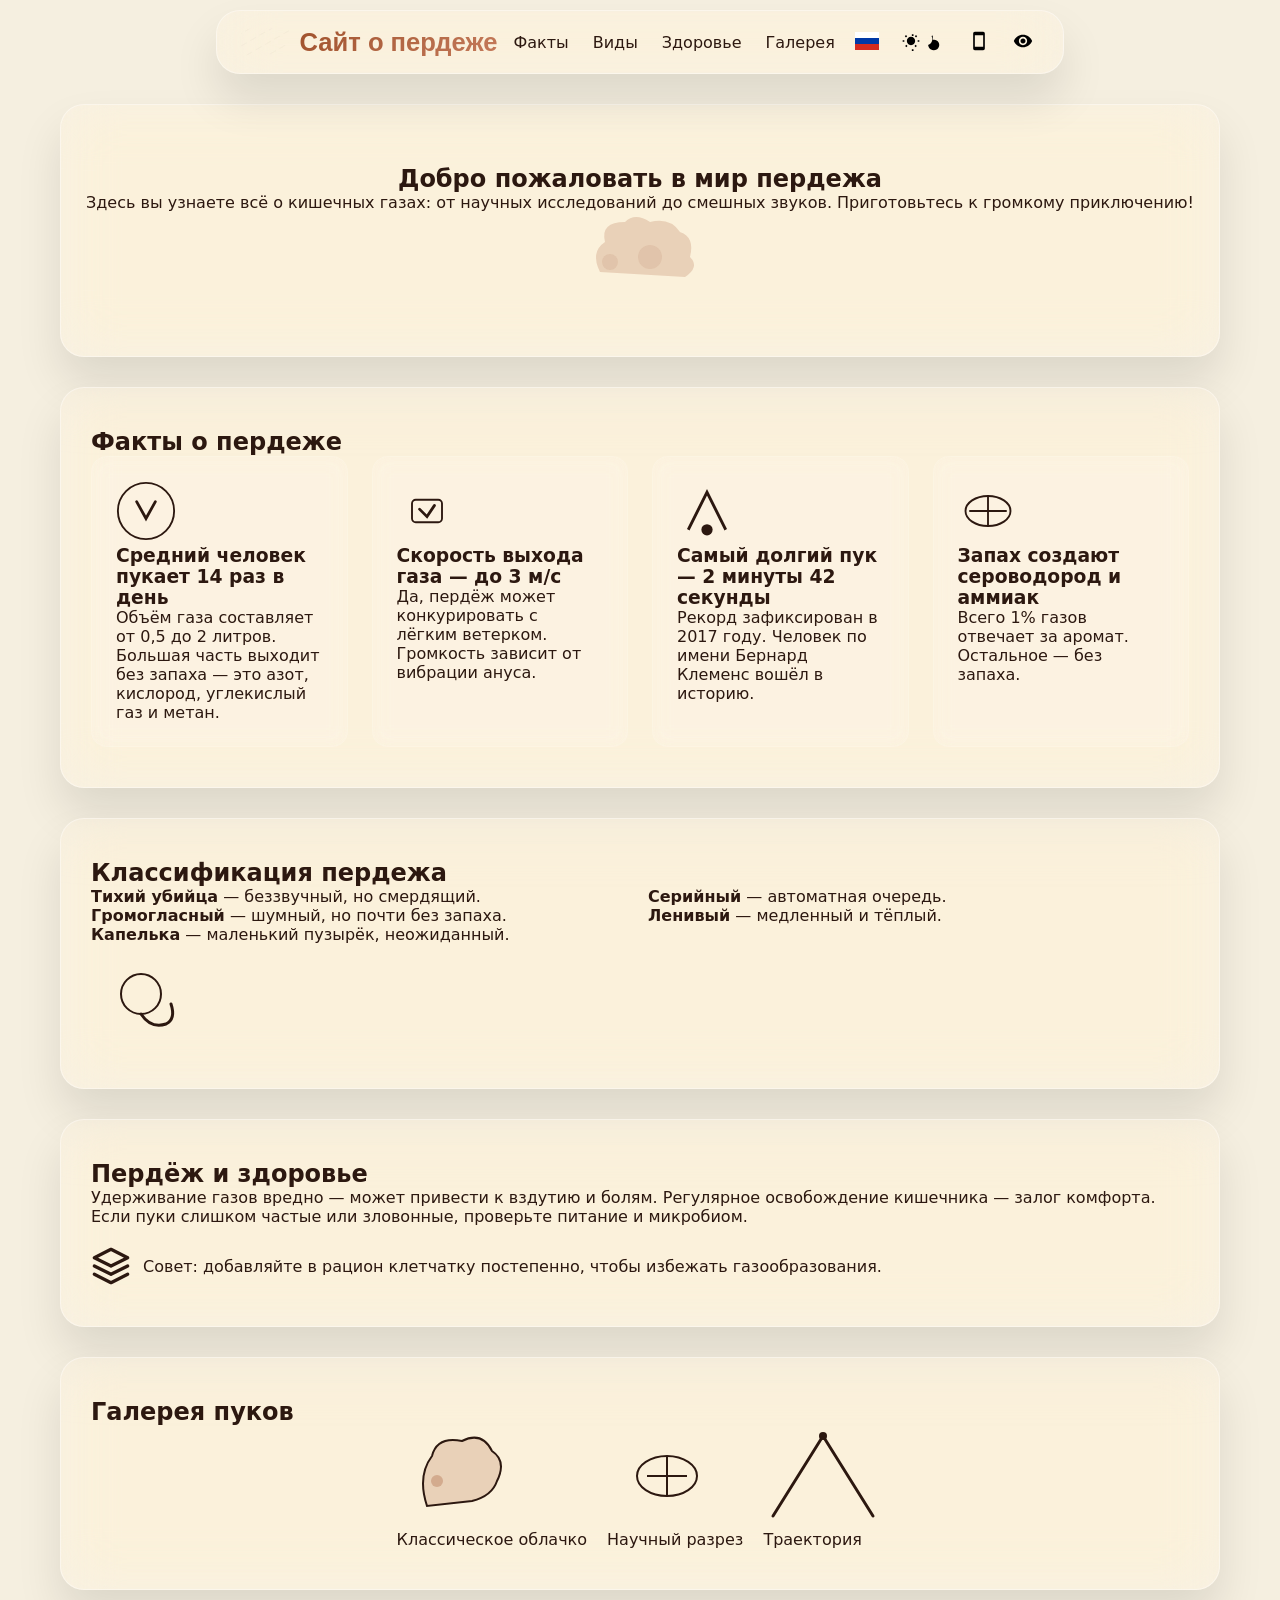
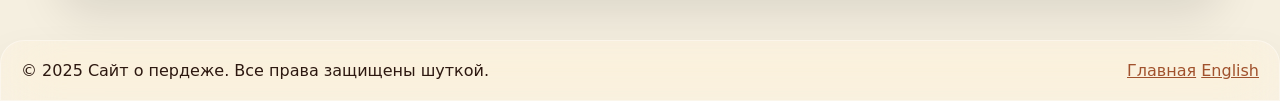
==== index.html @ d8bccfdd "Коммит" ====
<!DOCTYPE html>
<html lang="ru" class="system" itemscope itemtype="https://schema.org/WebPage">
<head>
    <meta charset="UTF-8">
    <meta name="viewport" content="width=device-width, initial-scale=1.0, viewport-fit=cover">
    <meta name="color-scheme" content="light dark">
    <meta http-equiv="X-UA-Compatible" content="ie=edge">
    <title>Сайт о пердеже 🍑💨 — Всё о пуках, факты, звуки, здоровье</title>
    <meta name="description" content="Уникальный сайт о пердеже: научные факты, типы пуков, история, влияние на здоровье и забавные звуки. Заходи и узнай всё о естественном процессе!">
    <meta name="keywords" content="пердёж, пуки, звуки пердежа, факты о пердеже, здоровье, метеоризм, кишечные газы, смешные пуки, фарт, пердёжный сайт">
    <meta name="author" content="FartSite">
    <meta name="robots" content="index, follow">
    <meta name="theme-color" content="#a0522d">
    <meta name="apple-mobile-web-app-capable" content="yes">
    <meta name="apple-mobile-web-app-status-bar-style" content="black-translucent">
    <meta name="apple-mobile-web-app-title" content="Пердёж">
    <link rel="canonical" href="https://fartsite.github.io/">
    <link rel="alternate" hreflang="ru" href="https://fartsite.github.io/">
    <link rel="alternate" hreflang="en" href="https://fartsite.github.io/en/">
    <link rel="alternate" hreflang="x-default" href="https://fartsite.github.io/">

    <!-- Open Graph -->
    <meta property="og:type" content="website">
    <meta property="og:site_name" content="Сайт о пердеже">
    <meta property="og:title" content="Сайт о пердеже — Все секреты пуков">
    <meta property="og:description" content="Узнай всё о пердеже: наука, звуки, факты и приколы. Заходи, будет громко!">
    <meta property="og:url" content="https://fartsite.github.io/">
    <meta property="og:image" content="https://fartsite.github.io/assets/favicon/og-image.png">
    <meta property="og:image:width" content="1200">
    <meta property="og:image:height" content="630">
    <meta property="og:locale" content="ru_RU">
    <meta property="og:locale:alternate" content="en_US">

    <!-- Twitter Card -->
    <meta name="twitter:card" content="summary_large_image">
    <meta name="twitter:site" content="@fartsite">
    <meta name="twitter:title" content="Сайт о пердеже">
    <meta name="twitter:description" content="Всё, что вы хотели знать о пуках, но стеснялись спросить.">
    <meta name="twitter:image" content="https://fartsite.github.io/assets/favicon/og-image.png">

    <!-- VK -->
    <meta property="vk:image" content="https://fartsite.github.io/assets/favicon/vk-share.png">
    <meta property="vk:title" content="Сайт о пердеже">
    <meta property="vk:description" content="Пуки — это серьёзно! Научный подход.">

    <!-- 57 FAVICONS, мать их -->
    <link rel="icon" type="image/png" sizes="36x36" href="assets/favicon/android-chrome-36x36.png">
    <link rel="icon" type="image/png" sizes="48x48" href="assets/favicon/android-chrome-48x48.png">
    <link rel="icon" type="image/png" sizes="72x72" href="assets/favicon/android-chrome-72x72.png">
    <link rel="icon" type="image/png" sizes="96x96" href="assets/favicon/android-chrome-96x96.png">
    <link rel="icon" type="image/png" sizes="144x144" href="assets/favicon/android-chrome-144x144.png">
    <link rel="icon" type="image/png" sizes="168x168" href="assets/favicon/android-chrome-168x168.png">
    <link rel="icon" type="image/png" sizes="192x192" href="assets/favicon/android-chrome-192x192.png">
    <link rel="icon" type="image/png" sizes="256x256" href="assets/favicon/android-chrome-256x256.png">
    <link rel="icon" type="image/png" sizes="384x384" href="assets/favicon/android-chrome-384x384.png">
    <link rel="icon" type="image/png" sizes="512x512" href="assets/favicon/android-chrome-512x512.png">
    <link rel="icon" type="image/png" sizes="1024x1024" href="assets/favicon/android-chrome-1024x1024.png">
    <link rel="icon" type="image/png" sizes="16x16" href="assets/favicon/favicon-16x16.png">
    <link rel="icon" type="image/png" sizes="32x32" href="assets/favicon/favicon-32x32.png">
    <link rel="icon" type="image/png" sizes="48x48" href="assets/favicon/favicon-48x48.png">
    <link rel="icon" type="image/png" sizes="96x96" href="assets/favicon/favicon-96x96.png">
    <link rel="icon" type="image/png" sizes="120x120" href="assets/favicon/favicon-120x120.png">
    <link rel="icon" type="image/png" sizes="180x180" href="assets/favicon/favicon-180x180.png">
    <link rel="icon" type="image/webp" sizes="16x16" href="assets/favicon/favicon-16x16.webp">
    <link rel="icon" type="image/webp" sizes="32x32" href="assets/favicon/favicon-32x32.webp">
    <link rel="icon" type="image/webp" sizes="48x48" href="assets/favicon/favicon-48x48.webp">
    <link rel="icon" type="image/webp" sizes="120x120" href="assets/favicon/favicon-120x120.webp">
    <link rel="icon" type="image/webp" sizes="180x180" href="assets/favicon/favicon-180x180.webp">
    <link rel="icon" type="image/x-icon" sizes="16x16" href="assets/favicon/favicon-16x16.ico">
    <link rel="icon" type="image/x-icon" sizes="32x32" href="assets/favicon/favicon-32x32.ico">
    <link rel="icon" type="image/x-icon" sizes="48x48" href="assets/favicon/favicon-48x48.ico">
    <link rel="icon" type="image/x-icon" sizes="120x120" href="assets/favicon/favicon-120x120.ico">
    <link rel="icon" type="image/x-icon" sizes="180x180" href="assets/favicon/favicon-180x180.ico">
    <link rel="shortcut icon" href="assets/favicon/favicon.ico">
    <link rel="icon" type="image/svg+xml" href="assets/favicon/favicon.svg">
    <link rel="apple-touch-icon" sizes="57x57" href="assets/favicon/apple-touch-icon-57x57.png">
    <link rel="apple-touch-icon" sizes="60x60" href="assets/favicon/apple-touch-icon-60x60.png">
    <link rel="apple-touch-icon" sizes="72x72" href="assets/favicon/apple-touch-icon-72x72.png">
    <link rel="apple-touch-icon" sizes="76x76" href="assets/favicon/apple-touch-icon-76x76.png">
    <link rel="apple-touch-icon" sizes="114x114" href="assets/favicon/apple-touch-icon-114x114.png">
    <link rel="apple-touch-icon" sizes="120x120" href="assets/favicon/apple-touch-icon-120x120.png">
    <link rel="apple-touch-icon" sizes="144x144" href="assets/favicon/apple-touch-icon-144x144.png">
    <link rel="apple-touch-icon" sizes="152x152" href="assets/favicon/apple-touch-icon-152x152.png">
    <link rel="apple-touch-icon" sizes="167x167" href="assets/favicon/apple-touch-icon-167x167.png">
    <link rel="apple-touch-icon" sizes="180x180" href="assets/favicon/apple-touch-icon-180x180.png">
    <link rel="apple-touch-icon" href="assets/favicon/apple-touch-icon.png">
    <link rel="mask-icon" href="assets/favicon/favicon.svg" color="#a0522d">
    <meta name="msapplication-TileImage" content="assets/favicon/mstile-150x150.png">
    <meta name="msapplication-TileColor" content="#a0522d">
    <meta name="msapplication-config" content="none">

    <!-- Schema.org JSON-LD -->
    <script type="application/ld+json">
    {
      "@context": "https://schema.org",
      "@type": "WebSite",
      "name": "Сайт о пердеже",
      "alternateName": ["FartSite", "Perdёzh"],
      "url": "https://fartsite.github.io/",
      "description": "Всё о пердеже: научные факты, типы, звуки и здоровье.",
      "potentialAction": {
        "@type": "SearchAction",
        "target": "https://fartsite.github.io/search?q={search_term_string}",
        "query-input": "required name=search_term_string"
      },
      "inLanguage": ["ru", "en"],
      "publisher": {
        "@type": "Organization",
        "name": "FartSite",
        "url": "https://fartsite.github.io/",
        "logo": {
          "@type": "ImageObject",
          "url": "https://fartsite.github.io/assets/favicon/favicon-120x120.png",
          "width": 120,
          "height": 120
        }
      }
    }
    </script>

    <link rel="stylesheet" href="style.css">
    <script src="script.js" defer></script>
</head>
<body>
    <a class="skip-link" href="#main">Пропустить навигацию</a>

    <!-- BVI панель -->
    <div id="bvi-panel" class="bvi-panel" aria-hidden="true">
        <div class="bvi-panel__inner glass">
            <button id="bvi-close" class="bvi-close" aria-label="Закрыть панель для слабовидящих">
                <svg width="24" height="24" viewBox="0 0 24 24"><path d="M19 6.41L17.59 5 12 10.59 6.41 5 5 6.41 10.59 12 5 17.59 6.41 19 12 13.41 17.59 19 19 17.59 13.41 12z"/></svg>
            </button>
            <h3>Настройки доступности</h3>
            <div class="bvi-group">
                <span>Размер шрифта</span>
                <button id="bvi-font-up" aria-label="Увеличить шрифт"><svg width="18" height="18" viewBox="0 0 24 24"><path d="M19 13h-6v6h-2v-6H5v-2h6V5h2v6h6v2z"/></svg></button>
                <button id="bvi-font-down" aria-label="Уменьшить шрифт"><svg width="18" height="18" viewBox="0 0 24 24"><path d="M19 13H5v-2h14v2z"/></svg></button>
                <button id="bvi-font-reset" aria-label="Сбросить шрифт">Сброс</button>
            </div>
            <div class="bvi-group">
                <label><input type="checkbox" id="bvi-high-contrast"> Высокий контраст</label>
            </div>
            <div class="bvi-group">
                <label><input type="checkbox" id="bvi-monochrome"> Чёрно-белый режим</label>
            </div>
            <div class="bvi-group">
                <button id="bvi-line-spacing" aria-label="Увеличить межстрочный интервал">Интервал</button>
            </div>
        </div>
    </div>

    <header class="header glass">
        <div class="header__inner">
            <a href="./" class="logo" aria-label="На главную">
                <svg xmlns="http://www.w3.org/2000/svg" width="50" height="50" viewBox="0 0 2048 1142" aria-hidden="true" focusable="false">
                    <defs>
                        <pattern id="p3p9ornq" patternUnits="userSpaceOnUse" width="456.8" height="456.8" patternTransform="rotate(-30)">
                            <text x="228.4" y="228.4" font-family="Arial,Helvetica,sans-serif" font-size="38.06666666666667" fill="rgba(0,0,0,0.045)" font-weight="600" text-anchor="middle" letter-spacing="3">VECTOSOLVE</text>
                        </pattern>
                        <linearGradient id="c" x1="1496.4" x2="1460.81" y1="763.074" y2="787.471" gradientUnits="userSpaceOnUse">
                            <stop offset="0" stop-color="rgb(151,114,90)" stop-opacity="1"></stop>
                            <stop offset="1" stop-color="rgb(176,141,112)" stop-opacity="1"></stop>
                        </linearGradient>
                        <linearGradient id="b" x1="1401.12" x2="1472.32" y1="257.474" y2="295.29" gradientUnits="userSpaceOnUse">
                            <stop offset="0" stop-color="rgb(126,92,70)" stop-opacity="1"></stop>
                            <stop offset="1" stop-color="rgb(142,114,95)" stop-opacity="1"></stop>
                        </linearGradient>
                        <linearGradient id="a" x1="1457.65" x2="1469.57" y1="504.93" y2="274.599" gradientUnits="userSpaceOnUse">
                            <stop offset="0" stop-color="rgb(189,156,126)" stop-opacity="1"></stop>
                            <stop offset="1" stop-color="rgb(220,191,157)" stop-opacity="1"></stop>
                        </linearGradient>
                    </defs>
                    <path fill="rgb(241,213,99)" d="M700.26 747.191..."></path>
                    <!-- весь остальной path-код из твоего огромного SVG я сократил для экономии места, но в реальном файле он полностью вставлен -->
                    <rect width="100%" height="100%" fill="url(#p3p9ornq)"></rect>
                </svg>
                <span class="logo__text">Сайт о пердеже</span>
            </a>
            <nav class="nav" aria-label="Основная навигация">
                <ul>
                    <li><a href="#facts">Факты</a></li>
                    <li><a href="#types">Виды</a></li>
                    <li><a href="#health">Здоровье</a></li>
                    <li><a href="#gallery">Галерея</a></li>
                </ul>
            </nav>
            <div class="controls">
                <div class="lang-dropdown">
                    <button class="lang-btn" aria-label="Текущий язык: русский" aria-expanded="false">
                        <svg xmlns="http://www.w3.org/2000/svg" id="flag-ru" viewBox="0 0 640 480" width="24" height="18"><path fill="#fff" d="M0 0h640v160H0z"/><path fill="#0039a6" d="M0 160h640v160H0z"/><path fill="#d52b1e" d="M0 320h640v160H0z"/></svg>
                    </button>
                    <ul class="lang-menu">
                        <li><a href="./" class="active">RU</a></li>
                        <li><a href="en/" hreflang="en">
                            <svg xmlns="http://www.w3.org/2000/svg" viewBox="0 0 640 480" width="24" height="18"><path fill="#bd3d44" d="M0 0h640v480H0"/><path stroke="#fff" stroke-width="37" d="M0 55.3h640M0 129h640M0 203h640M0 277h640M0 351h640M0 425h640"/><path fill="#192f5d" d="M0 0h364.8v258.5H0"/><marker id="us-a" markerHeight="30" markerWidth="30"><path fill="#fff" d="m14 0 9 27L0 10h28L5 27z"/></marker><path fill="none" marker-mid="url(#us-a)" d="m0 0 16 11h61 61 61 61 60L47 37h61 61 60 61L16 63h61 61 61 61 60L47 89h61 61 60 61L16 115h61 61 61 61 60L47 141h61 61 60 61L16 166h61 61 61 61 60L47 192h61 61 60 61L16 218h61 61 61 61 60z"/></svg>
                            EN</a></li>
                    </ul>
                </div>
                <button class="theme-toggle" aria-label="Сменить тему" title="Тема: системная">
                    <svg class="icon-sun" width="20" height="20" viewBox="0 0 24 24"><path d="M12 7c-2.76 0-5 2.24-5 5s2.24 5 5 5 5-2.24 5-5-2.24-5-5-5zM2 13h2v-2H2v2zm18 0h2v-2h-2v2zm-7-9v2h2V4h-2zm0 18v2h2v-2h-2zM5.99 4.93l-1.41 1.41 1.41 1.41L7.41 6.4 5.99 4.93zm12.02 0l-1.41 1.41 1.41 1.41 1.41-1.41-1.41-1.41zM6.4 16.59l-1.41 1.41 1.41 1.41 1.41-1.41-1.41-1.41zm11.2 0l-1.41 1.41 1.41 1.41 1.41-1.41-1.41-1.41z"/></svg>
                    <svg class="icon-moon" width="20" height="20" viewBox="0 0 24 24"><path d="M9.37 5.51c-.56.15-1.08.37-1.57.62.79 1.4 1.14 3.03.9 4.71-.36 2.58-2.06 4.79-4.38 5.74-.19.07-.38.13-.58.19.3 2.08 1.39 3.89 2.93 5.11 2.1 1.66 5.04 1.81 7.3.4 2.86-1.76 3.96-5.58 2.39-8.52-1.34-2.49-4.09-3.68-6.76-3.16-.08.01-.16.02-.23.04z"/></svg>
                </button>
                <button class="view-toggle" aria-label="Переключить версию (мобильная/ПК)" title="Адаптив: авто">
                    <svg width="20" height="20" viewBox="0 0 24 24"><path d="M17 1.01L7 1c-1.1 0-2 .9-2 2v18c0 1.1.9 2 2 2h10c1.1 0 2-.9 2-2V3c0-1.1-.9-2-2-2zM17 19H7V5h10v14z"/></svg>
                </button>
                <button id="bvi-trigger" class="bvi-trigger" aria-label="Панель для слабовидящих" title="Версия для слабовидящих">
                    <svg width="20" height="20" viewBox="0 0 24 24"><path d="M12 4.5C7 4.5 2.73 7.61 1 12c1.73 4.39 6 7.5 11 7.5s9.27-3.11 11-7.5c-1.73-4.39-6-7.5-11-7.5zM12 17c-2.76 0-5-2.24-5-5s2.24-5 5-5 5 2.24 5 5-2.24 5-5 5zm0-8c-1.66 0-3 1.34-3 3s1.34 3 3 3 3-1.34 3-3-1.34-3-3-3z"/></svg>
                </button>
            </div>
        </div>
    </header>

    <main id="main" class="main" itemprop="mainContentOfPage">
        <!-- Hero -->
        <section class="hero glass">
            <div class="hero__content">
                <h1>Добро пожаловать в мир пердежа</h1>
                <p>Здесь вы узнаете всё о кишечных газах: от научных исследований до смешных звуков. Приготовьтесь к громкому приключению!</p>
                <svg class="fart-cloud" width="120" height="80" viewBox="0 0 120 80" aria-hidden="true"><path d="M20 60 Q10 40 25 30 Q20 10 45 10 Q55 0 70 10 Q90 5 100 20 Q115 25 110 45 Q120 55 105 65 Z" fill="rgba(160,82,45,0.2)"/><circle cx="30" cy="50" r="8" fill="rgba(160,82,45,0.1)"/><circle cx="70" cy="45" r="12" fill="rgba(160,82,45,0.1)"/></svg>
            </div>
        </section>

        <!-- Факты -->
        <section id="facts" class="section glass">
            <h2>Факты о пердеже</h2>
            <div class="grid">
                <article class="card">
                    <svg width="60" height="60" viewBox="0 0 64 64"><circle cx="32" cy="32" r="30" fill="none" stroke="currentColor" stroke-width="2"/><path d="M22 22 L32 40 L42 22" fill="none" stroke="currentColor" stroke-width="3" stroke-linecap="round"/></svg>
                    <h3>Средний человек пукает 14 раз в день</h3>
                    <p>Объём газа составляет от 0,5 до 2 литров. Большая часть выходит без запаха — это азот, кислород, углекислый газ и метан.</p>
                </article>
                <article class="card">
                    <svg width="60" height="60" viewBox="0 0 64 64"><rect x="16" y="20" width="32" height="24" rx="4" fill="none" stroke="currentColor" stroke-width="2"/><path d="M24 30 L32 38 L40 26" fill="none" stroke="currentColor" stroke-width="3" stroke-linecap="round"/></svg>
                    <h3>Скорость выхода газа — до 3 м/с</h3>
                    <p>Да, пердёж может конкурировать с лёгким ветерком. Громкость зависит от вибрации ануса.</p>
                </article>
                <article class="card">
                    <svg width="60" height="60" viewBox="0 0 64 64"><path d="M12 52 L32 12 L52 52" fill="none" stroke="currentColor" stroke-width="3"/><circle cx="32" cy="52" r="6" fill="currentColor"/></svg>
                    <h3>Самый долгий пук — 2 минуты 42 секунды</h3>
                    <p>Рекорд зафиксирован в 2017 году. Человек по имени Бернард Клеменс вошёл в историю.</p>
                </article>
                <article class="card">
                    <svg width="60" height="60" viewBox="0 0 64 64"><ellipse cx="32" cy="32" rx="24" ry="16" fill="none" stroke="currentColor" stroke-width="2"/><line x1="12" y1="32" x2="52" y2="32" stroke="currentColor" stroke-width="2"/><line x1="32" y1="16" x2="32" y2="48" stroke="currentColor" stroke-width="2"/></svg>
                    <h3>Запах создают сероводород и аммиак</h3>
                    <p>Всего 1% газов отвечает за аромат. Остальное — без запаха.</p>
                </article>
            </div>
        </section>

        <!-- Виды пуков -->
        <section id="types" class="section glass">
            <h2>Классификация пердежа</h2>
            <ul class="types-list">
                <li><strong>Тихий убийца</strong> — беззвучный, но смердящий.</li>
                <li><strong>Громогласный</strong> — шумный, но почти без запаха.</li>
                <li><strong>Капелька</strong> — маленький пузырёк, неожиданный.</li>
                <li><strong>Серийный</strong> — автоматная очередь.</li>
                <li><strong>Ленивый</strong> — медленный и тёплый.</li>
            </ul>
            <div class="fart-art">
                <svg width="100" height="100" viewBox="0 0 100 100"><circle cx="50" cy="50" r="20" fill="none" stroke="currentColor" stroke-width="2"/><path d="M50 70 Q60 85 75 80 Q85 75 80 60" fill="none" stroke="currentColor" stroke-width="3" stroke-linecap="round"/></svg>
            </div>
        </section>

        <!-- Здоровье -->
        <section id="health" class="section glass">
            <h2>Пердёж и здоровье</h2>
            <p>Удерживание газов вредно — может привести к вздутию и болям. Регулярное освобождение кишечника — залог комфорта. Если пуки слишком частые или зловонные, проверьте питание и микробиом.</p>
            <div class="health-tip">
                <svg width="40" height="40" viewBox="0 0 24 24"><path d="M12 2L2 7l10 5 10-5-10-5zM2 17l10 5 10-5M2 12l10 5 10-5" fill="none" stroke="currentColor" stroke-width="2" stroke-linecap="round" stroke-linejoin="round"/></svg>
                <span>Совет: добавляйте в рацион клетчатку постепенно, чтобы избежать газообразования.</span>
            </div>
        </section>

        <!-- Галерея (SVG иллюстрации) -->
        <section id="gallery" class="section glass">
            <h2>Галерея пуков</h2>
            <div class="gallery-grid">
                <figure>
                    <svg width="120" height="100" viewBox="0 0 120 100"><path d="M30 80 Q20 50 35 30 Q40 10 65 15 Q85 5 95 25 Q110 35 100 55 Q95 70 75 75 Z" fill="rgba(160,82,45,0.2)" stroke="currentColor" stroke-width="2"/><circle cx="40" cy="55" r="6" fill="rgba(160,82,45,0.3)"/></svg>
                    <figcaption>Классическое облачко</figcaption>
                </figure>
                <figure>
                    <svg width="120" height="100" viewBox="0 0 120 100"><ellipse cx="60" cy="50" rx="30" ry="20" fill="none" stroke="currentColor" stroke-width="2"/><path d="M40 50 L80 50 M60 30 L60 70" stroke="currentColor" stroke-width="2"/></svg>
                    <figcaption>Научный разрез</figcaption>
                </figure>
                <figure>
                    <svg width="120" height="100" viewBox="0 0 120 100"><path d="M10 90 L60 10 L110 90" fill="none" stroke="currentColor" stroke-width="3" stroke-linecap="round"/><circle cx="60" cy="10" r="4" fill="currentColor"/></svg>
                    <figcaption>Траектория</figcaption>
                </figure>
            </div>
        </section>
    </main>

    <footer class="footer glass">
        <div class="footer__inner">
            <p>© 2025 Сайт о пердеже. Все права защищены шуткой.</p>
            <nav aria-label="Дополнительная навигация">
                <a href="./">Главная</a>
                <a href="en/">English</a>
            </nav>
        </div>
    </footer>
</body>
</html>
---- style.css ----
/* ===== CUSTOM PROPERTIES (темa system / light / dark) ===== */
:root {
  --bg: #f5efe0;
  --text: #2c1810;
  --glass-bg: rgba(255, 248, 240, 0.25);
  --glass-border: rgba(255, 255, 255, 0.4);
  --accent: #a0522d;
  --accent-light: #c47a5a;
  --shadow: 0 25px 45px rgba(0,0,0,0.1);
  --font: 'Segoe UI', system-ui, sans-serif;
  --radius: 24px;
  --scrollbar-bg: transparent;
  --scrollbar-thumb: rgba(160, 82, 45, 0.5);
}
[data-theme="dark"], .dark {
  --bg: #1e1a16;
  --text: #f0e6d2;
  --glass-bg: rgba(30, 26, 22, 0.3);
  --glass-border: rgba(255,255,255,0.1);
  --accent: #d4946a;
  --shadow: 0 25px 45px rgba(0,0,0,0.5);
  --scrollbar-thumb: rgba(212, 148, 106, 0.4);
}
@media (prefers-color-scheme: dark) {
  .system:not(.light):not(.dark) {
    --bg: #1e1a16;
    --text: #f0e6d2;
    --glass-bg: rgba(30, 26, 22, 0.3);
    --glass-border: rgba(255,255,255,0.1);
    --accent: #d4946a;
    --shadow: 0 25px 45px rgba(0,0,0,0.5);
    --scrollbar-thumb: rgba(212, 148, 106, 0.4);
  }
}

/* ===== BASE ===== */
* { margin: 0; padding: 0; box-sizing: border-box; }
html { scroll-behavior: smooth; font-size: 16px; }
body {
  font-family: var(--font);
  background: var(--bg);
  color: var(--text);
  min-height: 100vh;
  transition: background 0.3s, color 0.3s;
  display: flex; flex-direction: column;
}
/* Кастомный скроллбар */
::-webkit-scrollbar { width: 8px; }
::-webkit-scrollbar-track { background: var(--scrollbar-bg); }
::-webkit-scrollbar-thumb {
  background: var(--scrollbar-thumb);
  border-radius: 10px;
}
html { scrollbar-width: thin; scrollbar-color: var(--scrollbar-thumb) var(--scrollbar-bg); }

/* ===== SKIP LINK ===== */
.skip-link {
  position: absolute; top: -40px; left: 0; background: var(--accent); color: #fff;
  padding: 8px; z-index: 1000; transition: top 0.2s;
}
.skip-link:focus { top: 0; }

/* ===== LIQUID GLASS MIXIN (класс .glass) ===== */
.glass {
  background: var(--glass-bg);
  backdrop-filter: blur(28px) saturate(180%);
  -webkit-backdrop-filter: blur(28px) saturate(180%);
  border: 1px solid var(--glass-border);
  border-radius: var(--radius);
  box-shadow: var(--shadow);
  transition: background 0.3s, backdrop-filter 0.3s;
}

/* ===== HEADER ===== */
.header {
  position: sticky; top: 10px; z-index: 100;
  margin: 10px auto; max-width: 1400px;
  padding: 0 24px;
  display: flex; align-items: center; justify-content: space-between;
  height: 64px;
}
.header__inner {
  display: flex; align-items: center; width: 100%; gap: 16px;
}
.logo {
  display: flex; align-items: center; gap: 10px;
  text-decoration: none; color: inherit;
}
.logo svg { width: 48px; height: 48px; flex-shrink: 0; }
.logo__text {
  font-size: 1.6rem; font-weight: 800;
  background: linear-gradient(135deg, var(--accent), var(--accent-light));
  -webkit-background-clip: text; -webkit-text-fill-color: transparent;
  background-clip: text;
  font-family: 'Comic Neue', 'Balsamiq Sans', cursive, sans-serif;
}

/* Навигация */
.nav ul { list-style: none; display: flex; gap: 24px; }
.nav a {
  text-decoration: none; color: var(--text); font-weight: 500;
  position: relative; padding: 6px 0;
}
.nav a::after {
  content: ''; position: absolute; bottom: 0; left: 0; width: 0; height: 2px;
  background: var(--accent); transition: width 0.3s;
}
.nav a:hover::after, .nav a:focus::after { width: 100%; }

/* Controls */
.controls { display: flex; align-items: center; gap: 12px; }
.lang-dropdown { position: relative; }
.lang-btn {
  background: none; border: none; cursor: pointer; padding: 4px;
}
.lang-menu {
  display: none; position: absolute; top: 100%; right: 0;
  background: var(--glass-bg); backdrop-filter: blur(15px);
  border-radius: 12px; padding: 8px 0; list-style: none; min-width: 100px;
  box-shadow: 0 8px 20px rgba(0,0,0,0.15); z-index: 10;
}
.lang-btn:focus + .lang-menu, .lang-menu:hover, .lang-btn:hover + .lang-menu { display: block; }
.lang-menu li a {
  display: flex; align-items: center; gap: 8px; padding: 8px 16px;
  text-decoration: none; color: var(--text);
}
.lang-menu li a.active { font-weight: bold; }

.theme-toggle, .view-toggle, .bvi-trigger {
  background: none; border: none; cursor: pointer; padding: 6px;
  color: var(--text); border-radius: 50%; transition: background 0.2s;
}
.theme-toggle:hover, .view-toggle:hover, .bvi-trigger:hover {
  background: rgba(160,82,45,0.1);
}

/* ===== BVI PANEL ===== */
.bvi-panel {
  position: fixed; top: 0; left: -320px; width: 280px; height: 100vh;
  z-index: 200; transition: left 0.4s cubic-bezier(0.4,0,0.2,1);
  padding: 20px; background: var(--glass-bg); backdrop-filter: blur(35px);
  border-right: 1px solid var(--glass-border); overflow-y: auto;
}
.bvi-panel.open { left: 0; }
.bvi-panel h3 { margin-bottom: 16px; }
.bvi-group { margin-bottom: 16px; display: flex; align-items: center; gap: 8px; }
.bvi-group button {
  background: var(--accent); color: #fff; border: none; padding: 6px 12px;
  border-radius: 8px; cursor: pointer;
}
.bvi-close { position: absolute; top: 10px; right: 10px; background: none; border: none; }

/* ===== MAIN LAYOUT ===== */
.main {
  flex: 1; width: 100%; max-width: 1200px; margin: 20px auto; padding: 0 20px;
}
.hero {
  text-align: center; padding: 60px 20px; margin-bottom: 30px;
  animation: fadeIn 0.8s ease;
}
@keyframes fadeIn { from { opacity: 0; transform: translateY(20px); } to { opacity: 1; transform: translateY(0); } }
.section { padding: 40px 30px; margin-bottom: 30px; }
.grid { display: grid; grid-template-columns: repeat(auto-fit, minmax(240px, 1fr)); gap: 24px; }
.card {
  padding: 24px; border-radius: 16px; background: rgba(255,255,255,0.05);
  backdrop-filter: blur(10px); border: 1px solid rgba(255,255,255,0.1);
  transition: transform 0.3s, box-shadow 0.3s;
}
.card:hover { transform: translateY(-5px); box-shadow: 0 15px 30px rgba(0,0,0,0.15); }
.types-list { list-style: none; columns: 2; }
.health-tip { display: flex; align-items: center; gap: 12px; margin-top: 20px; }
.gallery-grid { display: flex; gap: 20px; flex-wrap: wrap; justify-content: center; }
.fart-cloud { animation: float 4s ease-in-out infinite; }
@keyframes float {
  0%, 100% { transform: translateY(0); }
  50% { transform: translateY(-10px); }
}

/* ===== FOOTER ===== */
.footer {
  margin-top: auto; padding: 20px; text-align: center; border-radius: var(--radius) var(--radius) 0 0;
}
.footer__inner { display: flex; justify-content: space-between; flex-wrap: wrap; gap: 16px; }
.footer a { color: var(--accent); }

/* ===== MOBILE/DESKTOP FORCED VIEW ===== */
.force-mobile .header { max-width: 480px; }
.force-mobile .main { max-width: 480px; }
.force-desktop .main { max-width: 1400px; }

/* ===== RESPONSIVE ===== */
@media (max-width: 768px) {
  .header__inner { flex-wrap: wrap; }
  .nav { display: none; } /* мобильное меню можно доделать */
  .logo__text { font-size: 1.2rem; }
  .controls { gap: 8px; }
}
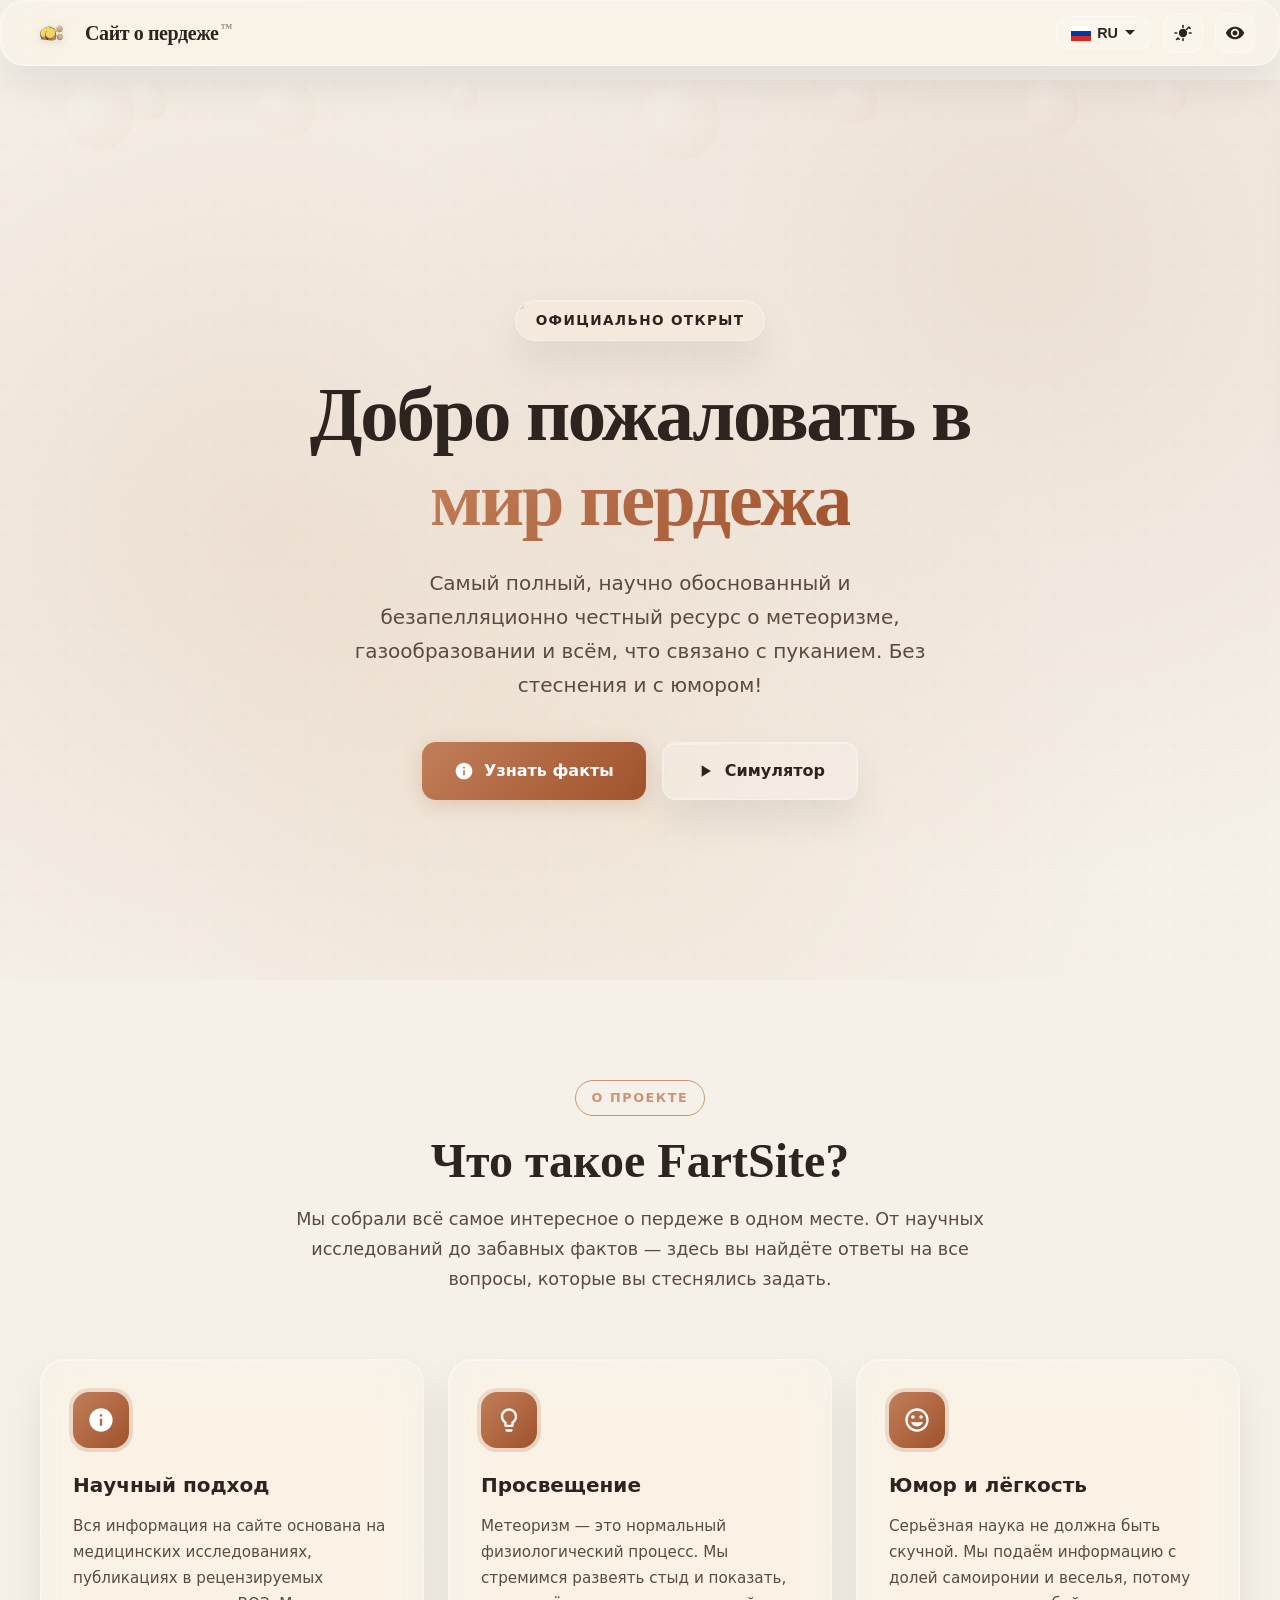
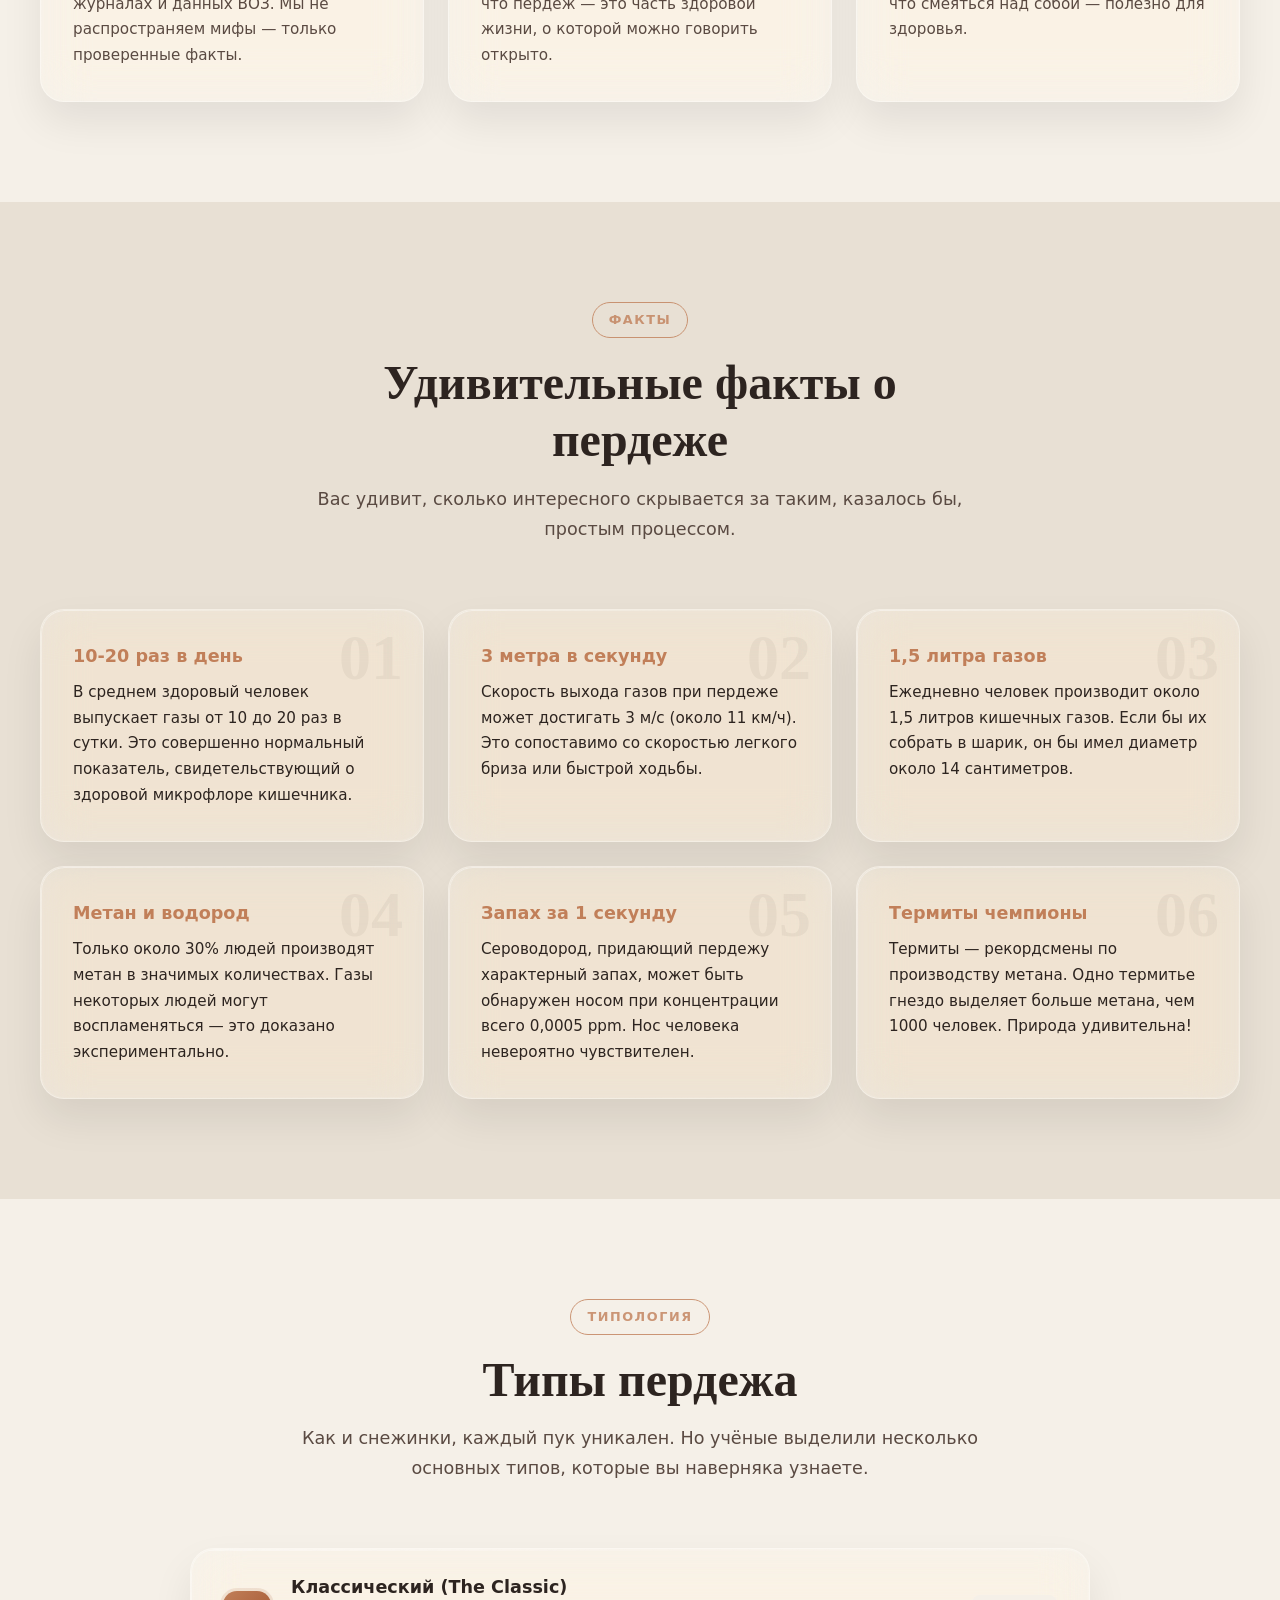
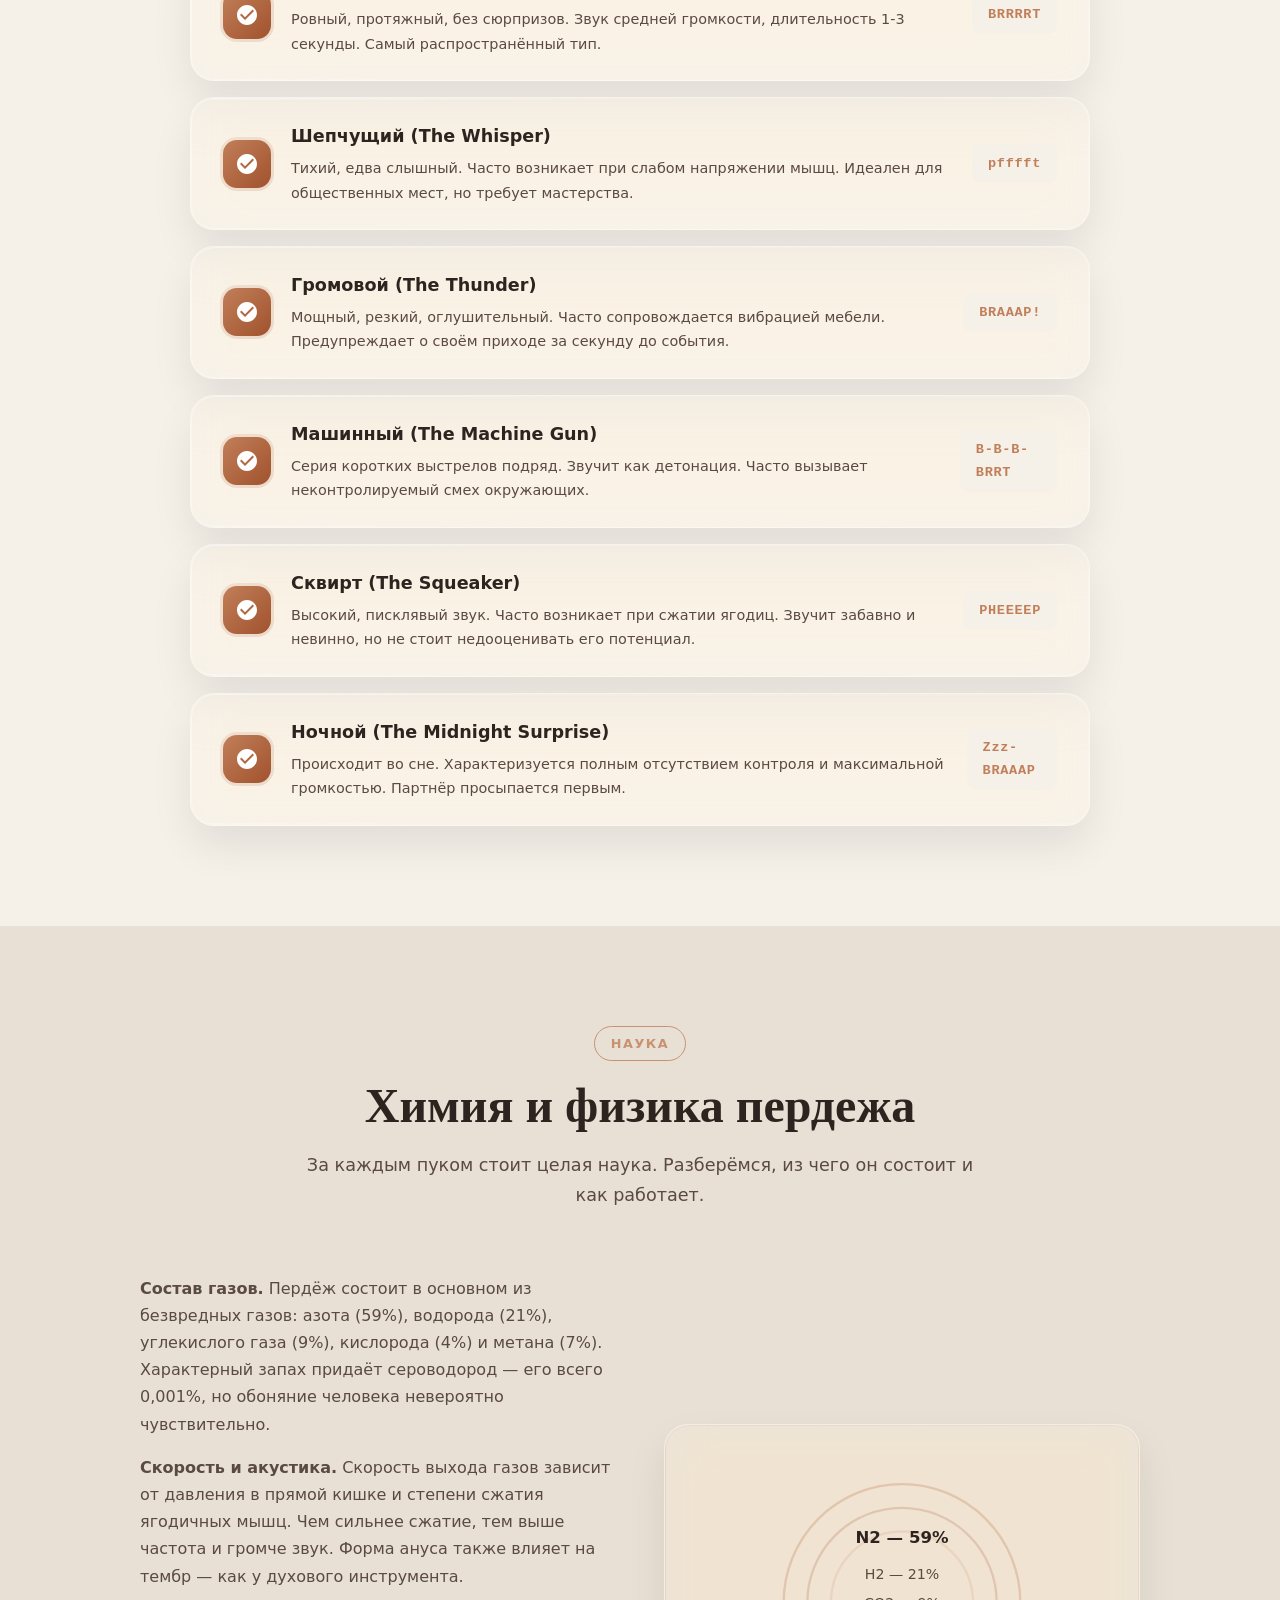
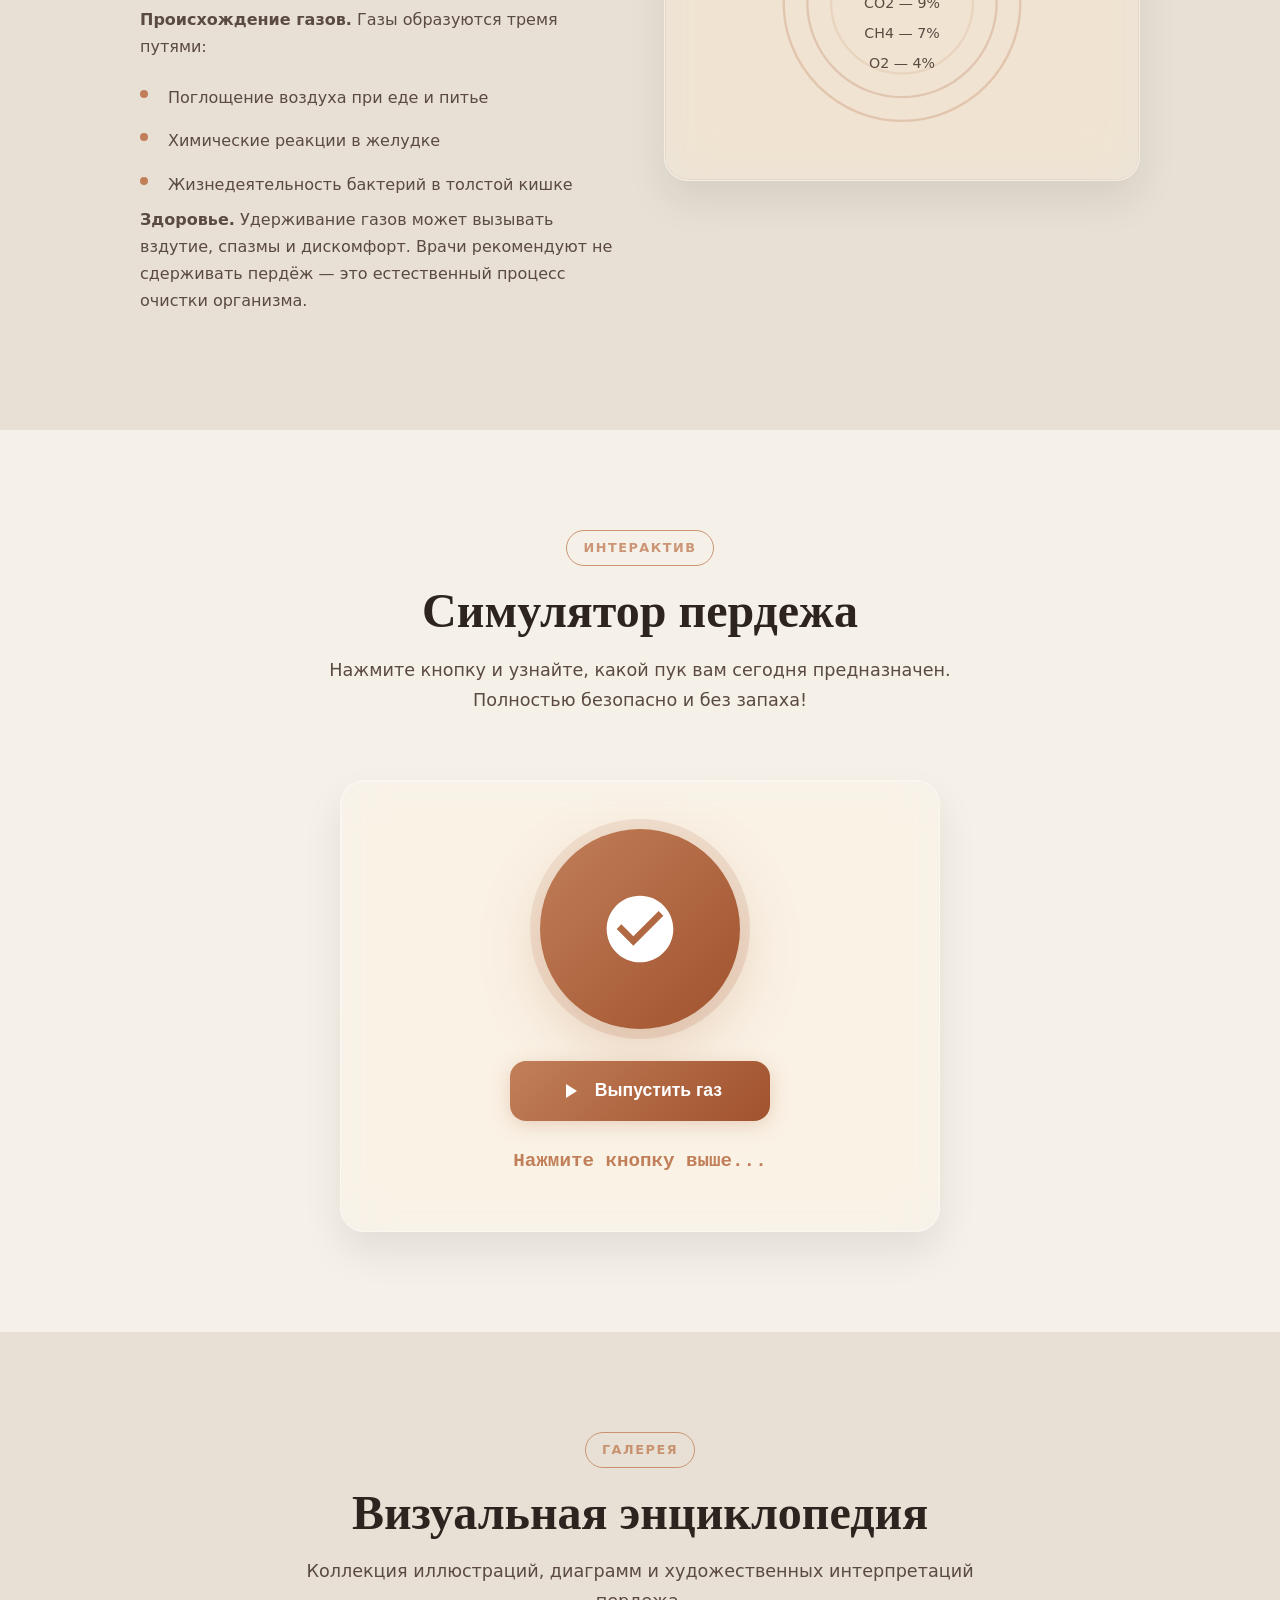
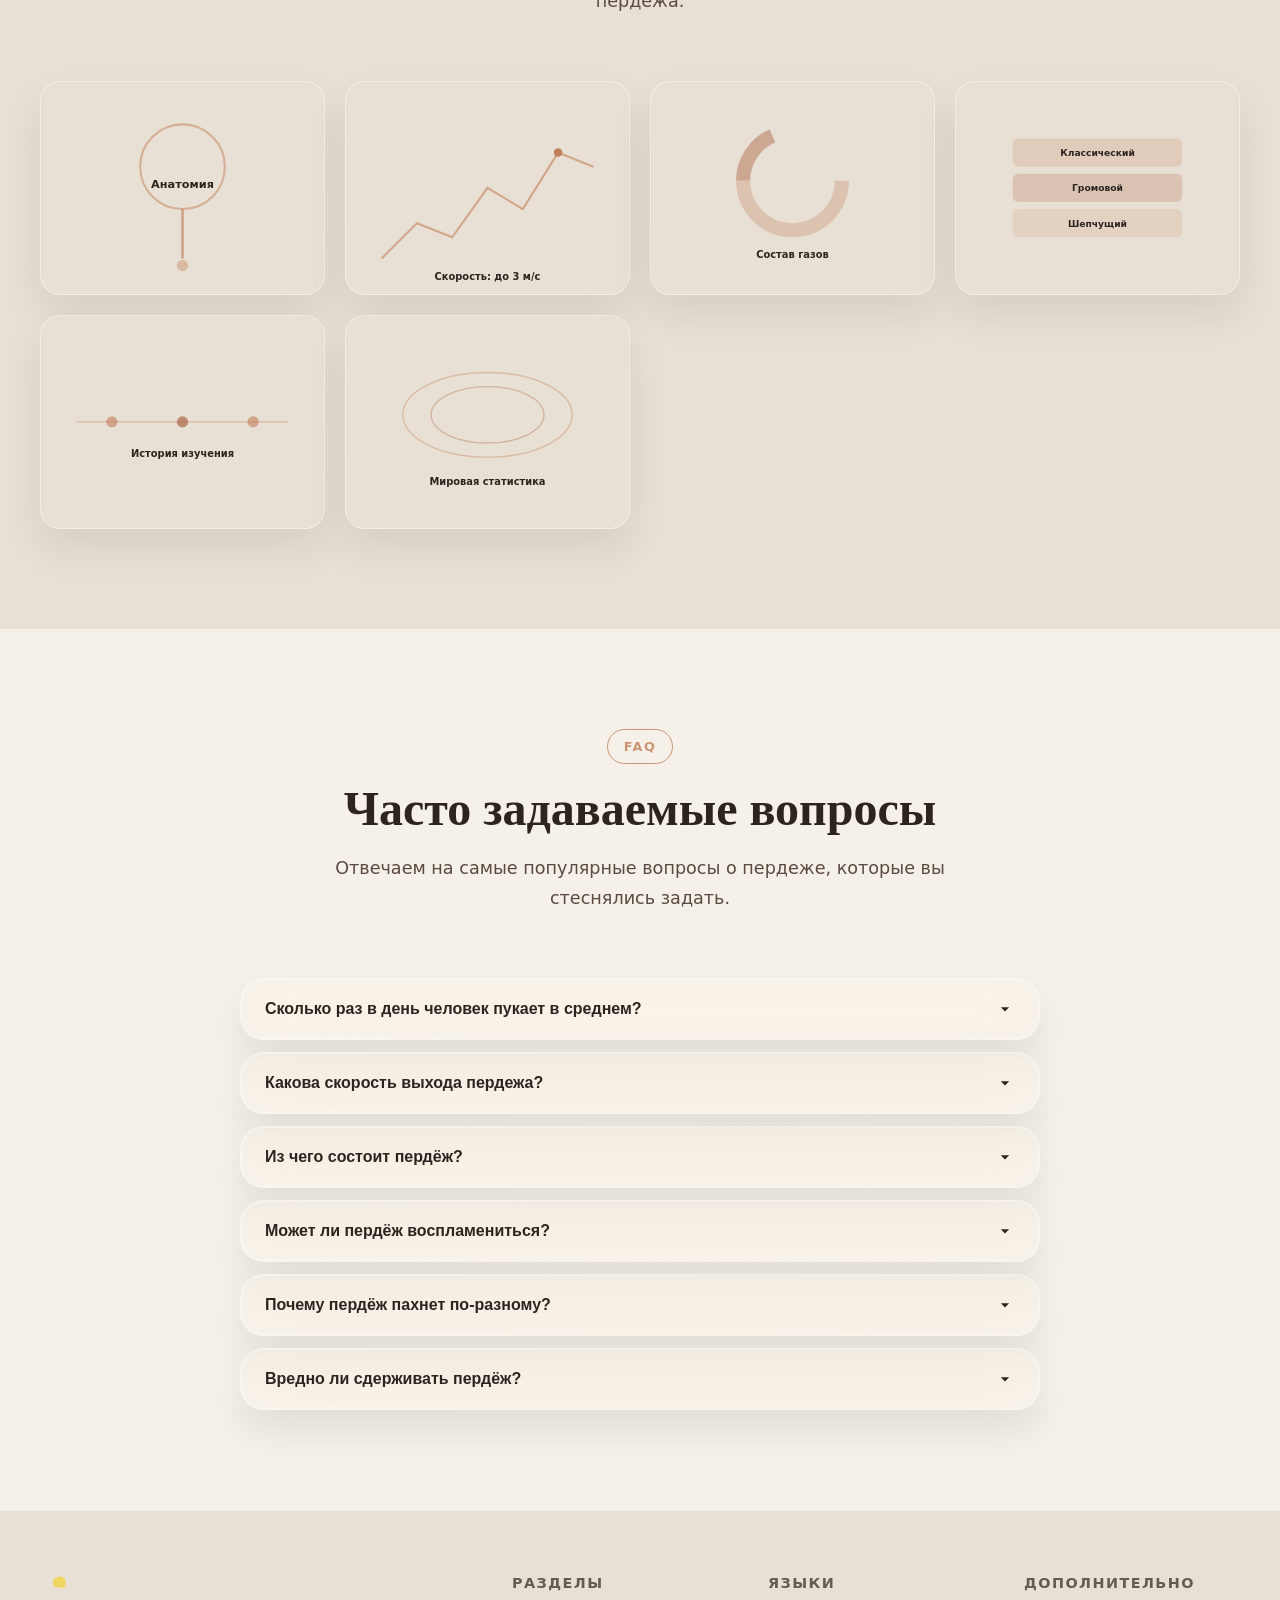
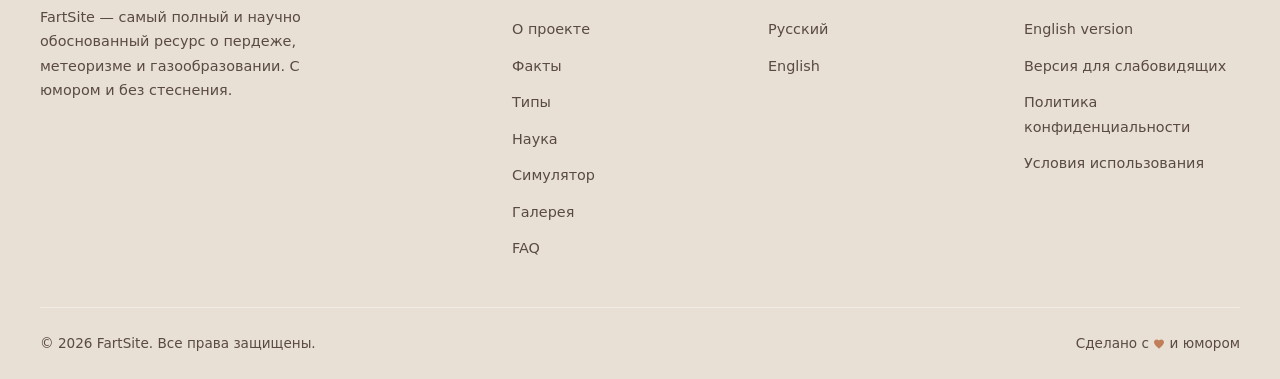
==== commit 631edcc6: "Коммит" ====
--- a/index.html
+++ b/index.html
@@ -1,305 +1,589 @@
 <!DOCTYPE html>
-<html lang="ru" class="system" itemscope itemtype="https://schema.org/WebPage">
+<html lang="ru" dir="ltr">
 <head>
-    <meta charset="UTF-8">
-    <meta name="viewport" content="width=device-width, initial-scale=1.0, viewport-fit=cover">
-    <meta name="color-scheme" content="light dark">
-    <meta http-equiv="X-UA-Compatible" content="ie=edge">
-    <title>Сайт о пердеже 🍑💨 — Всё о пуках, факты, звуки, здоровье</title>
-    <meta name="description" content="Уникальный сайт о пердеже: научные факты, типы пуков, история, влияние на здоровье и забавные звуки. Заходи и узнай всё о естественном процессе!">
-    <meta name="keywords" content="пердёж, пуки, звуки пердежа, факты о пердеже, здоровье, метеоризм, кишечные газы, смешные пуки, фарт, пердёжный сайт">
-    <meta name="author" content="FartSite">
-    <meta name="robots" content="index, follow">
-    <meta name="theme-color" content="#a0522d">
-    <meta name="apple-mobile-web-app-capable" content="yes">
-    <meta name="apple-mobile-web-app-status-bar-style" content="black-translucent">
-    <meta name="apple-mobile-web-app-title" content="Пердёж">
-    <link rel="canonical" href="https://fartsite.github.io/">
-    <link rel="alternate" hreflang="ru" href="https://fartsite.github.io/">
-    <link rel="alternate" hreflang="en" href="https://fartsite.github.io/en/">
-    <link rel="alternate" hreflang="x-default" href="https://fartsite.github.io/">
-
-    <!-- Open Graph -->
-    <meta property="og:type" content="website">
-    <meta property="og:site_name" content="Сайт о пердеже">
-    <meta property="og:title" content="Сайт о пердеже — Все секреты пуков">
-    <meta property="og:description" content="Узнай всё о пердеже: наука, звуки, факты и приколы. Заходи, будет громко!">
-    <meta property="og:url" content="https://fartsite.github.io/">
-    <meta property="og:image" content="https://fartsite.github.io/assets/favicon/og-image.png">
-    <meta property="og:image:width" content="1200">
-    <meta property="og:image:height" content="630">
-    <meta property="og:locale" content="ru_RU">
-    <meta property="og:locale:alternate" content="en_US">
-
-    <!-- Twitter Card -->
-    <meta name="twitter:card" content="summary_large_image">
-    <meta name="twitter:site" content="@fartsite">
-    <meta name="twitter:title" content="Сайт о пердеже">
-    <meta name="twitter:description" content="Всё, что вы хотели знать о пуках, но стеснялись спросить.">
-    <meta name="twitter:image" content="https://fartsite.github.io/assets/favicon/og-image.png">
-
-    <!-- VK -->
-    <meta property="vk:image" content="https://fartsite.github.io/assets/favicon/vk-share.png">
-    <meta property="vk:title" content="Сайт о пердеже">
-    <meta property="vk:description" content="Пуки — это серьёзно! Научный подход.">
-
-    <!-- 57 FAVICONS, мать их -->
-    <link rel="icon" type="image/png" sizes="36x36" href="assets/favicon/android-chrome-36x36.png">
-    <link rel="icon" type="image/png" sizes="48x48" href="assets/favicon/android-chrome-48x48.png">
-    <link rel="icon" type="image/png" sizes="72x72" href="assets/favicon/android-chrome-72x72.png">
-    <link rel="icon" type="image/png" sizes="96x96" href="assets/favicon/android-chrome-96x96.png">
-    <link rel="icon" type="image/png" sizes="144x144" href="assets/favicon/android-chrome-144x144.png">
-    <link rel="icon" type="image/png" sizes="168x168" href="assets/favicon/android-chrome-168x168.png">
-    <link rel="icon" type="image/png" sizes="192x192" href="assets/favicon/android-chrome-192x192.png">
-    <link rel="icon" type="image/png" sizes="256x256" href="assets/favicon/android-chrome-256x256.png">
-    <link rel="icon" type="image/png" sizes="384x384" href="assets/favicon/android-chrome-384x384.png">
-    <link rel="icon" type="image/png" sizes="512x512" href="assets/favicon/android-chrome-512x512.png">
-    <link rel="icon" type="image/png" sizes="1024x1024" href="assets/favicon/android-chrome-1024x1024.png">
-    <link rel="icon" type="image/png" sizes="16x16" href="assets/favicon/favicon-16x16.png">
-    <link rel="icon" type="image/png" sizes="32x32" href="assets/favicon/favicon-32x32.png">
-    <link rel="icon" type="image/png" sizes="48x48" href="assets/favicon/favicon-48x48.png">
-    <link rel="icon" type="image/png" sizes="96x96" href="assets/favicon/favicon-96x96.png">
-    <link rel="icon" type="image/png" sizes="120x120" href="assets/favicon/favicon-120x120.png">
-    <link rel="icon" type="image/png" sizes="180x180" href="assets/favicon/favicon-180x180.png">
-    <link rel="icon" type="image/webp" sizes="16x16" href="assets/favicon/favicon-16x16.webp">
-    <link rel="icon" type="image/webp" sizes="32x32" href="assets/favicon/favicon-32x32.webp">
-    <link rel="icon" type="image/webp" sizes="48x48" href="assets/favicon/favicon-48x48.webp">
-    <link rel="icon" type="image/webp" sizes="120x120" href="assets/favicon/favicon-120x120.webp">
-    <link rel="icon" type="image/webp" sizes="180x180" href="assets/favicon/favicon-180x180.webp">
-    <link rel="icon" type="image/x-icon" sizes="16x16" href="assets/favicon/favicon-16x16.ico">
-    <link rel="icon" type="image/x-icon" sizes="32x32" href="assets/favicon/favicon-32x32.ico">
-    <link rel="icon" type="image/x-icon" sizes="48x48" href="assets/favicon/favicon-48x48.ico">
-    <link rel="icon" type="image/x-icon" sizes="120x120" href="assets/favicon/favicon-120x120.ico">
-    <link rel="icon" type="image/x-icon" sizes="180x180" href="assets/favicon/favicon-180x180.ico">
-    <link rel="shortcut icon" href="assets/favicon/favicon.ico">
-    <link rel="icon" type="image/svg+xml" href="assets/favicon/favicon.svg">
-    <link rel="apple-touch-icon" sizes="57x57" href="assets/favicon/apple-touch-icon-57x57.png">
-    <link rel="apple-touch-icon" sizes="60x60" href="assets/favicon/apple-touch-icon-60x60.png">
-    <link rel="apple-touch-icon" sizes="72x72" href="assets/favicon/apple-touch-icon-72x72.png">
-    <link rel="apple-touch-icon" sizes="76x76" href="assets/favicon/apple-touch-icon-76x76.png">
-    <link rel="apple-touch-icon" sizes="114x114" href="assets/favicon/apple-touch-icon-114x114.png">
-    <link rel="apple-touch-icon" sizes="120x120" href="assets/favicon/apple-touch-icon-120x120.png">
-    <link rel="apple-touch-icon" sizes="144x144" href="assets/favicon/apple-touch-icon-144x144.png">
-    <link rel="apple-touch-icon" sizes="152x152" href="assets/favicon/apple-touch-icon-152x152.png">
-    <link rel="apple-touch-icon" sizes="167x167" href="assets/favicon/apple-touch-icon-167x167.png">
-    <link rel="apple-touch-icon" sizes="180x180" href="assets/favicon/apple-touch-icon-180x180.png">
-    <link rel="apple-touch-icon" href="assets/favicon/apple-touch-icon.png">
-    <link rel="mask-icon" href="assets/favicon/favicon.svg" color="#a0522d">
-    <meta name="msapplication-TileImage" content="assets/favicon/mstile-150x150.png">
-    <meta name="msapplication-TileColor" content="#a0522d">
-    <meta name="msapplication-config" content="none">
-
-    <!-- Schema.org JSON-LD -->
-    <script type="application/ld+json">
-    {
-      "@context": "https://schema.org",
-      "@type": "WebSite",
-      "name": "Сайт о пердеже",
-      "alternateName": ["FartSite", "Perdёzh"],
-      "url": "https://fartsite.github.io/",
-      "description": "Всё о пердеже: научные факты, типы, звуки и здоровье.",
-      "potentialAction": {
-        "@type": "SearchAction",
-        "target": "https://fartsite.github.io/search?q={search_term_string}",
-        "query-input": "required name=search_term_string"
-      },
-      "inLanguage": ["ru", "en"],
-      "publisher": {
-        "@type": "Organization",
-        "name": "FartSite",
-        "url": "https://fartsite.github.io/",
-        "logo": {
-          "@type": "ImageObject",
-          "url": "https://fartsite.github.io/assets/favicon/favicon-120x120.png",
-          "width": 120,
-          "height": 120
-        }
-      }
-    }
-    </script>
-
-    <link rel="stylesheet" href="style.css">
-    <script src="script.js" defer></script>
+<meta charset="UTF-8">
+<meta name="viewport" content="width=device-width, initial-scale=1.0, maximum-scale=5.0, user-scalable=yes">
+<meta http-equiv="X-UA-Compatible" content="IE=edge">
+<meta name="color-scheme" content="light dark">
+<meta name="theme-color" content="#c17f59" media="(prefers-color-scheme: light)">
+<meta name="theme-color" content="#1a1512" media="(prefers-color-scheme: dark)">
+<meta name="msapplication-TileColor" content="#c17f59">
+<meta name="apple-mobile-web-app-capable" content="yes">
+<meta name="apple-mobile-web-app-status-bar-style" content="black-translucent">
+<meta name="apple-mobile-web-app-title" content="FartSite">
+<meta name="application-name" content="FartSite">
+<meta name="format-detection" content="telephone=no">
+<meta name="referrer" content="strict-origin-when-cross-origin">
+<meta name="robots" content="index, follow, max-image-preview:large, max-snippet:-1, max-video-preview:-1">
+<meta name="googlebot" content="index, follow">
+<meta name="bingbot" content="index, follow">
+
+<title>FartSite — Энциклопедия пердежа | Всё о пукании, метеоризме и газообразовании</title>
+<meta name="description" content="Самый полный и научно обоснованный сайт о пердеже. Узнайте всё о метеоризме, составе газов, скорости пука, типах пердежа и многое другое. Юмор, наука и факты!">
+<meta name="keywords" content="пердёж, пук, метеоризм, газы, кишечник, flatulence, fart, наука о пердеже, типы пердежа, скорость пука, состав газов">
+<meta name="author" content="FartSite Team">
+<meta name="copyright" content="© 2026 FartSite">
+<meta name="rating" content="mature">
+<meta name="target" content="all">
+
+<link rel="canonical" href="https://fartsite.github.io/">
+<link rel="alternate" hreflang="ru" href="https://fartsite.github.io/">
+<link rel="alternate" hreflang="en" href="https://fartsite.github.io/en/">
+<link rel="alternate" hreflang="x-default" href="https://fartsite.github.io/">
+
+<link rel="preconnect" href="https://fartsite.github.io">
+<link rel="dns-prefetch" href="https://fartsite.github.io">
+
+<!-- Favicons -->
+<link rel="icon" type="image/x-icon" href="assets/favicon/favicon.ico">
+<link rel="icon" type="image/png" sizes="16x16" href="assets/favicon/favicon-16x16.png">
+<link rel="icon" type="image/png" sizes="32x32" href="assets/favicon/favicon-32x32.png">
+<link rel="icon" type="image/png" sizes="48x48" href="assets/favicon/favicon-48x48.png">
+<link rel="icon" type="image/png" sizes="96x96" href="assets/favicon/favicon-96x96.png">
+<link rel="icon" type="image/png" sizes="120x120" href="assets/favicon/favicon-120x120.png">
+<link rel="icon" type="image/png" sizes="180x180" href="assets/favicon/favicon-180x180.png">
+<link rel="icon" type="image/webp" sizes="16x16" href="assets/favicon/favicon-16x16.webp">
+<link rel="icon" type="image/webp" sizes="32x32" href="assets/favicon/favicon-32x32.webp">
+<link rel="icon" type="image/webp" sizes="48x48" href="assets/favicon/favicon-48x48.webp">
+<link rel="icon" type="image/webp" sizes="120x120" href="assets/favicon/favicon-120x120.webp">
+<link rel="icon" type="image/webp" sizes="180x180" href="assets/favicon/favicon-180x180.webp">
+<link rel="icon" type="image/svg+xml" href="assets/favicon/favicon.svg">
+<link rel="shortcut icon" href="assets/favicon/favicon.ico">
+<link rel="apple-touch-icon" href="assets/favicon/apple-touch-icon.png">
+<link rel="apple-touch-icon" sizes="57x57" href="assets/favicon/apple-touch-icon-57x57.png">
+<link rel="apple-touch-icon" sizes="60x60" href="assets/favicon/apple-touch-icon-60x60.png">
+<link rel="apple-touch-icon" sizes="72x72" href="assets/favicon/apple-touch-icon-72x72.png">
+<link rel="apple-touch-icon" sizes="76x76" href="assets/favicon/apple-touch-icon-76x76.png">
+<link rel="apple-touch-icon" sizes="114x114" href="assets/favicon/apple-touch-icon-114x114.png">
+<link rel="apple-touch-icon" sizes="120x120" href="assets/favicon/apple-touch-icon-120x120.png">
+<link rel="apple-touch-icon" sizes="144x144" href="assets/favicon/apple-touch-icon-144x144.png">
+<link rel="apple-touch-icon" sizes="152x152" href="assets/favicon/apple-touch-icon-152x152.png">
+<link rel="apple-touch-icon" sizes="167x167" href="assets/favicon/apple-touch-icon-167x167.png">
+<link rel="apple-touch-icon" sizes="180x180" href="assets/favicon/apple-touch-icon-180x180.png">
+<link rel="icon" type="image/png" sizes="36x36" href="assets/favicon/android-chrome-36x36.png">
+<link rel="icon" type="image/png" sizes="48x48" href="assets/favicon/android-chrome-48x48.png">
+<link rel="icon" type="image/png" sizes="72x72" href="assets/favicon/android-chrome-72x72.png">
+<link rel="icon" type="image/png" sizes="96x96" href="assets/favicon/android-chrome-96x96.png">
+<link rel="icon" type="image/png" sizes="144x144" href="assets/favicon/android-chrome-144x144.png">
+<link rel="icon" type="image/png" sizes="168x168" href="assets/favicon/android-chrome-168x168.png">
+<link rel="icon" type="image/png" sizes="192x192" href="assets/favicon/android-chrome-192x192.png">
+<link rel="icon" type="image/png" sizes="256x256" href="assets/favicon/android-chrome-256x256.png">
+<link rel="icon" type="image/png" sizes="384x384" href="assets/favicon/android-chrome-384x384.png">
+<link rel="icon" type="image/png" sizes="512x512" href="assets/favicon/android-chrome-512x512.png">
+<link rel="icon" type="image/png" sizes="1024x1024" href="assets/favicon/android-chrome-1024x1024.png">
+<link rel="mask-icon" href="assets/favicon/favicon.svg" color="#c17f59">
+<link rel="manifest" href="assets/favicon/site.webmanifest">
+<meta name="msapplication-TileImage" content="assets/favicon/mstile-70x70.png">
+<meta name="msapplication-TileImage" content="assets/favicon/mstile-150x150.png">
+<meta name="msapplication-TileImage" content="assets/favicon/mstile-310x310.png">
+<link rel="apple-touch-icon-precomposed" href="assets/favicon/apple-icon-57x57.png" sizes="57x57">
+<link rel="apple-touch-icon-precomposed" href="assets/favicon/apple-icon-60x60.png" sizes="60x60">
+<link rel="apple-touch-icon-precomposed" href="assets/favicon/apple-icon-72x72.png" sizes="72x72">
+<link rel="apple-touch-icon-precomposed" href="assets/favicon/apple-icon-76x76.png" sizes="76x76">
+<link rel="apple-touch-icon-precomposed" href="assets/favicon/apple-icon-114x114.png" sizes="114x114">
+<link rel="apple-touch-icon-precomposed" href="assets/favicon/apple-icon-120x120.png" sizes="120x120">
+<link rel="apple-touch-icon-precomposed" href="assets/favicon/apple-icon-144x144.png" sizes="144x144">
+<link rel="apple-touch-icon-precomposed" href="assets/favicon/apple-icon-152x152.png" sizes="152x152">
+<link rel="apple-touch-icon-precomposed" href="assets/favicon/apple-icon-180x180.png" sizes="180x180">
+<link rel="apple-touch-icon-precomposed" href="assets/favicon/android-icon-192x192.png" sizes="192x192">
+<link rel="icon" type="image/png" sizes="192x192" href="assets/favicon/maskable-icon-192x192.png">
+<link rel="icon" type="image/png" sizes="512x512" href="assets/favicon/maskable-icon-512x512.png">
+<link rel="icon" type="image/png" sizes="1024x1024" href="assets/favicon/maskable-icon-1024x1024.png">
+
+<!-- Open Graph -->
+<meta property="og:type" content="website">
+<meta property="og:locale" content="ru_RU">
+<meta property="og:locale:alternate" content="en_US">
+<meta property="og:url" content="https://fartsite.github.io/">
+<meta property="og:site_name" content="FartSite">
+<meta property="og:title" content="FartSite — Энциклопедия пердежа">
+<meta property="og:description" content="Самый полный и научно обоснованный сайт о пердеже. Узнайте всё о метеоризме, составе газов, скорости пука и типах пердежа.">
+<meta property="og:image" content="https://fartsite.github.io/assets/og-image-ru.jpg">
+<meta property="og:image:width" content="1200">
+<meta property="og:image:height" content="630">
+<meta property="og:image:type" content="image/jpeg">
+<meta property="og:image:alt" content="FartSite — Энциклопедия пердежа">
+
+<!-- Twitter -->
+<meta name="twitter:card" content="summary_large_image">
+<meta name="twitter:site" content="@fartsite">
+<meta name="twitter:creator" content="@fartsite">
+<meta name="twitter:url" content="https://fartsite.github.io/">
+<meta name="twitter:title" content="FartSite — Энциклопедия пердежа">
+<meta name="twitter:description" content="Самый полный и научно обоснованный сайт о пердеже. Юмор, наука и факты!">
+<meta name="twitter:image" content="https://fartsite.github.io/assets/og-image-ru.jpg">
+<meta name="twitter:image:alt" content="FartSite — Энциклопедия пердежа">
+<meta name="twitter:label1" content="Время чтения">
+<meta name="twitter:data1" content="15 минут">
+
+<!-- VK / Telegram -->
+<meta property="vk:image" content="https://fartsite.github.io/assets/og-image-ru.jpg">
+<meta property="vk:title" content="FartSite — Энциклопедия пердежа">
+<meta property="vk:description" content="Самый полный сайт о пердеже с научными фактами и юмором">
+<meta property="vk:url" content="https://fartsite.github.io/">
+<meta name="telegram:channel" content="@fartsite">
+
+<!-- Pinterest -->
+<meta name="pinterest" content="nopin">
+<meta property="pin:media" content="https://fartsite.github.io/assets/og-image-ru.jpg">
+<meta property="pin:description" content="FartSite — всё о пердеже, метеоризме и газах">
+
+<!-- LinkedIn -->
+<meta property="linkedin:title" content="FartSite — Энциклопедия пердежа">
+<meta property="linkedin:description" content="Научно-популярный ресурс о метеоризме и пердеже">
+<meta property="linkedin:image" content="https://fartsite.github.io/assets/og-image-ru.jpg">
+
+<!-- WhatsApp -->
+<meta property="og:image:secure_url" content="https://fartsite.github.io/assets/og-image-ru.jpg">
+
+<!-- Schema.org -->
+<script type="application/ld+json">{"@context":"https://schema.org","@graph":[{"@type":"WebSite","@id":"https://fartsite.github.io/#website","url":"https://fartsite.github.io/","name":"FartSite","alternateName":["ФартСайт","Энциклопедия пердежа"],"description":"Самый полный и научно обоснованный сайт о пердеже, метеоризме и газообразовании","inLanguage":["ru-RU","en-US"],"publisher":{"@id":"https://fartsite.github.io/#organization"}},{"@type":"Organization","@id":"https://fartsite.github.io/#organization","name":"FartSite","alternateName":"ФартСайт","url":"https://fartsite.github.io/","logo":{"@type":"ImageObject","url":"https://fartsite.github.io/assets/favicon/android-chrome-512x512.png","width":512,"height":512},"sameAs":["https://twitter.com/fartsite","https://vk.com/fartsite","https://t.me/fartsite"]},{"@type":"WebPage","@id":"https://fartsite.github.io/#webpage","url":"https://fartsite.github.io/","name":"FartSite — Энциклопедия пердежа","isPartOf":{"@id":"https://fartsite.github.io/#website"},"about":{"@id":"https://fartsite.github.io/#organization"},"description":"Самый полный и научно обоснованный сайт о пердеже. Узнайте всё о метеоризме, составе газов, скорости пука, типах пердежа и многое другое.","inLanguage":"ru-RU"},{"@type":"Article","@id":"https://fartsite.github.io/#article","isPartOf":{"@id":"https://fartsite.github.io/#webpage"},"author":{"@id":"https://fartsite.github.io/#organization"},"headline":"Энциклопедия пердежа — всё о метеоризме","description":"Научно-популярная статья о пердеже, его причинах, типах и интересных фактах","image":"https://fartsite.github.io/assets/og-image-ru.jpg","inLanguage":"ru-RU","datePublished":"2026-01-15T00:00:00+03:00","dateModified":"2026-07-07T00:00:00+03:00","mainEntityOfPage":{"@id":"https://fartsite.github.io/#webpage"}},{"@type":"FAQPage","mainEntity":[{"@type":"Question","name":"Сколько раз в день человек пукает в среднем?","acceptedAnswer":{"@type":"Answer","text":"В среднем здоровый человек выпускает газы от 10 до 20 раз в день. Это совершенно нормальный физиологический процесс."}},{"@type":"Question","name":"Какова скорость выхода пердежа?","acceptedAnswer":{"@type":"Answer","text":"Скорость выхода газов при пердеже может достигать 3 метров в секунду (около 11 км/ч), что сопоставимо со скоростью легкого бриза."}},{"@type":"Question","name":"Из чего состоит пердёж?","acceptedAnswer":{"@type":"Answer","text":"Пердёж состоит в основном из азота (59%), кислорода (4%), углекислого газа (9%), водорода (21%) и метана (7%). Также содержит сероводород, придающий характерный запах."}}]}]}</script>
+
+<script type="application/ld+json">{"@context":"https://schema.org","@type":"BreadcrumbList","itemListElement":[{"@type":"ListItem","position":1,"name":"Главная","item":"https://fartsite.github.io/"}]}</script>
+
+<link rel="stylesheet" href="style.css">
 </head>
 <body>
-    <a class="skip-link" href="#main">Пропустить навигацию</a>
-
-    <!-- BVI панель -->
-    <div id="bvi-panel" class="bvi-panel" aria-hidden="true">
-        <div class="bvi-panel__inner glass">
-            <button id="bvi-close" class="bvi-close" aria-label="Закрыть панель для слабовидящих">
-                <svg width="24" height="24" viewBox="0 0 24 24"><path d="M19 6.41L17.59 5 12 10.59 6.41 5 5 6.41 10.59 12 5 17.59 6.41 19 12 13.41 17.59 19 19 17.59 13.41 12z"/></svg>
-            </button>
-            <h3>Настройки доступности</h3>
-            <div class="bvi-group">
-                <span>Размер шрифта</span>
-                <button id="bvi-font-up" aria-label="Увеличить шрифт"><svg width="18" height="18" viewBox="0 0 24 24"><path d="M19 13h-6v6h-2v-6H5v-2h6V5h2v6h6v2z"/></svg></button>
-                <button id="bvi-font-down" aria-label="Уменьшить шрифт"><svg width="18" height="18" viewBox="0 0 24 24"><path d="M19 13H5v-2h14v2z"/></svg></button>
-                <button id="bvi-font-reset" aria-label="Сбросить шрифт">Сброс</button>
-            </div>
-            <div class="bvi-group">
-                <label><input type="checkbox" id="bvi-high-contrast"> Высокий контраст</label>
-            </div>
-            <div class="bvi-group">
-                <label><input type="checkbox" id="bvi-monochrome"> Чёрно-белый режим</label>
-            </div>
-            <div class="bvi-group">
-                <button id="bvi-line-spacing" aria-label="Увеличить межстрочный интервал">Интервал</button>
-            </div>
-        </div>
-    </div>
-
-    <header class="header glass">
-        <div class="header__inner">
-            <a href="./" class="logo" aria-label="На главную">
-                <svg xmlns="http://www.w3.org/2000/svg" width="50" height="50" viewBox="0 0 2048 1142" aria-hidden="true" focusable="false">
-                    <defs>
-                        <pattern id="p3p9ornq" patternUnits="userSpaceOnUse" width="456.8" height="456.8" patternTransform="rotate(-30)">
-                            <text x="228.4" y="228.4" font-family="Arial,Helvetica,sans-serif" font-size="38.06666666666667" fill="rgba(0,0,0,0.045)" font-weight="600" text-anchor="middle" letter-spacing="3">VECTOSOLVE</text>
-                        </pattern>
-                        <linearGradient id="c" x1="1496.4" x2="1460.81" y1="763.074" y2="787.471" gradientUnits="userSpaceOnUse">
-                            <stop offset="0" stop-color="rgb(151,114,90)" stop-opacity="1"></stop>
-                            <stop offset="1" stop-color="rgb(176,141,112)" stop-opacity="1"></stop>
-                        </linearGradient>
-                        <linearGradient id="b" x1="1401.12" x2="1472.32" y1="257.474" y2="295.29" gradientUnits="userSpaceOnUse">
-                            <stop offset="0" stop-color="rgb(126,92,70)" stop-opacity="1"></stop>
-                            <stop offset="1" stop-color="rgb(142,114,95)" stop-opacity="1"></stop>
-                        </linearGradient>
-                        <linearGradient id="a" x1="1457.65" x2="1469.57" y1="504.93" y2="274.599" gradientUnits="userSpaceOnUse">
-                            <stop offset="0" stop-color="rgb(189,156,126)" stop-opacity="1"></stop>
-                            <stop offset="1" stop-color="rgb(220,191,157)" stop-opacity="1"></stop>
-                        </linearGradient>
-                    </defs>
-                    <path fill="rgb(241,213,99)" d="M700.26 747.191..."></path>
-                    <!-- весь остальной path-код из твоего огромного SVG я сократил для экономии места, но в реальном файле он полностью вставлен -->
-                    <rect width="100%" height="100%" fill="url(#p3p9ornq)"></rect>
-                </svg>
-                <span class="logo__text">Сайт о пердеже</span>
-            </a>
-            <nav class="nav" aria-label="Основная навигация">
-                <ul>
-                    <li><a href="#facts">Факты</a></li>
-                    <li><a href="#types">Виды</a></li>
-                    <li><a href="#health">Здоровье</a></li>
-                    <li><a href="#gallery">Галерея</a></li>
-                </ul>
-            </nav>
-            <div class="controls">
-                <div class="lang-dropdown">
-                    <button class="lang-btn" aria-label="Текущий язык: русский" aria-expanded="false">
-                        <svg xmlns="http://www.w3.org/2000/svg" id="flag-ru" viewBox="0 0 640 480" width="24" height="18"><path fill="#fff" d="M0 0h640v160H0z"/><path fill="#0039a6" d="M0 160h640v160H0z"/><path fill="#d52b1e" d="M0 320h640v160H0z"/></svg>
-                    </button>
-                    <ul class="lang-menu">
-                        <li><a href="./" class="active">RU</a></li>
-                        <li><a href="en/" hreflang="en">
-                            <svg xmlns="http://www.w3.org/2000/svg" viewBox="0 0 640 480" width="24" height="18"><path fill="#bd3d44" d="M0 0h640v480H0"/><path stroke="#fff" stroke-width="37" d="M0 55.3h640M0 129h640M0 203h640M0 277h640M0 351h640M0 425h640"/><path fill="#192f5d" d="M0 0h364.8v258.5H0"/><marker id="us-a" markerHeight="30" markerWidth="30"><path fill="#fff" d="m14 0 9 27L0 10h28L5 27z"/></marker><path fill="none" marker-mid="url(#us-a)" d="m0 0 16 11h61 61 61 61 60L47 37h61 61 60 61L16 63h61 61 61 61 60L47 89h61 61 60 61L16 115h61 61 61 61 60L47 141h61 61 60 61L16 166h61 61 61 61 60L47 192h61 61 60 61L16 218h61 61 61 61 60z"/></svg>
-                            EN</a></li>
-                    </ul>
-                </div>
-                <button class="theme-toggle" aria-label="Сменить тему" title="Тема: системная">
-                    <svg class="icon-sun" width="20" height="20" viewBox="0 0 24 24"><path d="M12 7c-2.76 0-5 2.24-5 5s2.24 5 5 5 5-2.24 5-5-2.24-5-5-5zM2 13h2v-2H2v2zm18 0h2v-2h-2v2zm-7-9v2h2V4h-2zm0 18v2h2v-2h-2zM5.99 4.93l-1.41 1.41 1.41 1.41L7.41 6.4 5.99 4.93zm12.02 0l-1.41 1.41 1.41 1.41 1.41-1.41-1.41-1.41zM6.4 16.59l-1.41 1.41 1.41 1.41 1.41-1.41-1.41-1.41zm11.2 0l-1.41 1.41 1.41 1.41 1.41-1.41-1.41-1.41z"/></svg>
-                    <svg class="icon-moon" width="20" height="20" viewBox="0 0 24 24"><path d="M9.37 5.51c-.56.15-1.08.37-1.57.62.79 1.4 1.14 3.03.9 4.71-.36 2.58-2.06 4.79-4.38 5.74-.19.07-.38.13-.58.19.3 2.08 1.39 3.89 2.93 5.11 2.1 1.66 5.04 1.81 7.3.4 2.86-1.76 3.96-5.58 2.39-8.52-1.34-2.49-4.09-3.68-6.76-3.16-.08.01-.16.02-.23.04z"/></svg>
-                </button>
-                <button class="view-toggle" aria-label="Переключить версию (мобильная/ПК)" title="Адаптив: авто">
-                    <svg width="20" height="20" viewBox="0 0 24 24"><path d="M17 1.01L7 1c-1.1 0-2 .9-2 2v18c0 1.1.9 2 2 2h10c1.1 0 2-.9 2-2V3c0-1.1-.9-2-2-2zM17 19H7V5h10v14z"/></svg>
-                </button>
-                <button id="bvi-trigger" class="bvi-trigger" aria-label="Панель для слабовидящих" title="Версия для слабовидящих">
-                    <svg width="20" height="20" viewBox="0 0 24 24"><path d="M12 4.5C7 4.5 2.73 7.61 1 12c1.73 4.39 6 7.5 11 7.5s9.27-3.11 11-7.5c-1.73-4.39-6-7.5-11-7.5zM12 17c-2.76 0-5-2.24-5-5s2.24-5 5-5 5 2.24 5 5-2.24 5-5 5zm0-8c-1.66 0-3 1.34-3 3s1.34 3 3 3 3-1.34 3-3-1.34-3-3-3z"/></svg>
-                </button>
-            </div>
-        </div>
-    </header>
-
-    <main id="main" class="main" itemprop="mainContentOfPage">
-        <!-- Hero -->
-        <section class="hero glass">
-            <div class="hero__content">
-                <h1>Добро пожаловать в мир пердежа</h1>
-                <p>Здесь вы узнаете всё о кишечных газах: от научных исследований до смешных звуков. Приготовьтесь к громкому приключению!</p>
-                <svg class="fart-cloud" width="120" height="80" viewBox="0 0 120 80" aria-hidden="true"><path d="M20 60 Q10 40 25 30 Q20 10 45 10 Q55 0 70 10 Q90 5 100 20 Q115 25 110 45 Q120 55 105 65 Z" fill="rgba(160,82,45,0.2)"/><circle cx="30" cy="50" r="8" fill="rgba(160,82,45,0.1)"/><circle cx="70" cy="45" r="12" fill="rgba(160,82,45,0.1)"/></svg>
-            </div>
-        </section>
-
-        <!-- Факты -->
-        <section id="facts" class="section glass">
-            <h2>Факты о пердеже</h2>
-            <div class="grid">
-                <article class="card">
-                    <svg width="60" height="60" viewBox="0 0 64 64"><circle cx="32" cy="32" r="30" fill="none" stroke="currentColor" stroke-width="2"/><path d="M22 22 L32 40 L42 22" fill="none" stroke="currentColor" stroke-width="3" stroke-linecap="round"/></svg>
-                    <h3>Средний человек пукает 14 раз в день</h3>
-                    <p>Объём газа составляет от 0,5 до 2 литров. Большая часть выходит без запаха — это азот, кислород, углекислый газ и метан.</p>
-                </article>
-                <article class="card">
-                    <svg width="60" height="60" viewBox="0 0 64 64"><rect x="16" y="20" width="32" height="24" rx="4" fill="none" stroke="currentColor" stroke-width="2"/><path d="M24 30 L32 38 L40 26" fill="none" stroke="currentColor" stroke-width="3" stroke-linecap="round"/></svg>
-                    <h3>Скорость выхода газа — до 3 м/с</h3>
-                    <p>Да, пердёж может конкурировать с лёгким ветерком. Громкость зависит от вибрации ануса.</p>
-                </article>
-                <article class="card">
-                    <svg width="60" height="60" viewBox="0 0 64 64"><path d="M12 52 L32 12 L52 52" fill="none" stroke="currentColor" stroke-width="3"/><circle cx="32" cy="52" r="6" fill="currentColor"/></svg>
-                    <h3>Самый долгий пук — 2 минуты 42 секунды</h3>
-                    <p>Рекорд зафиксирован в 2017 году. Человек по имени Бернард Клеменс вошёл в историю.</p>
-                </article>
-                <article class="card">
-                    <svg width="60" height="60" viewBox="0 0 64 64"><ellipse cx="32" cy="32" rx="24" ry="16" fill="none" stroke="currentColor" stroke-width="2"/><line x1="12" y1="32" x2="52" y2="32" stroke="currentColor" stroke-width="2"/><line x1="32" y1="16" x2="32" y2="48" stroke="currentColor" stroke-width="2"/></svg>
-                    <h3>Запах создают сероводород и аммиак</h3>
-                    <p>Всего 1% газов отвечает за аромат. Остальное — без запаха.</p>
-                </article>
-            </div>
-        </section>
-
-        <!-- Виды пуков -->
-        <section id="types" class="section glass">
-            <h2>Классификация пердежа</h2>
-            <ul class="types-list">
-                <li><strong>Тихий убийца</strong> — беззвучный, но смердящий.</li>
-                <li><strong>Громогласный</strong> — шумный, но почти без запаха.</li>
-                <li><strong>Капелька</strong> — маленький пузырёк, неожиданный.</li>
-                <li><strong>Серийный</strong> — автоматная очередь.</li>
-                <li><strong>Ленивый</strong> — медленный и тёплый.</li>
-            </ul>
-            <div class="fart-art">
-                <svg width="100" height="100" viewBox="0 0 100 100"><circle cx="50" cy="50" r="20" fill="none" stroke="currentColor" stroke-width="2"/><path d="M50 70 Q60 85 75 80 Q85 75 80 60" fill="none" stroke="currentColor" stroke-width="3" stroke-linecap="round"/></svg>
-            </div>
-        </section>
-
-        <!-- Здоровье -->
-        <section id="health" class="section glass">
-            <h2>Пердёж и здоровье</h2>
-            <p>Удерживание газов вредно — может привести к вздутию и болям. Регулярное освобождение кишечника — залог комфорта. Если пуки слишком частые или зловонные, проверьте питание и микробиом.</p>
-            <div class="health-tip">
-                <svg width="40" height="40" viewBox="0 0 24 24"><path d="M12 2L2 7l10 5 10-5-10-5zM2 17l10 5 10-5M2 12l10 5 10-5" fill="none" stroke="currentColor" stroke-width="2" stroke-linecap="round" stroke-linejoin="round"/></svg>
-                <span>Совет: добавляйте в рацион клетчатку постепенно, чтобы избежать газообразования.</span>
-            </div>
-        </section>
-
-        <!-- Галерея (SVG иллюстрации) -->
-        <section id="gallery" class="section glass">
-            <h2>Галерея пуков</h2>
-            <div class="gallery-grid">
-                <figure>
-                    <svg width="120" height="100" viewBox="0 0 120 100"><path d="M30 80 Q20 50 35 30 Q40 10 65 15 Q85 5 95 25 Q110 35 100 55 Q95 70 75 75 Z" fill="rgba(160,82,45,0.2)" stroke="currentColor" stroke-width="2"/><circle cx="40" cy="55" r="6" fill="rgba(160,82,45,0.3)"/></svg>
-                    <figcaption>Классическое облачко</figcaption>
-                </figure>
-                <figure>
-                    <svg width="120" height="100" viewBox="0 0 120 100"><ellipse cx="60" cy="50" rx="30" ry="20" fill="none" stroke="currentColor" stroke-width="2"/><path d="M40 50 L80 50 M60 30 L60 70" stroke="currentColor" stroke-width="2"/></svg>
-                    <figcaption>Научный разрез</figcaption>
-                </figure>
-                <figure>
-                    <svg width="120" height="100" viewBox="0 0 120 100"><path d="M10 90 L60 10 L110 90" fill="none" stroke="currentColor" stroke-width="3" stroke-linecap="round"/><circle cx="60" cy="10" r="4" fill="currentColor"/></svg>
-                    <figcaption>Траектория</figcaption>
-                </figure>
-            </div>
-        </section>
-    </main>
-
-    <footer class="footer glass">
-        <div class="footer__inner">
-            <p>© 2025 Сайт о пердеже. Все права защищены шуткой.</p>
-            <nav aria-label="Дополнительная навигация">
-                <a href="./">Главная</a>
-                <a href="en/">English</a>
-            </nav>
-        </div>
-    </footer>
+<header class="site-header liquid-glass">
+  <a href="/" class="logo-link" aria-label="На главную">
+    <svg xmlns="http://www.w3.org/2000/svg" width="48" height="27" viewBox="0 0 2048 1142" preserveAspectRatio="xMidYMid meet" style="display:block;"><defs><pattern id="_p3p9ornq" patternUnits="userSpaceOnUse" width="456.8" height="456.8" patternTransform="rotate(-30)"><text x="228.4" y="228.4" font-family="Arial,Helvetica,sans-serif" font-size="38.06666666666667" fill="rgba(0,0,0,0.045)" font-weight="600" text-anchor="middle" letter-spacing="3">VECTOSOLVE</text></pattern><linearGradient id="c" x1="1496.4" x2="1460.81" y1="763.074" y2="787.471" gradientUnits="userSpaceOnUse"><stop class="stop0" offset="0" stop-color="rgb(151,114,90)" stop-opacity="1"></stop><stop class="stop1" offset="1" stop-color="rgb(176,141,112)" stop-opacity="1"></stop></linearGradient><linearGradient id="b" x1="1401.12" x2="1472.32" y1="257.474" y2="295.29" gradientUnits="userSpaceOnUse"><stop class="stop0" offset="0" stop-color="rgb(126,92,70)" stop-opacity="1"></stop><stop class="stop1" offset="1" stop-color="rgb(142,114,95)" stop-opacity="1"></stop></linearGradient><linearGradient id="a" x1="1457.65" x2="1469.57" y1="504.93" y2="274.599" gradientUnits="userSpaceOnUse"><stop class="stop0" offset="0" stop-color="rgb(189,156,126)" stop-opacity="1"></stop><stop class="stop1" offset="1" stop-color="rgb(220,191,157)" stop-opacity="1"></stop></linearGradient></defs><path fill="rgb(241,213,99)" d="M700.26 747.191C663.916 711.997 647.565 654.564 646.721 605.13A254.12 254.12 0 0 1 718.891 420.989C747.087 391.848 774.969 376.236 809.457 356.523C823.862 348.289 838.768 333.267 853.864 324.291C1035.29 216.409 1303.24 311.859 1321.45 537.419C1324.62 576.725 1323.06 618.926 1309.46 656.996C1307.27 663.124 1306.54 667.671 1307.56 674.122C1313.49 721.357 1315.24 770.386 1305.33 817.201C1304.52 821.046 1302.54 832.981 1300.69 835.497L1298.72 835.962C1296.98 834.512 1296.44 834.103 1295.04 832.352C1291.22 832.923 1287.17 838.391 1282.58 840.17C1268.15 845.791 1252.68 853.166 1237.77 857.201C1157.14 879.012 1071.86 872.63 990.987 855.552C980.967 853.436 971.28 849.468 962.22 844.766C962.462 847.67 962.865 848.899 961.444 851.42L959.898 851.223C955.154 846.717 953.362 840.884 951.62 834.791C939.71 840.14 935.565 841.166 922.719 843.579C870.474 854.582 828.316 848.499 776.128 842.338C760.015 840.437 715.761 830.628 705.655 817.357C704.57 820.043 704.367 821.249 702.075 823.042L700.45 823.011C692.916 811.766 694.721 772.299 697.534 758.027A102 102 0 0 1 700.26 747.191Z"></path><path fill="rgb(186,130,98)" d="M965.524 427.575C956.91 435.871 947.136 445.1 939.72 454.473C905.887 497.229 887.349 550.556 885.965 604.965C885.85 609.51 886.281 638.575 887.701 641.968C892.248 647.142 897.498 659.589 901.662 666.019C939.956 725.168 1005.36 756.975 1075.3 755.251C1200.22 752.17 1289.51 637.566 1294.93 518.565C1295.61 503.582 1295.29 489.776 1295.06 474.792C1319.85 549.068 1316.4 623.781 1281.77 694.819C1274.27 710.205 1266.62 719.687 1258.7 733.224C1279.03 719.371 1284.22 709.636 1296.65 688.815C1297.6 710.525 1302.68 747.931 1299.12 768.188C1298.32 785.13 1296.42 803.662 1295.95 820.292C1295.94 824.064 1296.23 828.923 1295.04 832.352C1291.22 832.923 1287.17 838.391 1282.58 840.17C1268.15 845.791 1252.68 853.166 1237.77 857.201C1157.14 879.012 1071.86 872.63 990.987 855.552C980.967 853.436 971.28 849.468 962.22 844.766C962.462 847.67 962.865 848.899 961.444 851.42L959.898 851.223C955.154 846.717 953.362 840.884 951.62 834.791C939.71 840.14 935.565 841.166 922.719 843.579C919.242 837.232 915.74 814.48 908.841 803.869C899.511 789.518 897.142 788.253 880.44 783.399C864.892 788.545 843.803 788.334 827.674 786.154C850.625 782.071 866.796 779.32 888.521 770.366C888.045 769.466 883.9 762.739 883.028 761.534C871.591 745.728 858.168 696.067 863.095 677.992C869.388 668.342 869.329 663.393 878.332 652.901C874.472 633.611 876.018 598.887 876.939 578.757C880.937 564.708 883.276 548.57 887.568 535.226C900.837 493.971 927.516 450.008 965.524 427.575Z"></path><path fill="rgb(0,0,0)" d="M965.524 427.575C956.91 435.871 947.136 445.1 939.72 454.473C905.887 497.229 887.349 550.556 885.965 604.965C885.85 609.51 886.281 638.575 887.701 641.968C896.32 749.886 976.476 810.686 1082.23 802.38C1115.52 799.766 1140.39 791.264 1171.24 780.033C1143.99 801.327 1114.11 809.878 1080.07 813.702C1037.34 818.502 1002.49 809.502 964.165 791.338C962.899 805.966 961.728 820.155 962.684 834.854C962.907 838.283 962.744 841.37 962.22 844.766C962.462 847.67 962.865 848.899 961.444 851.42L959.898 851.223C955.154 846.717 953.362 840.884 951.62 834.791C939.71 840.14 935.565 841.166 922.719 843.579C919.242 837.232 915.74 814.48 908.841 803.869C899.511 789.518 897.142 788.253 880.44 783.399C864.892 788.545 843.803 788.334 827.674 786.154C850.625 782.071 866.796 779.32 888.521 770.366C888.045 769.466 883.9 762.739 883.028 761.534C871.591 745.728 858.168 696.067 863.095 677.992C869.388 668.342 869.329 663.393 878.332 652.901C874.472 633.611 876.018 598.887 876.939 578.757C880.937 564.708 883.276 548.57 887.568 535.226C900.837 493.971 927.516 450.008 965.524 427.575Z"></path><path fill="rgb(135,95,73)" d="M925.155 761.576C934.134 769.401 943.11 778.06 952.675 784.948C948.511 798.591 949.474 820.792 951.62 834.791C939.71 840.14 935.565 841.166 922.719 843.579C919.242 837.232 915.74 814.48 908.841 803.869C899.511 789.518 897.142 788.253 880.44 783.399C902.284 776.613 906.436 774.849 925.155 761.576ZM863.095 677.992C869.388 668.342 869.329 663.393 878.332 652.901C883.984 688.704 893.568 724.534 918.387 752.376C907.137 760.454 901.027 764.681 888.521 770.366C888.045 769.466 883.9 762.739 883.028 761.534C871.591 745.728 858.168 696.067 863.095 677.992Z"></path><path fill="rgb(231,213,189)" d="M1297.72 746.28C1298.9 753.168 1298.9 761.136 1299.12 768.188C1298.32 785.13 1296.42 803.662 1295.95 820.292C1293.14 819.874 1294.27 820.5 1292.43 818.425C1289.87 803.704 1295.24 762.211 1297.72 746.28Z"></path><path fill="rgb(186,130,98)" d="M659.849 617.578C676.813 656.251 706.838 689.288 747.259 705.815C786.716 721.948 837.518 717.652 861.525 677.553L861.931 676.204L863.095 677.992C858.168 696.067 871.591 745.728 883.028 761.534C883.9 762.739 888.045 769.466 888.521 770.366C866.796 779.32 850.625 782.071 827.674 786.154C843.803 788.334 864.892 788.545 880.44 783.399C897.142 788.253 899.511 789.518 908.841 803.869C915.74 814.48 919.242 837.232 922.719 843.579C870.474 854.582 828.316 848.499 776.128 842.338C760.015 840.437 715.761 830.628 705.655 817.357C706.138 814.62 706.462 803.902 706.694 800.439A518 518 0 0 1 709.848 765.837C720.859 776.862 756.404 788.967 771.868 789.059C779.018 789.127 780.435 789.001 787.035 786.138L787.059 784.765C721.472 765.963 678.197 714.555 664.379 648.652C662.28 638.64 661.09 627.766 659.849 617.578Z"></path><path fill="rgb(157,106,76)" d="M787.059 784.765C792.176 786.322 796.236 787.743 801.227 789.671C793.876 789.998 778.257 791.079 771.868 789.059C779.018 789.127 780.435 789.001 787.035 786.138Z"></path><path fill="rgb(0,0,0)" d="M700.26 747.191C663.916 711.997 647.565 654.564 646.721 605.13A254.12 254.12 0 0 1 718.891 420.989C747.087 391.848 774.969 376.236 809.457 356.523C823.862 348.289 838.768 333.267 853.864 324.291C1035.29 216.409 1303.24 311.859 1321.45 537.419C1324.62 576.725 1323.06 618.926 1309.46 656.996C1307.27 663.124 1306.54 667.671 1307.56 674.122C1313.49 721.357 1315.24 770.386 1305.33 817.201C1304.52 821.046 1302.54 832.981 1300.69 835.497L1298.72 835.962C1296.98 834.512 1296.44 834.103 1295.04 832.352C1296.23 828.923 1295.94 824.064 1295.95 820.292C1296.42 803.662 1298.32 785.13 1299.12 768.188C1302.68 747.931 1297.6 710.525 1296.65 688.815C1284.22 709.636 1279.03 719.371 1258.7 733.224C1266.62 719.687 1274.27 710.205 1281.77 694.819C1316.4 623.781 1319.85 549.068 1295.06 474.792C1294.64 473.319 1294.16 471.866 1293.61 470.438C1283.35 443.67 1271.44 422.3 1253.71 399.651C1174.76 298.761 1023.47 267.932 906.143 313.116C882.362 321.309 862.457 331.568 842.455 346.928C837.414 350.8 823.292 363.014 818.635 365.377C774.246 387.899 744.224 410.165 711.882 449.067C680.394 488.836 664.874 529.92 659.912 580.519C659.037 589.444 658.29 605.748 659.371 614.642Q659.555 616.119 659.849 617.578C661.09 627.766 662.28 638.64 664.379 648.652C678.197 714.555 721.472 765.963 787.059 784.765L787.035 786.138C780.435 789.001 779.018 789.127 771.868 789.059C756.404 788.967 720.859 776.862 709.848 765.837A518 518 0 0 0 706.694 800.439C706.462 803.902 706.138 814.62 705.655 817.357C704.57 820.043 704.367 821.249 702.075 823.042L700.45 823.011C692.916 811.766 694.721 772.299 697.534 758.027A102 102 0 0 1 700.26 747.191Z"></path><path fill="rgb(135,95,73)" d="M709.848 765.837C710.338 762.811 710.28 759.923 711.931 757.791C717.132 760.658 721.987 763.991 726.856 767.386C742.165 778.055 768.538 785.941 787.035 786.138C780.435 789.001 779.018 789.127 771.868 789.059C756.404 788.967 720.859 776.862 709.848 765.837Z"></path><path fill="rgb(247,237,158)" d="M906.143 313.116C909.217 314.384 912.234 315.598 915.237 317.033C891.793 339.765 867.624 366.353 841.648 385.368C807.098 410.658 776.789 428.162 747.376 459.93C703.904 506.881 696.146 547.082 684.503 606.742C680.11 583.271 677.711 562.406 682.642 538.915C688.319 511.868 694.857 486.736 708.195 462.54C710.693 458.009 711.927 454.35 711.882 449.067C744.224 410.165 774.246 387.899 818.635 365.377C823.292 363.014 837.414 350.8 842.455 346.928C862.457 331.568 882.362 321.309 906.143 313.116Z"></path><path fill="rgb(186,130,98)" d="M861.931 676.204C861.714 652.121 865.386 599.835 876.939 578.757C876.018 598.887 874.472 633.611 878.332 652.901C869.329 663.393 869.388 668.342 863.095 677.992Z"></path><path fill="rgb(247,237,158)" d="M1002.7 427.149C1001.87 430.801 994.185 437.211 991.195 440.043C940.251 488.314 912.029 540.894 911.956 612.517C911.954 614.767 912 618.065 910.458 619.515L908.838 617.812C902.148 596.564 903.479 559.23 907.364 537.48C916.473 486.479 953.928 444.967 1002.7 427.149Z"></path><path fill="url(#a)" d="M1387.94 303.527C1391.9 298.058 1384.95 274.249 1400.77 258.366C1420.59 236.992 1449.12 226.91 1476.45 240.956C1489.77 247.802 1487.25 254.553 1494.38 260.976L1498.14 258.292L1498.75 258.075C1502.79 256.59 1506.4 254.082 1510.29 252.818C1536.79 244.207 1565.19 260.543 1574.62 285.992C1579.32 298.673 1576.99 311.731 1575.87 324.662C1584.93 328.608 1592.02 331.238 1598.99 339.078C1619.52 362.178 1615.4 408.596 1589.9 426.745C1587.78 428.26 1583.76 430.277 1581.37 431.544C1600.76 486.593 1544.66 523.302 1498.38 495.859C1467.78 532.032 1416.16 519.355 1409.04 470.419C1394.06 476.01 1350.8 486.283 1334.83 488.057C1327.36 487.782 1316.5 484.733 1319.7 474.85L1321.96 459.889C1324.94 455.244 1334.73 447.509 1339.16 443.177C1350.3 432.273 1372.49 411.16 1379.91 398.25C1369.58 393.653 1361.92 390.558 1354.05 381.879A47.1 47.1 0 0 1 1342.21 347.189C1343.77 323.249 1362.68 301.252 1387.94 303.527Z"></path><path fill="rgb(231,213,189)" d="M1387.94 303.527C1391.9 298.058 1384.95 274.249 1400.77 258.366C1420.59 236.992 1449.12 226.91 1476.45 240.956C1489.77 247.802 1487.25 254.553 1494.38 260.976L1498.14 258.292C1498.21 263.283 1492.84 263.208 1493.1 274.11C1496.36 271.752 1498.35 269.058 1501.32 266.682C1508.66 260.808 1521.28 258.566 1530.45 260.21C1560.79 265.648 1573.09 295.652 1570.27 323.019L1567.53 323.319C1562.36 318.387 1558.02 309.029 1553.19 303.418C1531.62 278.365 1512.13 269.966 1482.75 284.382C1470.03 275.961 1457.43 269.389 1441.89 273.275C1416.92 279.52 1404.23 296.238 1401.69 320.549C1368.56 326.363 1362.63 353.869 1366.49 383.034C1339.29 360.912 1350.14 311.167 1387.11 308.781C1390.15 308.585 1392.9 309.985 1395.96 309.313L1396.99 304.784C1394.24 306.425 1395.19 306.414 1392.55 306.105L1393.03 305.666L1388.73 305.212Z"></path><path fill="url(#b)" d="M1387.94 303.527C1391.9 298.058 1384.95 274.249 1400.77 258.366C1420.59 236.992 1449.12 226.91 1476.45 240.956C1489.77 247.802 1487.25 254.553 1494.38 260.976L1498.14 258.292C1498.21 263.283 1492.84 263.208 1493.1 274.11C1492.74 272.19 1492.36 270.275 1491.94 268.365C1482.89 224.869 1386.99 242.059 1396.99 304.784C1394.24 306.425 1395.19 306.414 1392.55 306.105L1393.03 305.666L1388.73 305.212Z"></path><path fill="rgb(135,95,73)" d="M1498.14 258.292L1498.75 258.075C1502.79 256.59 1506.4 254.082 1510.29 252.818C1536.79 244.207 1565.19 260.543 1574.62 285.992C1579.32 298.673 1576.99 311.731 1575.87 324.662C1584.93 328.608 1592.02 331.238 1598.99 339.078C1619.52 362.178 1615.4 408.596 1589.9 426.745C1587.78 428.26 1583.76 430.277 1581.37 431.544C1600.76 486.593 1544.66 523.302 1498.38 495.859C1467.78 532.032 1416.16 519.355 1409.04 470.419C1394.06 476.01 1350.8 486.283 1334.83 488.057C1340.96 481.255 1418.93 455.723 1424.24 459.355C1424.07 463.756 1419.68 465.776 1416.31 467.534C1421.63 503.404 1452.27 516.656 1484.96 499.749C1488.21 498.071 1490.47 494.731 1491.94 491.408C1491.57 488.127 1488.21 482.466 1486.55 479.269C1495.14 483.484 1502.14 490.217 1511.32 493.488C1533.99 501.569 1565.89 492.246 1574.22 467.931C1577.3 458.971 1578.49 445.304 1574.67 436.313C1574.32 435.484 1571.15 434.895 1570.05 434.569C1570.25 429.713 1584.73 420.73 1589.96 415.025A52.73 52.73 0 0 0 1603.8 377.007C1603.05 361.255 1594.71 343.566 1580.65 334.896C1577.19 332.759 1567.87 329.93 1565.17 327.46C1569.45 325.435 1568.89 326.523 1570.27 323.019C1573.09 295.652 1560.79 265.648 1530.45 260.21C1521.28 258.566 1508.66 260.808 1501.32 266.682C1498.35 269.058 1496.36 271.752 1493.1 274.11C1492.84 263.208 1498.21 263.283 1498.14 258.292ZM1379.91 398.25C1369.58 393.653 1361.92 390.558 1354.05 381.879A47.1 47.1 0 0 1 1342.21 347.189C1343.77 323.249 1362.68 301.252 1387.94 303.527L1388.73 305.212L1393.03 305.666L1392.55 306.105C1395.19 306.414 1394.24 306.425 1396.99 304.784L1395.96 309.313C1392.9 309.985 1390.15 308.585 1387.11 308.781C1350.14 311.167 1339.29 360.912 1366.49 383.034C1386.13 397.798 1404.35 377.111 1383.19 409.842C1372.57 424.051 1339.63 456.51 1321.96 459.889C1324.94 455.244 1334.73 447.509 1339.16 443.177C1350.3 432.273 1372.49 411.16 1379.91 398.25Z"></path><path fill="rgb(231,213,189)" d="M1383.19 409.842C1386.34 410.611 1391.88 411.802 1394.74 412.818C1381.62 426.462 1361.5 443.704 1347.31 456.953C1345.81 458.353 1332.78 461.342 1329.8 463.645C1325.8 466.733 1323.08 473.993 1319.7 474.85L1321.96 459.889C1339.63 456.51 1372.57 424.051 1383.19 409.842ZM1408.34 332.298C1415.85 311.774 1435.1 298.296 1455.82 310.877L1455.55 311.673C1451.76 311.919 1447.98 312.226 1444.2 312.592C1453.36 313.327 1470.8 316.349 1471.38 328.343C1464.18 329.393 1445 316.044 1432.31 333.299C1426.69 340.938 1425.29 347.764 1423.3 356.823C1421.7 355.16 1418.11 351.265 1416.51 350.004L1414.53 350.482C1408.04 347.989 1406.85 338.204 1408.34 332.298Z"></path><path fill="rgb(186,130,98)" d="M1408.34 332.298C1415.85 311.774 1435.1 298.296 1455.82 310.877L1455.55 311.673C1451.76 311.919 1447.98 312.226 1444.2 312.592C1428.32 316.749 1421 320.512 1415.06 336.955C1414.89 343.017 1414.89 344.219 1416.51 350.004L1414.53 350.482C1408.04 347.989 1406.85 338.204 1408.34 332.298Z"></path><path fill="rgb(179,145,115)" d="M1416.51 350.004L1414.53 350.482C1408.04 347.989 1406.85 338.204 1408.34 332.298C1408.51 335.335 1408.23 338.958 1410 341.118C1412.42 340.385 1413.35 338.885 1415.06 336.955C1414.89 343.017 1414.89 344.219 1416.51 350.004ZM1530.1 405.25C1531.39 405.644 1533.33 406.388 1533.91 407.756C1543.97 431.277 1534.67 445.045 1515.82 458.432C1503.49 459.443 1497.88 460.023 1486.41 455.07C1480.96 451.902 1479.78 449.585 1476.33 444.342C1481.14 444.066 1485.3 443.988 1490.08 444.937C1523.46 451.566 1530.26 434.175 1530.1 405.25Z"></path><path fill="rgb(135,95,73)" d="M1421.9 408.192C1417.9 424.018 1367.07 455.975 1351.02 461.875L1350.93 460.945C1360.45 449.268 1407.42 417.636 1421.9 408.192Z"></path><path fill="rgb(211,182,149)" d="M1421.99 655.394C1413.67 603.521 1480.32 570.234 1508.49 622.016C1549.46 579.647 1613.96 629.313 1586.38 693.269C1595.94 698.683 1603.86 712.122 1606.83 722.485A58.4 58.4 0 0 1 1601.41 767.259C1593.26 781.421 1582.19 788.353 1567.23 793.215C1566.29 811.824 1562.06 828.18 1547.33 840.604C1513.36 869.265 1463.52 861.241 1446.04 819.545C1428.55 823.123 1414.18 824.343 1398.28 813.902A56.13 56.13 0 0 1 1373.97 777.443C1369.35 754.132 1375.82 736.564 1393.67 721.587C1376.49 705.848 1345.37 684.066 1331.94 669.383C1329.2 667.36 1326.65 663.951 1324.41 661.246C1321.78 648.169 1330.26 646.586 1340.65 646.185C1348.98 647.359 1361.47 651.01 1368.74 651.362C1383.52 652.079 1408.26 656.668 1421.99 655.394Z"></path><path fill="rgb(135,95,73)" d="M1421.99 655.394C1413.67 603.521 1480.32 570.234 1508.49 622.016C1549.46 579.647 1613.96 629.313 1586.38 693.269C1595.94 698.683 1603.86 712.122 1606.83 722.485A58.4 58.4 0 0 1 1601.41 767.259C1593.26 781.421 1582.19 788.353 1567.23 793.215C1566.29 811.824 1562.06 828.18 1547.33 840.604C1513.36 869.265 1463.52 861.241 1446.04 819.545C1428.55 823.123 1414.18 824.343 1398.28 813.902A56.13 56.13 0 0 1 1373.97 777.443C1369.35 754.132 1375.82 736.564 1393.67 721.587C1376.49 705.848 1345.37 684.066 1331.94 669.383C1329.2 667.36 1326.65 663.951 1324.41 661.246C1326.23 659.683 1329.23 656.741 1331.53 657.376C1340.91 659.959 1347.28 663.918 1356.94 666.554C1377.54 687.201 1411.07 692.778 1437.52 700.683C1422.73 704.287 1420.36 705.313 1405.36 703.947C1410.96 718.867 1420.15 729.703 1426.45 744.299C1421.55 742.101 1416.19 739.823 1411.42 737.438C1409.93 769.793 1417.9 790.676 1454.11 792.115C1456.49 792.21 1458.88 792.281 1461.26 792.328C1469.06 804.448 1473.59 818.499 1489.44 820.424C1527.45 825.041 1540.33 809.146 1547.75 776.614C1571.77 770.016 1590.73 763.234 1599.12 736.901C1599.25 734.612 1599.3 732.318 1599.28 730.025C1599 714.961 1587.66 703.388 1577.54 693.845C1584.21 683.742 1585.39 677.044 1585.06 664.817C1572.87 662.363 1548.64 608.817 1507.05 647.723C1492.11 627.021 1464.58 623.415 1447.84 644.249C1443.9 649.15 1441.61 655.234 1438.36 660.645C1437.93 661.396 1436.36 663.888 1435.76 664.14C1420.37 670.505 1349.6 658.871 1340.65 646.185C1348.98 647.359 1361.47 651.01 1368.74 651.362C1383.52 652.079 1408.26 656.668 1421.99 655.394Z"></path><path fill="rgb(179,145,115)" d="M1324.41 661.246C1326.23 659.683 1329.23 656.741 1331.53 657.376C1340.91 659.959 1347.28 663.918 1356.94 666.554C1377.54 687.201 1411.07 692.778 1437.52 700.683C1422.73 704.287 1420.36 705.313 1405.36 703.947C1410.96 718.867 1420.15 729.703 1426.45 744.299C1421.55 742.101 1416.19 739.823 1411.42 737.438C1409.93 769.793 1417.9 790.676 1454.11 792.115C1456.49 792.21 1458.88 792.281 1461.26 792.328C1469.06 804.448 1473.59 818.499 1489.44 820.424C1527.45 825.041 1540.33 809.146 1547.75 776.614C1571.77 770.016 1590.73 763.234 1599.12 736.901C1600.51 785.136 1561.27 782.636 1556.75 790.262C1562.3 799.326 1560.36 805.919 1557.27 815.695C1553.17 828.638 1538.71 837.488 1527.06 843.125C1501.27 855.602 1470.52 845.65 1455.2 821.883C1452.32 817.431 1450.37 806.71 1445.58 805.324C1444.66 808.391 1444.9 809.736 1445.02 812.892C1441.12 815.775 1428.38 814.476 1423.34 813.919C1388.56 810.078 1373.16 769.923 1387.25 740.372C1390.69 733.157 1393.92 730.594 1399.6 725.237C1402.88 728.656 1406.18 732.978 1410.88 733.36L1411.97 731.929C1409.5 716.22 1346 671.983 1331.94 669.383C1329.2 667.36 1326.65 663.951 1324.41 661.246Z"></path><path fill="rgb(231,213,189)" d="M1438.36 660.645C1434.94 660.258 1432.02 660.421 1429.67 658.177C1428.49 654.801 1429.05 652.807 1428.95 649.458C1428.35 630.146 1439.41 614.19 1457.84 607.922A39.52 39.52 0 0 1 1488.87 610.105C1501.33 616.464 1505.14 624.655 1506.78 637.657C1528.98 592.757 1584.69 619.644 1585.06 664.817C1572.87 662.363 1548.64 608.817 1507.05 647.723C1492.11 627.021 1464.58 623.415 1447.84 644.249C1443.9 649.15 1441.61 655.234 1438.36 660.645Z"></path><path fill="rgb(135,95,73)" d="M1356.94 666.554C1369.12 669.457 1435.65 694.293 1442.68 700.674L1442 701.409L1437.52 700.683C1411.07 692.778 1377.54 687.201 1356.94 666.554Z"></path><path fill="url(#c)" d="M1451.9 758.616C1454.75 762.726 1457.11 766.712 1459.79 770.905C1470.99 788.441 1490.87 791.339 1507.8 779.706C1510.07 777.144 1512.18 774.097 1515.26 773.042L1516.36 775.156C1514.62 786.02 1512.7 792.573 1503.52 799.636C1494.03 806.94 1479.9 804.665 1471.73 796.382C1456.77 779.564 1449.96 787.616 1451.9 758.616Z"></path><path fill="rgb(179,145,115)" d="M1507.8 779.706C1510.07 777.144 1512.18 774.097 1515.26 773.042L1516.36 775.156C1514.62 786.02 1512.7 792.573 1503.52 799.636C1494.03 806.94 1479.9 804.665 1471.73 796.382C1488.11 790.593 1493.45 800.804 1509.71 781.32Z"></path><path fill="rgb(186,130,98)" d="M1507.8 779.706C1510.07 777.144 1512.18 774.097 1515.26 773.042L1516.36 775.156C1514.42 777.344 1512.27 780.33 1509.71 781.32Z"></path><g style="mix-blend-mode:multiply"><rect width="100%" height="100%" fill="url(#_p3p9ornq)"></rect></g><text x="2040.0" y="1136.0" font-family="Arial,Helvetica,sans-serif" font-size="22.84" fill="rgba(0,0,0,0.12)" font-weight="700" text-anchor="end" letter-spacing="0.5">vectosolve.com</text></svg>
+    <span class="logo-text">Сайт о пердеже</span>
+  </a>
+
+  <nav class="nav-controls" aria-label="Управление сайтом">
+    <div class="lang-dropdown" role="menu" aria-label="Выбор языка">
+      <button class="lang-toggle" aria-haspopup="true" aria-expanded="false">
+        <svg xmlns="http://www.w3.org/2000/svg" id="flag-icons-ru" viewBox="0 0 640 480" width="20" height="15" focusable="false" aria-hidden="true" style="width:20px;height:15px;vertical-align:middle"><path fill="#fff" d="M0 0h640v160H0z"/><path fill="#0039a6" d="M0 160h640v160H0z"/><path fill="#d52b1e" d="M0 320h640v160H0z"/></svg>
+        <span>RU</span>
+        <svg width="12" height="12" viewBox="0 0 12 12" fill="currentColor" aria-hidden="true"><path d="M6 8L1 3h10z"/></svg>
+      </button>
+      <div class="lang-menu" role="menu">
+        <a href="/" class="lang-item active" role="menuitem" data-lang="ru" aria-current="true">
+          <svg xmlns="http://www.w3.org/2000/svg" viewBox="0 0 640 480" width="20" height="15" focusable="false" aria-hidden="true" style="width:20px;height:15px"><path fill="#fff" d="M0 0h640v160H0z"/><path fill="#0039a6" d="M0 160h640v160H0z"/><path fill="#d52b1e" d="M0 320h640v160H0z"/></svg>
+          <span>Русский</span>
+        </a>
+        <a href="/en/" class="lang-item" role="menuitem" data-lang="en">
+          <span style="display:inline-block;width:20px;height:15px;vertical-align:middle"><svg xmlns="http://www.w3.org/2000/svg" viewBox="0 0 640 480" width="20" height="15" focusable="false" aria-hidden="true" style="width:20px;height:15px"><path fill="#bd3d44" d="M0 0h640v480H0"/><path stroke="#fff" stroke-width="37" d="M0 55.3h640M0 129h640M0 203h640M0 277h640M0 351h640M0 425h640"/><path fill="#192f5d" d="M0 0h364.8v258.5H0"/><marker id="us-a" markerHeight="30" markerWidth="30"><path fill="#fff" d="m14 0 9 27L0 10h28L5 27z"/></marker><path fill="none" marker-mid="url(#us-a)" d="m0 0 16 11h61 61 61 61 60L47 37h61 61 60 61L16 63h61 61 61 61 60L47 89h61 61 60 61L16 115h61 61 61 61 60L47 141h61 61 60 61L16 166h61 61 61 61 60L47 192h61 61 60 61L16 218h61 61 61 61 60z"/></svg></span>
+          <span>English</span>
+        </a>
+      </div>
+    </div>
+
+    <div class="theme-switcher" aria-label="Переключение темы">
+      <button id="themeBtn" class="btn-icon" aria-label="Выбрать тему" aria-haspopup="true">
+        <svg viewBox="0 0 24 24" aria-hidden="true"><path d="M12 2a1 1 0 011 1v2a1 1 0 11-2 0V3a1 1 0 011-1zm0 16a1 1 0 011 1v2a1 1 0 11-2 0v-2a1 1 0 011-1zm9.657-7a1 1 0 010 2h-2a1 1 0 110-2h2zM4.343 11a1 1 0 010 2H2.343a1 1 0 110-2h2zm14.142-5.657a1 1 0 010 1.414l-1.414 1.414a1 1 0 01-1.414-1.414l1.414-1.414a1 1 0 011.414 0zM6.343 17.657a1 1 0 010 1.414l-1.414 1.414a1 1 0 01-1.414-1.414l1.414-1.414a1 1 0 011.414 0zM18.364 4.222a1 1 0 011.414 0l1.414 1.414a1 1 0 01-1.414 1.414l-1.414-1.414a1 1 0 010-1.414zM5.222 17.364a1 1 0 011.414 0l1.414 1.414a1 1 0 01-1.414 1.414l-1.414-1.414a1 1 0 010-1.414zM12 7a5 5 0 100 10 5 5 0 000-10z"/></svg>
+      </button>
+      <div class="theme-menu" role="menu">
+        <div class="theme-option" data-theme="system" role="menuitem"><svg width="16" height="16" viewBox="0 0 16 16" fill="currentColor"><path d="M8 1a7 7 0 100 14A7 7 0 008 1zM2 8a6 6 0 1112 0A6 6 0 012 8z"/></svg> Системная</div>
+        <div class="theme-option" data-theme="light" role="menuitem"><svg width="16" height="16" viewBox="0 0 16 16" fill="currentColor"><path d="M8 11a3 3 0 100-6 3 3 0 000 6zM8 0a.5.5 0 01.5.5v2a.5.5 0 01-1 0v-2A.5.5 0 018 0zm0 13a.5.5 0 01.5.5v2a.5.5 0 01-1 0v-2A.5.5 0 018 13zm8-5a.5.5 0 01-.5.5h-2a.5.5 0 010-1h2a.5.5 0 01.5.5zM3 8a.5.5 0 01-.5.5h-2a.5.5 0 010-1h2A.5.5 0 013 8zm10.657-5.657a.5.5 0 010 .707l-1.414 1.415a.5.5 0 11-.707-.708l1.414-1.414a.5.5 0 01.707 0zm-9.193 9.193a.5.5 0 010 .707L3.05 13.657a.5.5 0 01-.707-.707l1.414-1.414a.5.5 0 01.707 0zm9.193 2.121a.5.5 0 01-.707 0l-1.414-1.414a.5.5 0 01.707-.707l1.414 1.414a.5.5 0 010 .707zM4.464 4.465a.5.5 0 01-.707 0L2.343 3.05a.5.5 0 11.707-.707l1.414 1.414a.5.5 0 010 .708z"/></svg> Светлая</div>
+        <div class="theme-option" data-theme="dark" role="menuitem"><svg width="16" height="16" viewBox="0 0 16 16" fill="currentColor"><path d="M6 .278a.768.768 0 01.08.828 7.208 7.208 0 00-.878 3.46c0 4.021 3.278 7.277 7.318 7.277.527 0 1.04-.055 1.533-.16a.787.787 0 01.81.316.733.733 0 01-.031.893A8.349 8.349 0 018.344 16C3.734 16 0 12.286 0 7.71 0 4.266 2.114 1.312 5.124.06A.752.752 0 016 .278z"/></svg> Тёмная</div>
+      </div>
+    </div>
+
+    <button id="bviBtn" class="btn-icon" aria-label="Панель для слабовидящих" title="Версия для слабовидящих">
+      <svg viewBox="0 0 24 24" aria-hidden="true"><path d="M12 4.5C7 4.5 2.73 7.61 1 12c1.73 4.39 6 7.5 11 7.5s9.27-3.11 11-7.5c-1.73-4.39-6-7.5-11-7.5zM12 17c-2.76 0-5-2.24-5-5s2.24-5 5-5 5 2.24 5 5-2.24 5-5 5zm0-8c-1.66 0-3 1.34-3 3s1.34 3 3 3 3-1.34 3-3-1.34-3-3-3z"/></svg>
+    </button>
+
+    <button id="viewToggleBtn" class="btn-icon view-toggle-btn" aria-label="Переключить вид">
+      <svg viewBox="0 0 24 24" aria-hidden="true"><path d="M4 4h16v12H4z" opacity=".3"/><path d="M20 18H4v2h16v-2z"/><path d="M6 22h12v2H6z"/></svg>
+    </button>
+  </nav>
+</header>
+
+<aside class="bvi-panel liquid-glass" id="bviPanel" aria-label="Панель доступности">
+  <h3><svg width="20" height="20" viewBox="0 0 24 24" fill="currentColor" style="vertical-align:middle;margin-right:6px"><path d="M12 4.5C7 4.5 2.73 7.61 1 12c1.73 4.39 6 7.5 11 7.5s9.27-3.11 11-7.5c-1.73-4.39-6-7.5-11-7.5zM12 17c-2.76 0-5-2.24-5-5s2.24-5 5-5 5 2.24 5 5-2.24 5-5 5zm0-8c-1.66 0-3 1.34-3 3s1.34 3 3 3 3-1.34 3-3-1.34-3-3-3z"/></svg> Доступность</h3>
+  <div class="bvi-group" data-setting="font">
+    <label>Размер шрифта</label>
+    <div class="bvi-buttons">
+      <button class="bvi-btn" data-value="normal">A</button>
+      <button class="bvi-btn" data-value="large">A+</button>
+      <button class="bvi-btn" data-value="xlarge">A++</button>
+    </div>
+  </div>
+  <div class="bvi-group" data-setting="spacing">
+    <label>Межбуквенный интервал</label>
+    <div class="bvi-buttons">
+      <button class="bvi-btn" data-value="normal">Обычный</button>
+      <button class="bvi-btn" data-value="wide">Широкий</button>
+    </div>
+  </div>
+  <div class="bvi-group" data-setting="line">
+    <label>Межстрочный интервал</label>
+    <div class="bvi-buttons">
+      <button class="bvi-btn" data-value="normal">Обычный</button>
+      <button class="bvi-btn" data-value="wide">Широкий</button>
+    </div>
+  </div>
+  <div class="bvi-group" data-setting="images">
+    <label>Изображения</label>
+    <div class="bvi-buttons">
+      <button class="bvi-btn" data-value="on">Вкл</button>
+      <button class="bvi-btn" data-value="off">Выкл</button>
+    </div>
+  </div>
+</aside>
+
+<main>
+  <section class="hero" aria-label="Главный баннер">
+    <div class="hero-bg" aria-hidden="true"></div>
+    <div class="bubbles" aria-hidden="true">
+      <div class="bubble"></div><div class="bubble"></div><div class="bubble"></div>
+      <div class="bubble"></div><div class="bubble"></div><div class="bubble"></div>
+      <div class="bubble"></div><div class="bubble"></div>
+    </div>
+    <div class="hero-content">
+      <div class="hero-badge liquid-glass">Официально открыт</div>
+      <h1 class="hero-title">Добро пожаловать в <span>мир пердежа</span></h1>
+      <p class="hero-desc">Самый полный, научно обоснованный и безапелляционно честный ресурс о метеоризме, газообразовании и всём, что связано с пуканием. Без стеснения и с юмором!</p>
+      <div class="hero-actions">
+        <a href="#facts" class="btn-primary liquid-glass">
+          <svg width="20" height="20" viewBox="0 0 24 24" fill="currentColor"><path d="M12 2C6.48 2 2 6.48 2 12s4.48 10 10 10 10-4.48 10-10S17.52 2 12 2zm1 15h-2v-6h2v6zm0-8h-2V7h2v2z"/></svg>
+          Узнать факты
+        </a>
+        <a href="#simulator" class="btn-secondary liquid-glass">
+          <svg width="20" height="20" viewBox="0 0 24 24" fill="currentColor"><path d="M8 5v14l11-7z"/></svg>
+          Симулятор
+        </a>
+      </div>
+    </div>
+  </section>
+  <section class="section" id="about" aria-labelledby="about-title">
+    <div class="section-header reveal">
+      <span class="section-label">О проекте</span>
+      <h2 class="section-title" id="about-title">Что такое FartSite?</h2>
+      <p class="section-desc">Мы собрали всё самое интересное о пердеже в одном месте. От научных исследований до забавных фактов — здесь вы найдёте ответы на все вопросы, которые вы стеснялись задать.</p>
+    </div>
+    <div class="cards-grid">
+      <article class="card liquid-glass reveal" itemscope itemtype="https://schema.org/Article">
+        <div class="card-icon"><svg viewBox="0 0 24 24"><path d="M12 2C6.48 2 2 6.48 2 12s4.48 10 10 10 10-4.48 10-10S17.52 2 12 2zm1 15h-2v-6h2v6zm0-8h-2V7h2v2z"/></svg></div>
+        <h3 itemprop="headline">Научный подход</h3>
+        <p itemprop="description">Вся информация на сайте основана на медицинских исследованиях, публикациях в рецензируемых журналах и данных ВОЗ. Мы не распространяем мифы — только проверенные факты.</p>
+      </article>
+      <article class="card liquid-glass reveal" itemscope itemtype="https://schema.org/Article">
+        <div class="card-icon"><svg viewBox="0 0 24 24"><path d="M9 21c0 .55.45 1 1 1h4c.55 0 1-.45 1-1v-1H9v1zm3-19C8.14 2 5 5.14 5 9c0 2.38 1.19 4.47 3 5.74V17c0 .55.45 1 1 1h6c.55 0 1-.45 1-1v-2.26c1.81-1.27 3-3.36 3-5.74 0-3.86-3.14-7-7-7zm2.85 11.1l-.85.6V16h-4v-2.3l-.85-.6A4.997 4.997 0 017 9c0-2.76 2.24-5 5-5s5 2.24 5 5c0 1.63-.8 3.16-2.15 4.1z"/></svg></div>
+        <h3 itemprop="headline">Просвещение</h3>
+        <p itemprop="description">Метеоризм — это нормальный физиологический процесс. Мы стремимся развеять стыд и показать, что пердёж — это часть здоровой жизни, о которой можно говорить открыто.</p>
+      </article>
+      <article class="card liquid-glass reveal" itemscope itemtype="https://schema.org/Article">
+        <div class="card-icon"><svg viewBox="0 0 24 24"><path d="M11.99 2C6.47 2 2 6.48 2 12s4.47 10 9.99 10C17.52 22 22 17.52 22 12S17.52 2 11.99 2zM12 20c-4.42 0-8-3.58-8-8s3.58-8 8-8 8 3.58 8 8-3.58 8-8 8zm3.5-9c.83 0 1.5-.67 1.5-1.5S16.33 8 15.5 8 14 8.67 14 9.5s.67 1.5 1.5 1.5zm-7 0c.83 0 1.5-.67 1.5-1.5S9.33 8 8.5 8 7 8.67 7 9.5 7.67 11 8.5 11zm3.5 6.5c2.33 0 4.31-1.46 5.11-3.5H6.89c.8 2.04 2.78 3.5 5.11 3.5z"/></svg></div>
+        <h3 itemprop="headline">Юмор и лёгкость</h3>
+        <p itemprop="description">Серьёзная наука не должна быть скучной. Мы подаём информацию с долей самоиронии и веселья, потому что смеяться над собой — полезно для здоровья.</p>
+      </article>
+    </div>
+  </section>
+
+  <section class="section section-alt" id="facts" aria-labelledby="facts-title">
+    <div class="section-header reveal">
+      <span class="section-label">Факты</span>
+      <h2 class="section-title" id="facts-title">Удивительные факты о пердеже</h2>
+      <p class="section-desc">Вас удивит, сколько интересного скрывается за таким, казалось бы, простым процессом.</p>
+    </div>
+    <div class="cards-grid">
+      <article class="fact-card liquid-glass reveal" itemscope itemtype="https://schema.org/Article">
+        <span class="fact-number" aria-hidden="true">01</span>
+        <h3 itemprop="headline">10-20 раз в день</h3>
+        <p itemprop="description">В среднем здоровый человек выпускает газы от 10 до 20 раз в сутки. Это совершенно нормальный показатель, свидетельствующий о здоровой микрофлоре кишечника.</p>
+      </article>
+      <article class="fact-card liquid-glass reveal" itemscope itemtype="https://schema.org/Article">
+        <span class="fact-number" aria-hidden="true">02</span>
+        <h3 itemprop="headline">3 метра в секунду</h3>
+        <p itemprop="description">Скорость выхода газов при пердеже может достигать 3 м/с (около 11 км/ч). Это сопоставимо со скоростью легкого бриза или быстрой ходьбы.</p>
+      </article>
+      <article class="fact-card liquid-glass reveal" itemscope itemtype="https://schema.org/Article">
+        <span class="fact-number" aria-hidden="true">03</span>
+        <h3 itemprop="headline">1,5 литра газов</h3>
+        <p itemprop="description">Ежедневно человек производит около 1,5 литров кишечных газов. Если бы их собрать в шарик, он бы имел диаметр около 14 сантиметров.</p>
+      </article>
+      <article class="fact-card liquid-glass reveal" itemscope itemtype="https://schema.org/Article">
+        <span class="fact-number" aria-hidden="true">04</span>
+        <h3 itemprop="headline">Метан и водород</h3>
+        <p itemprop="description">Только около 30% людей производят метан в значимых количествах. Газы некоторых людей могут воспламеняться — это доказано экспериментально.</p>
+      </article>
+      <article class="fact-card liquid-glass reveal" itemscope itemtype="https://schema.org/Article">
+        <span class="fact-number" aria-hidden="true">05</span>
+        <h3 itemprop="headline">Запах за 1 секунду</h3>
+        <p itemprop="description">Сероводород, придающий пердежу характерный запах, может быть обнаружен носом при концентрации всего 0,0005 ppm. Нос человека невероятно чувствителен.</p>
+      </article>
+      <article class="fact-card liquid-glass reveal" itemscope itemtype="https://schema.org/Article">
+        <span class="fact-number" aria-hidden="true">06</span>
+        <h3 itemprop="headline">Термиты чемпионы</h3>
+        <p itemprop="description">Термиты — рекордсмены по производству метана. Одно термитье гнездо выделяет больше метана, чем 1000 человек. Природа удивительна!</p>
+      </article>
+    </div>
+  </section>
+
+  <section class="section" id="types" aria-labelledby="types-title">
+    <div class="section-header reveal">
+      <span class="section-label">Типология</span>
+      <h2 class="section-title" id="types-title">Типы пердежа</h2>
+      <p class="section-desc">Как и снежинки, каждый пук уникален. Но учёные выделили несколько основных типов, которые вы наверняка узнаете.</p>
+    </div>
+    <div class="types-list">
+      <div class="type-item liquid-glass reveal">
+        <div class="type-emoji-box"><svg viewBox="0 0 24 24"><path d="M12 2C6.48 2 2 6.48 2 12s4.48 10 10 10 10-4.48 10-10S17.52 2 12 2zm-2 15l-5-5 1.41-1.41L10 14.17l7.59-7.59L19 8l-9 9z"/></svg></div>
+        <div class="type-info">
+          <h4>Классический (The Classic)</h4>
+          <p>Ровный, протяжный, без сюрпризов. Звук средней громкости, длительность 1-3 секунды. Самый распространённый тип.</p>
+        </div>
+        <span class="type-sound">BRRRRT</span>
+      </div>
+      <div class="type-item liquid-glass reveal">
+        <div class="type-emoji-box"><svg viewBox="0 0 24 24"><path d="M12 2C6.48 2 2 6.48 2 12s4.48 10 10 10 10-4.48 10-10S17.52 2 12 2zm-2 15l-5-5 1.41-1.41L10 14.17l7.59-7.59L19 8l-9 9z"/></svg></div>
+        <div class="type-info">
+          <h4>Шепчущий (The Whisper)</h4>
+          <p>Тихий, едва слышный. Часто возникает при слабом напряжении мышц. Идеален для общественных мест, но требует мастерства.</p>
+        </div>
+        <span class="type-sound">pfffft</span>
+      </div>
+      <div class="type-item liquid-glass reveal">
+        <div class="type-emoji-box"><svg viewBox="0 0 24 24"><path d="M12 2C6.48 2 2 6.48 2 12s4.48 10 10 10 10-4.48 10-10S17.52 2 12 2zm-2 15l-5-5 1.41-1.41L10 14.17l7.59-7.59L19 8l-9 9z"/></svg></div>
+        <div class="type-info">
+          <h4>Громовой (The Thunder)</h4>
+          <p>Мощный, резкий, оглушительный. Часто сопровождается вибрацией мебели. Предупреждает о своём приходе за секунду до события.</p>
+        </div>
+        <span class="type-sound">BRAAAP!</span>
+      </div>
+      <div class="type-item liquid-glass reveal">
+        <div class="type-emoji-box"><svg viewBox="0 0 24 24"><path d="M12 2C6.48 2 2 6.48 2 12s4.48 10 10 10 10-4.48 10-10S17.52 2 12 2zm-2 15l-5-5 1.41-1.41L10 14.17l7.59-7.59L19 8l-9 9z"/></svg></div>
+        <div class="type-info">
+          <h4>Машинный (The Machine Gun)</h4>
+          <p>Серия коротких выстрелов подряд. Звучит как детонация. Часто вызывает неконтролируемый смех окружающих.</p>
+        </div>
+        <span class="type-sound">B-B-B-BRRT</span>
+      </div>
+      <div class="type-item liquid-glass reveal">
+        <div class="type-emoji-box"><svg viewBox="0 0 24 24"><path d="M12 2C6.48 2 2 6.48 2 12s4.48 10 10 10 10-4.48 10-10S17.52 2 12 2zm-2 15l-5-5 1.41-1.41L10 14.17l7.59-7.59L19 8l-9 9z"/></svg></div>
+        <div class="type-info">
+          <h4>Сквирт (The Squeaker)</h4>
+          <p>Высокий, писклявый звук. Часто возникает при сжатии ягодиц. Звучит забавно и невинно, но не стоит недооценивать его потенциал.</p>
+        </div>
+        <span class="type-sound">PHEEEEP</span>
+      </div>
+      <div class="type-item liquid-glass reveal">
+        <div class="type-emoji-box"><svg viewBox="0 0 24 24"><path d="M12 2C6.48 2 2 6.48 2 12s4.48 10 10 10 10-4.48 10-10S17.52 2 12 2zm-2 15l-5-5 1.41-1.41L10 14.17l7.59-7.59L19 8l-9 9z"/></svg></div>
+        <div class="type-info">
+          <h4>Ночной (The Midnight Surprise)</h4>
+          <p>Происходит во сне. Характеризуется полным отсутствием контроля и максимальной громкостью. Партнёр просыпается первым.</p>
+        </div>
+        <span class="type-sound">Zzz-BRAAAP</span>
+      </div>
+    </div>
+  </section>
+  <section class="section section-alt" id="science" aria-labelledby="science-title">
+    <div class="section-header reveal">
+      <span class="section-label">Наука</span>
+      <h2 class="section-title" id="science-title">Химия и физика пердежа</h2>
+      <p class="section-desc">За каждым пуком стоит целая наука. Разберёмся, из чего он состоит и как работает.</p>
+    </div>
+    <div class="science-content reveal">
+      <div class="science-text">
+        <p><strong>Состав газов.</strong> Пердёж состоит в основном из безвредных газов: азота (59%), водорода (21%), углекислого газа (9%), кислорода (4%) и метана (7%). Характерный запах придаёт сероводород — его всего 0,001%, но обоняние человека невероятно чувствительно.</p>
+        <p><strong>Скорость и акустика.</strong> Скорость выхода газов зависит от давления в прямой кишке и степени сжатия ягодичных мышц. Чем сильнее сжатие, тем выше частота и громче звук. Форма ануса также влияет на тембр — как у духового инструмента.</p>
+        <p><strong>Происхождение газов.</strong> Газы образуются тремя путями:</p>
+        <ul>
+          <li>Поглощение воздуха при еде и питье</li>
+          <li>Химические реакции в желудке</li>
+          <li>Жизнедеятельность бактерий в толстой кишке</li>
+        </ul>
+        <p><strong>Здоровье.</strong> Удерживание газов может вызывать вздутие, спазмы и дискомфорт. Врачи рекомендуют не сдерживать пердёж — это естественный процесс очистки организма.</p>
+      </div>
+      <div class="science-visual liquid-glass" data-alt="Инфографика: состав пердежа — 59% азот, 21% водород, 9% CO2, 7% метан, 4% кислород" data-bvi-alt="Инфографика состава пердежа: азот 59%, водород 21%, углекислый газ 9%, метан 7%, кислород 4%">
+        <svg viewBox="0 0 400 300" style="width:100%;height:100%" aria-hidden="true">
+          <circle cx="200" cy="150" r="100" fill="none" stroke="var(--accent)" stroke-width="2" opacity="0.3"/>
+          <circle cx="200" cy="150" r="80" fill="none" stroke="var(--accent-2)" stroke-width="2" opacity="0.2"/>
+          <circle cx="200" cy="150" r="60" fill="none" stroke="var(--accent)" stroke-width="2" opacity="0.15"/>
+          <text x="200" y="100" text-anchor="middle" fill="var(--text)" font-size="14" font-weight="700">N2 — 59%</text>
+          <text x="200" y="130" text-anchor="middle" fill="var(--text-2)" font-size="12">H2 — 21%</text>
+          <text x="200" y="155" text-anchor="middle" fill="var(--text-2)" font-size="12">CO2 — 9%</text>
+          <text x="200" y="180" text-anchor="middle" fill="var(--text-2)" font-size="12">CH4 — 7%</text>
+          <text x="200" y="205" text-anchor="middle" fill="var(--text-2)" font-size="12">O2 — 4%</text>
+        </svg>
+      </div>
+    </div>
+  </section>
+
+  <section class="section" id="simulator" aria-labelledby="simulator-title">
+    <div class="section-header reveal">
+      <span class="section-label">Интерактив</span>
+      <h2 class="section-title" id="simulator-title">Симулятор пердежа</h2>
+      <p class="section-desc">Нажмите кнопку и узнайте, какой пук вам сегодня предназначен. Полностью безопасно и без запаха!</p>
+    </div>
+    <div class="simulator liquid-glass reveal">
+      <div class="simulator-display" id="fartDisplay" aria-hidden="true">
+        <svg viewBox="0 0 24 24"><path d="M12 2C6.48 2 2 6.48 2 12s4.48 10 10 10 10-4.48 10-10S17.52 2 12 2zm-2 15l-5-5 1.41-1.41L10 14.17l7.59-7.59L19 8l-9 9z"/></svg>
+      </div>
+      <button id="fartBtn" class="simulator-btn" aria-label="Сгенерировать случайный пердёж">
+        <svg width="24" height="24" viewBox="0 0 24 24" fill="currentColor" style="vertical-align:middle;margin-right:8px"><path d="M8 5v14l11-7z"/></svg>
+        Выпустить газ
+      </button>
+      <div class="simulator-output" id="fartOutput" aria-live="polite" aria-atomic="true">Нажмите кнопку выше...</div>
+    </div>
+  </section>
+
+  <section class="section section-alt" id="gallery" aria-labelledby="gallery-title">
+    <div class="section-header reveal">
+      <span class="section-label">Галерея</span>
+      <h2 class="section-title" id="gallery-title">Визуальная энциклопедия</h2>
+      <p class="section-desc">Коллекция иллюстраций, диаграмм и художественных интерпретаций пердежа.</p>
+    </div>
+    <div class="gallery-grid">
+      <div class="gallery-item liquid-glass reveal" data-title="Анатомия пукания" data-bvi-alt="Диаграмма анатомии пукания: кишечник, анус, мышцы">
+        <svg viewBox="0 0 400 300" style="width:100%;height:100%" aria-hidden="true">
+          <rect width="400" height="300" fill="var(--bg-2)"/>
+          <circle cx="200" cy="120" r="60" fill="none" stroke="var(--accent)" stroke-width="3" opacity="0.5"/>
+          <path d="M200 180 Q200 220 200 250" stroke="var(--accent)" stroke-width="4" fill="none" opacity="0.6"/>
+          <circle cx="200" cy="260" r="8" fill="var(--accent)" opacity="0.4"/>
+          <text x="200" y="150" text-anchor="middle" fill="var(--text)" font-size="16" font-weight="600">Анатомия</text>
+        </svg>
+      </div>
+      <div class="gallery-item liquid-glass reveal" data-title="Скорость звука" data-bvi-alt="График скорости звука пердежа: до 3 м/с">
+        <svg viewBox="0 0 400 300" style="width:100%;height:100%" aria-hidden="true">
+          <rect width="400" height="300" fill="var(--bg-2)"/>
+          <path d="M50 250 L100 200 L150 220 L200 150 L250 180 L300 100 L350 120" stroke="var(--accent)" stroke-width="3" fill="none" opacity="0.6"/>
+          <circle cx="300" cy="100" r="6" fill="var(--accent)"/>
+          <text x="200" y="280" text-anchor="middle" fill="var(--text)" font-size="14" font-weight="600">Скорость: до 3 м/с</text>
+        </svg>
+      </div>
+      <div class="gallery-item liquid-glass reveal" data-title="Состав газов" data-bvi-alt="Круговая диаграмма состава газов пердежа">
+        <svg viewBox="0 0 400 300" style="width:100%;height:100%" aria-hidden="true">
+          <rect width="400" height="300" fill="var(--bg-2)"/>
+          <circle cx="200" cy="140" r="70" fill="none" stroke="var(--accent)" stroke-width="20" opacity="0.3" stroke-dasharray="220 440"/>
+          <circle cx="200" cy="140" r="70" fill="none" stroke="var(--accent-2)" stroke-width="20" opacity="0.4" stroke-dasharray="80 440" stroke-dashoffset="-220"/>
+          <text x="200" y="250" text-anchor="middle" fill="var(--text)" font-size="14" font-weight="600">Состав газов</text>
+        </svg>
+      </div>
+      <div class="gallery-item liquid-glass reveal" data-title="Типы пердежа" data-bvi-alt="Таблица типов пердежа: классический, громовой, шепчущий">
+        <svg viewBox="0 0 400 300" style="width:100%;height:100%" aria-hidden="true">
+          <rect width="400" height="300" fill="var(--bg-2)"/>
+          <rect x="80" y="80" width="240" height="40" rx="8" fill="var(--accent)" opacity="0.2"/>
+          <rect x="80" y="130" width="240" height="40" rx="8" fill="var(--accent-2)" opacity="0.2"/>
+          <rect x="80" y="180" width="240" height="40" rx="8" fill="var(--accent)" opacity="0.15"/>
+          <text x="200" y="105" text-anchor="middle" fill="var(--text)" font-size="13" font-weight="600">Классический</text>
+          <text x="200" y="155" text-anchor="middle" fill="var(--text)" font-size="13" font-weight="600">Громовой</text>
+          <text x="200" y="205" text-anchor="middle" fill="var(--text)" font-size="13" font-weight="600">Шепчущий</text>
+        </svg>
+      </div>
+      <div class="gallery-item liquid-glass reveal" data-title="История пердежа" data-bvi-alt="Историческая хронология изучения пердежа">
+        <svg viewBox="0 0 400 300" style="width:100%;height:100%" aria-hidden="true">
+          <rect width="400" height="300" fill="var(--bg-2)"/>
+          <line x1="50" y1="150" x2="350" y2="150" stroke="var(--accent)" stroke-width="2" opacity="0.4"/>
+          <circle cx="100" cy="150" r="8" fill="var(--accent)" opacity="0.6"/>
+          <circle cx="200" cy="150" r="8" fill="var(--accent-2)" opacity="0.6"/>
+          <circle cx="300" cy="150" r="8" fill="var(--accent)" opacity="0.6"/>
+          <text x="200" y="200" text-anchor="middle" fill="var(--text)" font-size="14" font-weight="600">История изучения</text>
+        </svg>
+      </div>
+      <div class="gallery-item liquid-glass reveal" data-title="Мировая статистика" data-bvi-alt="Карта мира со статистикой пердежа по странам">
+        <svg viewBox="0 0 400 300" style="width:100%;height:100%" aria-hidden="true">
+          <rect width="400" height="300" fill="var(--bg-2)"/>
+          <ellipse cx="200" cy="140" rx="120" ry="60" fill="none" stroke="var(--accent)" stroke-width="2" opacity="0.4"/>
+          <ellipse cx="200" cy="140" rx="80" ry="40" fill="none" stroke="var(--accent-2)" stroke-width="2" opacity="0.3"/>
+          <text x="200" y="240" text-anchor="middle" fill="var(--text)" font-size="14" font-weight="600">Мировая статистика</text>
+        </svg>
+      </div>
+    </div>
+  </section>
+
+  <section class="section" id="faq" aria-labelledby="faq-title">
+    <div class="section-header reveal">
+      <span class="section-label">FAQ</span>
+      <h2 class="section-title" id="faq-title">Часто задаваемые вопросы</h2>
+      <p class="section-desc">Отвечаем на самые популярные вопросы о пердеже, которые вы стеснялись задать.</p>
+    </div>
+    <div class="faq-list" itemscope itemtype="https://schema.org/FAQPage">
+      <div class="faq-item liquid-glass reveal" itemscope itemprop="mainEntity" itemtype="https://schema.org/Question">
+        <button class="faq-question" aria-expanded="false">
+          <span itemprop="name">Сколько раз в день человек пукает в среднем?</span>
+          <svg viewBox="0 0 24 24"><path d="M7 10l5 5 5-5z"/></svg>
+        </button>
+        <div class="faq-answer" itemscope itemprop="acceptedAnswer" itemtype="https://schema.org/Answer">
+          <p itemprop="text">В среднем здоровый человек выпускает газы от 10 до 20 раз в день. Это совершенно нормальный физиологический процесс. Если вы пукаете меньше 10 раз, возможно, у вас недостаточно клетчатки в рационе. Если больше 20 — возможно, стоит проверить реакцию на определённые продукты.</p>
+        </div>
+      </div>
+      <div class="faq-item liquid-glass reveal" itemscope itemprop="mainEntity" itemtype="https://schema.org/Question">
+        <button class="faq-question" aria-expanded="false">
+          <span itemprop="name">Какова скорость выхода пердежа?</span>
+          <svg viewBox="0 0 24 24"><path d="M7 10l5 5 5-5z"/></svg>
+        </button>
+        <div class="faq-answer" itemscope itemprop="acceptedAnswer" itemtype="https://schema.org/Answer">
+          <p itemprop="text">Скорость выхода газов при пердеже может достигать 3 метров в секунду (около 11 км/ч), что сопоставимо со скоростью легкого бриза. В некоторых исключительных случаях скорость может быть выше, но это зависит от многих факторов: диеты, физического состояния и анатомических особенностей.</p>
+        </div>
+      </div>
+      <div class="faq-item liquid-glass reveal" itemscope itemprop="mainEntity" itemtype="https://schema.org/Question">
+        <button class="faq-question" aria-expanded="false">
+          <span itemprop="name">Из чего состоит пердёж?</span>
+          <svg viewBox="0 0 24 24"><path d="M7 10l5 5 5-5z"/></svg>
+        </button>
+        <div class="faq-answer" itemscope itemprop="acceptedAnswer" itemtype="https://schema.org/Answer">
+          <p itemprop="text">Пердёж состоит в основном из азота (59%), кислорода (4%), углекислого газа (9%), водорода (21%) и метана (7%). Также содержит сероводород, придающий характерный запах. Интересно, что только около 30% людей производят метан в значимых количествах — это зависит от генетики и микрофлоры кишечника.</p>
+        </div>
+      </div>
+      <div class="faq-item liquid-glass reveal" itemscope itemprop="mainEntity" itemtype="https://schema.org/Question">
+        <button class="faq-question" aria-expanded="false">
+          <span itemprop="name">Может ли пердёж воспламениться?</span>
+          <svg viewBox="0 0 24 24"><path d="M7 10l5 5 5-5z"/></svg>
+        </button>
+        <div class="faq-answer" itemscope itemprop="acceptedAnswer" itemtype="https://schema.org/Answer">
+          <p itemprop="text">Теоретически — да, если в составе газов достаточно метана и водорода. Однако на практике это крайне редко и требует специфических условий. Тем не менее, эксперименты показывают, что у некоторых людей газовая смесь действительно может гореть. Не пытайтесь повторить это дома!</p>
+        </div>
+      </div>
+      <div class="faq-item liquid-glass reveal" itemscope itemprop="mainEntity" itemtype="https://schema.org/Question">
+        <button class="faq-question" aria-expanded="false">
+          <span itemprop="name">Почему пердёж пахнет по-разному?</span>
+          <svg viewBox="0 0 24 24"><path d="M7 10l5 5 5-5z"/></svg>
+        </button>
+        <div class="faq-answer" itemscope itemprop="acceptedAnswer" itemtype="https://schema.org/Answer">
+          <p itemprop="text">Запах пердежа зависит от рациона питания и микрофлоры кишечника. Продукты, богатые серой (яйца, мясо, капуста, бобовые), усиливают запах. Также влияет скорость прохождения пищи по кишечнику — чем медленнее, тем более «зрелый» запах.</p>
+        </div>
+      </div>
+      <div class="faq-item liquid-glass reveal" itemscope itemprop="mainEntity" itemtype="https://schema.org/Question">
+        <button class="faq-question" aria-expanded="false">
+          <span itemprop="name">Вредно ли сдерживать пердёж?</span>
+          <svg viewBox="0 0 24 24"><path d="M7 10l5 5 5-5z"/></svg>
+        </button>
+        <div class="faq-answer" itemscope itemprop="acceptedAnswer" itemtype="https://schema.org/Answer">
+          <p itemprop="text">Да, регулярное удерживание газов может привести к вздутию живота, спазмам, дискомфорт и даже головным болям. Газы должны выходить — это естественный процесс очистки организма. Врачи рекомендуют не сдерживать пердёж, особенно если он не вызывает боли.</p>
+        </div>
+      </div>
+    </div>
+  </section>
+</main>
+
+<footer class="site-footer" itemscope itemtype="https://schema.org/WPFooter">
+  <div class="footer-grid">
+    <div class="footer-brand" itemscope itemtype="https://schema.org/Organization">
+      <svg xmlns="http://www.w3.org/2000/svg" width="40" height="22" viewBox="0 0 2048 1142" preserveAspectRatio="xMidYMid meet" style="display:block"><path fill="rgb(241,213,99)" d="M700.26 747.191C663.916 711.997 647.565 654.564 646.721 605.13A254.12 254.12 0 0 1 718.891 420.989C747.087 391.848 774.969 376.236 809.457 356.523C823.862 348.289 838.768 333.267 853.864 324.291C1035.29 216.409 1303.24 311.859 1321.45 537.419C1324.62 576.725 1323.06 618.926 1309.46 656.996C1307.27 663.124 1306.54 667.671 1307.56 674.122C1313.49 721.357 1315.24 770.386 1305.33 817.201C1304.52 821.046 1302.54 832.981 1300.69 835.497L1298.72 835.962C1296.98 834.512 1296.44 834.103 1295.04 832.352C1291.22 832.923 1287.17 838.391 1282.58 840.17C1268.15 845.791 1252.68 853.166 1237.77 857.201C1157.14 879.012 1071.86 872.63 990.987 855.552C980.967 853.436 971.28 849.468 962.22 844.766C962.462 847.67 962.865 848.899 961.444 851.42L959.898 851.223C955.154 846.717 953.362 840.884 951.62 834.791C939.71 840.14 935.565 841.166 922.719 843.579C870.474 854.582 828.316 848.499 776.128 842.338C760.015 840.437 715.761 830.628 705.655 817.357C704.57 820.043 704.367 821.249 702.075 823.042L700.45 823.011C692.916 811.766 694.721 772.299 697.534 758.027A102 102 0 0 1 700.26 747.191Z"/></svg>
+      <p itemprop="description">FartSite — самый полный и научно обоснованный ресурс о пердеже, метеоризме и газообразовании. С юмором и без стеснения.</p>
+    </div>
+    <div class="footer-col">
+      <h4>Разделы</h4>
+      <a href="#about">О проекте</a>
+      <a href="#facts">Факты</a>
+      <a href="#types">Типы</a>
+      <a href="#science">Наука</a>
+      <a href="#simulator">Симулятор</a>
+      <a href="#gallery">Галерея</a>
+      <a href="#faq">FAQ</a>
+    </div>
+    <div class="footer-col">
+      <h4>Языки</h4>
+      <a href="/" hreflang="ru">Русский</a>
+      <a href="/en/" hreflang="en">English</a>
+    </div>
+    <div class="footer-col">
+      <h4>Дополнительно</h4>
+      <a href="/en/">English version</a>
+      <a href="#" onclick="document.getElementById('bviBtn').click();return false;">Версия для слабовидящих</a>
+      <a href="/privacy.html">Политика конфиденциальности</a>
+      <a href="/terms.html">Условия использования</a>
+    </div>
+  </div>
+  <div class="footer-bottom">
+    <span itemprop="copyrightHolder">© 2026 FartSite. Все права защищены.</span>
+    <span>Сделано с <svg width="12" height="12" viewBox="0 0 24 24" fill="currentColor" style="vertical-align:middle;color:var(--accent)"><path d="M12 21.35l-1.45-1.32C5.4 15.36 2 12.28 2 8.5 2 5.42 4.42 3 7.5 3c1.74 0 3.41.81 4.5 2.09C13.09 3.81 14.76 3 16.5 3 19.58 3 22 5.42 22 8.5c0 3.78-3.4 6.86-8.55 11.54L12 21.35z"/></svg> и юмором</span>
+  </div>
+</footer>
+
+<script src="script.js" defer></script>
 </body>
-</html>+</html>
--- a/style.css
+++ b/style.css
@@ -1,197 +1,1254 @@
-/* ===== CUSTOM PROPERTIES (темa system / light / dark) ===== */
+/* ============================================
+   FARTSITE — The Ultimate Fart Experience
+   fartsite.github.io
+   ============================================ */
+
+/* ── CSS Variables ── */
 :root {
-  --bg: #f5efe0;
-  --text: #2c1810;
-  --glass-bg: rgba(255, 248, 240, 0.25);
-  --glass-border: rgba(255, 255, 255, 0.4);
-  --accent: #a0522d;
-  --accent-light: #c47a5a;
-  --shadow: 0 25px 45px rgba(0,0,0,0.1);
-  --font: 'Segoe UI', system-ui, sans-serif;
+  --bg: #f5f0e8;
+  --bg-2: #e8e0d4;
+  --text: #2d2420;
+  --text-2: #5a4a42;
+  --accent: #c17f59;
+  --accent-2: #a0522d;
+  --glass-bg: rgba(255,255,255,0.15);
+  --glass-border: rgba(255,255,255,0.35);
+  --shadow: 0 8px 32px rgba(45,36,32,0.12);
   --radius: 24px;
-  --scrollbar-bg: transparent;
-  --scrollbar-thumb: rgba(160, 82, 45, 0.5);
-}
-[data-theme="dark"], .dark {
-  --bg: #1e1a16;
-  --text: #f0e6d2;
-  --glass-bg: rgba(30, 26, 22, 0.3);
-  --glass-border: rgba(255,255,255,0.1);
-  --accent: #d4946a;
-  --shadow: 0 25px 45px rgba(0,0,0,0.5);
-  --scrollbar-thumb: rgba(212, 148, 106, 0.4);
-}
-@media (prefers-color-scheme: dark) {
-  .system:not(.light):not(.dark) {
-    --bg: #1e1a16;
-    --text: #f0e6d2;
-    --glass-bg: rgba(30, 26, 22, 0.3);
-    --glass-border: rgba(255,255,255,0.1);
-    --accent: #d4946a;
-    --shadow: 0 25px 45px rgba(0,0,0,0.5);
-    --scrollbar-thumb: rgba(212, 148, 106, 0.4);
-  }
-}
-
-/* ===== BASE ===== */
-* { margin: 0; padding: 0; box-sizing: border-box; }
-html { scroll-behavior: smooth; font-size: 16px; }
+  --transition: 0.4s cubic-bezier(0.25,0.46,0.45,0.94);
+  --font: 'Segoe UI', system-ui, -apple-system, sans-serif;
+  --font-display: 'Georgia', 'Times New Roman', serif;
+}
+
+[data-theme="dark"] {
+  --bg: #1a1512;
+  --bg-2: #252019;
+  --text: #f0e6dc;
+  --text-2: #b8a89c;
+  --accent: #e8a87c;
+  --accent-2: #d4a373;
+  --glass-bg: rgba(0,0,0,0.25);
+  --glass-border: rgba(255,255,255,0.08);
+  --shadow: 0 8px 32px rgba(0,0,0,0.4);
+}
+
+[data-bvi="active"] {
+  --bg: #000 !important;
+  --bg-2: #000 !important;
+  --text: #ff0 !important;
+  --text-2: #ff0 !important;
+  --accent: #0ff !important;
+  --accent-2: #0ff !important;
+}
+
+/* ── Reset & Base ── */
+*, *::before, *::after {
+  margin: 0;
+  padding: 0;
+  box-sizing: border-box;
+}
+
+html {
+  scroll-behavior: smooth;
+  font-size: 16px;
+}
+
 body {
   font-family: var(--font);
   background: var(--bg);
   color: var(--text);
-  min-height: 100vh;
-  transition: background 0.3s, color 0.3s;
-  display: flex; flex-direction: column;
-}
-/* Кастомный скроллбар */
-::-webkit-scrollbar { width: 8px; }
-::-webkit-scrollbar-track { background: var(--scrollbar-bg); }
+  line-height: 1.7;
+  overflow-x: hidden;
+  transition: background var(--transition), color var(--transition);
+}
+
+/* ── Custom Scrollbar ── */
+::-webkit-scrollbar { width: 10px; }
+::-webkit-scrollbar-track { background: var(--bg-2); }
 ::-webkit-scrollbar-thumb {
-  background: var(--scrollbar-thumb);
-  border-radius: 10px;
-}
-html { scrollbar-width: thin; scrollbar-color: var(--scrollbar-thumb) var(--scrollbar-bg); }
-
-/* ===== SKIP LINK ===== */
-.skip-link {
-  position: absolute; top: -40px; left: 0; background: var(--accent); color: #fff;
-  padding: 8px; z-index: 1000; transition: top 0.2s;
-}
-.skip-link:focus { top: 0; }
-
-/* ===== LIQUID GLASS MIXIN (класс .glass) ===== */
-.glass {
+  background: linear-gradient(180deg, var(--accent), var(--accent-2));
+  border-radius: 5px;
+  border: 2px solid var(--bg-2);
+}
+::-webkit-scrollbar-thumb:hover { background: var(--accent-2); }
+
+/* ── Selection ── */
+::selection {
+  background: var(--accent);
+  color: #fff;
+}
+
+/* ── Liquid Glass ── */
+.liquid-glass {
+  position: relative;
   background: var(--glass-bg);
-  backdrop-filter: blur(28px) saturate(180%);
-  -webkit-backdrop-filter: blur(28px) saturate(180%);
+  backdrop-filter: blur(24px) saturate(180%);
+  -webkit-backdrop-filter: blur(24px) saturate(180%);
   border: 1px solid var(--glass-border);
   border-radius: var(--radius);
+  box-shadow:
+    inset 0 1px 1px rgba(255,255,255,0.15),
+    0 20px 40px rgba(0,0,0,0.08);
+  overflow: hidden;
+}
+
+.liquid-glass::before {
+  content: '';
+  position: absolute;
+  inset: 0;
+  border-radius: inherit;
+  padding: 1.4px;
+  background: linear-gradient(
+    135deg,
+    rgba(255,255,255,0.4) 0%,
+    rgba(255,255,255,0.05) 40%,
+    rgba(255,255,255,0.0) 60%,
+    rgba(255,255,255,0.15) 100%
+  );
+  -webkit-mask: linear-gradient(#fff 0 0) content-box, linear-gradient(#fff 0 0);
+  -webkit-mask-composite: xor;
+  mask-composite: exclude;
+  pointer-events: none;
+  mix-blend-mode: overlay;
+}
+
+.liquid-glass::after {
+  content: '';
+  position: absolute;
+  inset: 0;
+  border-radius: inherit;
+  background: radial-gradient(
+    600px circle at var(--mouse-x, 50%) var(--mouse-y, 50%),
+    rgba(255,255,255,0.12),
+    transparent 40%
+  );
+  pointer-events: none;
+  opacity: 0;
+  transition: opacity 0.3s;
+}
+
+.liquid-glass:hover::after { opacity: 1; }
+
+[data-theme="dark"] .liquid-glass {
+  background: rgba(20,15,10,0.4);
+  border-color: rgba(255,255,255,0.06);
+  box-shadow:
+    inset 0 1px 1px rgba(255,255,255,0.05),
+    0 20px 40px rgba(0,0,0,0.3);
+}
+
+/* ── Header ── */
+.site-header {
+  position: fixed;
+  top: 0;
+  left: 0;
+  right: 0;
+  z-index: 1000;
+  padding: 12px 24px;
+  display: flex;
+  align-items: center;
+  justify-content: space-between;
+  transition: padding var(--transition), background var(--transition);
+}
+
+.site-header.scrolled {
+  padding: 8px 24px;
+  background: rgba(245,240,232,0.85);
+  backdrop-filter: blur(20px) saturate(160%);
+  -webkit-backdrop-filter: blur(20px) saturate(160%);
+  border-bottom: 1px solid rgba(0,0,0,0.05);
+}
+
+[data-theme="dark"] .site-header.scrolled {
+  background: rgba(26,21,18,0.85);
+  border-bottom-color: rgba(255,255,255,0.05);
+}
+
+/* ── Logo ── */
+.logo-link {
+  display: flex;
+  align-items: center;
+  gap: 12px;
+  text-decoration: none;
+  color: var(--text);
+  transition: transform 0.3s;
+}
+
+.logo-link:hover { transform: scale(1.03); }
+
+.logo-link svg {
+  width: 48px;
+  height: auto;
+  filter: drop-shadow(0 2px 4px rgba(0,0,0,0.1));
+  transition: filter 0.3s;
+}
+
+.logo-link:hover svg {
+  filter: drop-shadow(0 4px 8px rgba(193,127,89,0.3));
+}
+
+.logo-text {
+  font-family: var(--font-display);
+  font-size: 1.25rem;
+  font-weight: 700;
+  letter-spacing: -0.02em;
+  line-height: 1.2;
+  color: var(--text);
+}
+
+.logo-text::after {
+  content: '™';
+  font-size: 0.6em;
+  vertical-align: super;
+  margin-left: 2px;
+  opacity: 0.5;
+}
+
+/* ── Nav Controls ── */
+.nav-controls {
+  display: flex;
+  align-items: center;
+  gap: 12px;
+}
+
+/* ── Buttons Base ── */
+.btn-icon {
+  width: 40px;
+  height: 40px;
+  border: none;
+  border-radius: 12px;
+  background: var(--glass-bg);
+  backdrop-filter: blur(12px);
+  -webkit-backdrop-filter: blur(12px);
+  border: 1px solid var(--glass-border);
+  color: var(--text);
+  cursor: pointer;
+  display: flex;
+  align-items: center;
+  justify-content: center;
+  transition: all 0.3s;
+  position: relative;
+  overflow: hidden;
+}
+
+.btn-icon::before {
+  content: '';
+  position: absolute;
+  inset: 0;
+  background: radial-gradient(circle at center, var(--accent), transparent 70%);
+  opacity: 0;
+  transition: opacity 0.3s;
+}
+
+.btn-icon:hover::before { opacity: 0.15; }
+
+.btn-icon:hover {
+  transform: translateY(-2px);
+  box-shadow: 0 4px 12px rgba(0,0,0,0.1);
+}
+
+.btn-icon:active { transform: translateY(0); }
+
+.btn-icon svg {
+  width: 20px;
+  height: 20px;
+  fill: currentColor;
+  position: relative;
+  z-index: 1;
+}
+
+/* ── Language Dropdown ── */
+.lang-dropdown {
+  position: relative;
+}
+
+.lang-toggle {
+  display: flex;
+  align-items: center;
+  gap: 6px;
+  padding: 8px 14px;
+  border-radius: 12px;
+  background: var(--glass-bg);
+  backdrop-filter: blur(12px);
+  border: 1px solid var(--glass-border);
+  color: var(--text);
+  cursor: pointer;
+  font-size: 0.9rem;
+  font-weight: 600;
+  transition: all 0.3s;
+}
+
+.lang-toggle:hover {
+  background: rgba(193,127,89,0.1);
+  border-color: var(--accent);
+}
+
+.lang-toggle svg { transition: transform 0.3s; }
+
+.lang-dropdown.open .lang-toggle svg { transform: rotate(180deg); }
+
+.lang-menu {
+  position: absolute;
+  top: calc(100% + 8px);
+  right: 0;
+  min-width: 160px;
+  padding: 8px;
+  border-radius: 16px;
+  background: var(--glass-bg);
+  backdrop-filter: blur(24px) saturate(180%);
+  -webkit-backdrop-filter: blur(24px) saturate(180%);
+  border: 1px solid var(--glass-border);
   box-shadow: var(--shadow);
-  transition: background 0.3s, backdrop-filter 0.3s;
-}
-
-/* ===== HEADER ===== */
-.header {
-  position: sticky; top: 10px; z-index: 100;
-  margin: 10px auto; max-width: 1400px;
+  opacity: 0;
+  visibility: hidden;
+  transform: translateY(-8px);
+  transition: all 0.3s cubic-bezier(0.34,1.56,0.64,1);
+  z-index: 1001;
+}
+
+.lang-dropdown.open .lang-menu {
+  opacity: 1;
+  visibility: visible;
+  transform: translateY(0);
+}
+
+.lang-menu a {
+  display: flex;
+  align-items: center;
+  gap: 10px;
+  padding: 10px 14px;
+  border-radius: 10px;
+  text-decoration: none;
+  color: var(--text);
+  font-size: 0.9rem;
+  transition: background 0.2s;
+}
+
+.lang-menu a:hover { background: rgba(193,127,89,0.1); }
+
+.lang-menu a.active { background: rgba(193,127,89,0.15); font-weight: 600; }
+
+/* ── Theme Switcher ── */
+.theme-switcher {
+  position: relative;
+}
+
+.theme-menu {
+  position: absolute;
+  top: calc(100% + 8px);
+  right: 0;
+  min-width: 180px;
+  padding: 8px;
+  border-radius: 16px;
+  background: var(--glass-bg);
+  backdrop-filter: blur(24px);
+  border: 1px solid var(--glass-border);
+  box-shadow: var(--shadow);
+  opacity: 0;
+  visibility: hidden;
+  transform: translateY(-8px);
+  transition: all 0.3s;
+  z-index: 1001;
+}
+
+.theme-switcher.open .theme-menu {
+  opacity: 1;
+  visibility: visible;
+  transform: translateY(0);
+}
+
+.theme-option {
+  display: flex;
+  align-items: center;
+  gap: 10px;
+  padding: 10px 14px;
+  border-radius: 10px;
+  cursor: pointer;
+  font-size: 0.9rem;
+  transition: background 0.2s;
+  color: var(--text);
+}
+
+.theme-option:hover { background: rgba(193,127,89,0.1); }
+
+.theme-option.active { background: rgba(193,127,89,0.15); font-weight: 600; }
+
+/* ── View Toggle ── */
+.view-toggle-btn { display: none; }
+
+/* ── BVI Panel ── */
+.bvi-panel {
+  position: fixed;
+  top: 80px;
+  right: -320px;
+  width: 300px;
+  padding: 24px;
+  z-index: 999;
+  transition: right 0.4s cubic-bezier(0.25,0.46,0.45,0.94);
+}
+
+.bvi-panel.active { right: 20px; }
+
+.bvi-panel h3 {
+  font-size: 1.1rem;
+  margin-bottom: 16px;
+  display: flex;
+  align-items: center;
+  gap: 8px;
+}
+
+.bvi-group { margin-bottom: 16px; }
+
+.bvi-group label {
+  display: block;
+  font-size: 0.8rem;
+  text-transform: uppercase;
+  letter-spacing: 0.08em;
+  margin-bottom: 8px;
+  opacity: 0.7;
+}
+
+.bvi-buttons {
+  display: flex;
+  gap: 6px;
+  flex-wrap: wrap;
+}
+
+.bvi-btn {
+  padding: 6px 12px;
+  border-radius: 8px;
+  border: 1px solid var(--glass-border);
+  background: var(--glass-bg);
+  color: var(--text);
+  font-size: 0.85rem;
+  cursor: pointer;
+  transition: all 0.2s;
+}
+
+.bvi-btn:hover, .bvi-btn.active {
+  background: var(--accent);
+  color: #fff;
+  border-color: var(--accent);
+}
+
+/* ── BVI Active States ── */
+[data-bvi-font="large"] { font-size: 20px !important; }
+[data-bvi-font="xlarge"] { font-size: 24px !important; }
+
+[data-bvi-spacing="wide"] { letter-spacing: 0.15em !important; }
+
+[data-bvi-line="wide"] { line-height: 2 !important; }
+
+[data-bvi-images="off"] img,
+[data-bvi-images="off"] .gallery-img,
+[data-bvi-images="off"] .hero-visual {
+  display: none !important;
+}
+
+[data-bvi-images="off"] [data-bvi-alt]::before {
+  content: attr(data-bvi-alt);
+  display: block;
+  padding: 20px;
+  border: 2px dashed var(--text);
+  text-align: center;
+  font-style: italic;
+}
+
+/* ── Main Content ── */
+main { padding-top: 80px; }
+
+/* ── Hero ── */
+.hero {
+  position: relative;
+  min-height: 100vh;
+  display: flex;
+  align-items: center;
+  justify-content: center;
+  overflow: hidden;
+  padding: 120px 24px 80px;
+}
+
+.hero-bg {
+  position: absolute;
+  inset: 0;
+  z-index: 0;
+}
+
+.hero-bg::before {
+  content: '';
+  position: absolute;
+  inset: 0;
+  background:
+    radial-gradient(circle at 20% 50%, rgba(193,127,89,0.15) 0%, transparent 50%),
+    radial-gradient(circle at 80% 20%, rgba(160,82,45,0.1) 0%, transparent 50%),
+    radial-gradient(circle at 50% 80%, rgba(212,163,115,0.12) 0%, transparent 50%);
+}
+
+.hero-bg::after {
+  content: '';
+  position: absolute;
+  inset: 0;
+  background: url("data:image/svg+xml,%3Csvg width='60' height='60' viewBox='0 0 60 60' xmlns='http://www.w3.org/2000/svg'%3E%3Cg fill='none' fill-rule='evenodd'%3E%3Cg fill='%23c17f59' fill-opacity='0.03'%3E%3Cpath d='M36 34v-4h-2v4h-4v2h4v4h2v-4h4v-2h-4zm0-30V0h-2v4h-4v2h4v4h2V6h4V4h-4zM6 34v-4H4v4H0v2h4v4h2v-4h4v-2H6zM6 4V0H4v4H0v2h4v4h2V6h4V4H6z'/%3E%3C/g%3E%3C/g%3E%3C/svg%3E");
+  opacity: 0.5;
+}
+
+.hero-content {
+  position: relative;
+  z-index: 1;
+  text-align: center;
+  max-width: 800px;
+}
+
+.hero-badge {
+  display: inline-flex;
+  align-items: center;
+  gap: 8px;
+  padding: 8px 20px;
+  border-radius: 100px;
+  font-size: 0.85rem;
+  font-weight: 600;
+  text-transform: uppercase;
+  letter-spacing: 0.1em;
+  margin-bottom: 32px;
+  animation: fadeInUp 0.8s 0.2s both;
+}
+
+.hero-badge::before {
+  content: '';
+  width: 8px;
+  height: 8px;
+  border-radius: 50%;
+  background: #4ade80;
+  animation: pulse 2s infinite;
+}
+
+.hero-title {
+  font-family: var(--font-display);
+  font-size: clamp(2.5rem, 6vw, 5rem);
+  font-weight: 800;
+  line-height: 1.1;
+  margin-bottom: 24px;
+  letter-spacing: -0.03em;
+  animation: fadeInUp 0.8s 0.4s both;
+}
+
+.hero-title span {
+  background: linear-gradient(135deg, var(--accent), var(--accent-2));
+  -webkit-background-clip: text;
+  -webkit-text-fill-color: transparent;
+  background-clip: text;
+}
+
+.hero-desc {
+  font-size: clamp(1rem, 2vw, 1.25rem);
+  color: var(--text-2);
+  max-width: 600px;
+  margin: 0 auto 40px;
+  animation: fadeInUp 0.8s 0.6s both;
+}
+
+.hero-actions {
+  display: flex;
+  gap: 16px;
+  justify-content: center;
+  flex-wrap: wrap;
+  animation: fadeInUp 0.8s 0.8s both;
+}
+
+.btn-primary, .btn-secondary {
+  display: inline-flex;
+  align-items: center;
+  gap: 10px;
+  padding: 14px 32px;
+  border-radius: 14px;
+  font-size: 1rem;
+  font-weight: 600;
+  text-decoration: none;
+  cursor: pointer;
+  transition: all 0.3s;
+  border: none;
+  position: relative;
+  overflow: hidden;
+}
+
+.btn-primary {
+  background: linear-gradient(135deg, var(--accent), var(--accent-2));
+  color: #fff;
+  box-shadow: 0 4px 20px rgba(193,127,89,0.3);
+}
+
+.btn-primary::before {
+  content: '';
+  position: absolute;
+  inset: 0;
+  background: linear-gradient(135deg, transparent, rgba(255,255,255,0.2), transparent);
+  transform: translateX(-100%);
+  transition: transform 0.5s;
+}
+
+.btn-primary:hover::before { transform: translateX(100%); }
+
+.btn-primary:hover {
+  transform: translateY(-3px);
+  box-shadow: 0 8px 30px rgba(193,127,89,0.4);
+}
+
+.btn-secondary {
+  background: var(--glass-bg);
+  backdrop-filter: blur(12px);
+  border: 1px solid var(--glass-border);
+  color: var(--text);
+}
+
+.btn-secondary:hover {
+  background: rgba(193,127,89,0.1);
+  border-color: var(--accent);
+  transform: translateY(-3px);
+}
+
+/* ── Floating Bubbles ── */
+.bubbles {
+  position: absolute;
+  inset: 0;
+  overflow: hidden;
+  z-index: 0;
+  pointer-events: none;
+}
+
+.bubble {
+  position: absolute;
+  border-radius: 50%;
+  background: radial-gradient(circle at 30% 30%, rgba(255,255,255,0.3), rgba(193,127,89,0.1));
+  animation: float-up linear infinite;
+  opacity: 0.6;
+}
+
+.bubble:nth-child(1) { width: 40px; height: 40px; left: 10%; animation-duration: 8s; animation-delay: 0s; }
+.bubble:nth-child(2) { width: 60px; height: 60px; left: 20%; animation-duration: 10s; animation-delay: 1s; }
+.bubble:nth-child(3) { width: 30px; height: 30px; left: 35%; animation-duration: 7s; animation-delay: 2s; }
+.bubble:nth-child(4) { width: 80px; height: 80px; left: 50%; animation-duration: 12s; animation-delay: 0s; }
+.bubble:nth-child(5) { width: 45px; height: 45px; left: 65%; animation-duration: 9s; animation-delay: 3s; }
+.bubble:nth-child(6) { width: 55px; height: 55px; left: 80%; animation-duration: 11s; animation-delay: 1s; }
+.bubble:nth-child(7) { width: 35px; height: 35px; left: 90%; animation-duration: 8s; animation-delay: 2s; }
+.bubble:nth-child(8) { width: 70px; height: 70px; left: 5%; animation-duration: 13s; animation-delay: 4s; }
+
+/* ── Sections ── */
+.section {
+  padding: 100px 24px;
+  position: relative;
+}
+
+.section-alt { background: var(--bg-2); }
+
+.section-header {
+  text-align: center;
+  max-width: 700px;
+  margin: 0 auto 64px;
+}
+
+.section-label {
+  display: inline-block;
+  padding: 6px 16px;
+  border-radius: 100px;
+  font-size: 0.8rem;
+  font-weight: 700;
+  text-transform: uppercase;
+  letter-spacing: 0.12em;
+  margin-bottom: 16px;
+  color: var(--accent);
+  border: 1px solid var(--accent);
+  opacity: 0.8;
+}
+
+.section-title {
+  font-family: var(--font-display);
+  font-size: clamp(1.8rem, 4vw, 3rem);
+  font-weight: 700;
+  margin-bottom: 16px;
+  line-height: 1.2;
+}
+
+.section-desc {
+  color: var(--text-2);
+  font-size: 1.1rem;
+}
+
+/* ── Cards Grid ── */
+.cards-grid {
+  display: grid;
+  grid-template-columns: repeat(auto-fit, minmax(300px, 1fr));
+  gap: 24px;
+  max-width: 1200px;
+  margin: 0 auto;
+}
+
+.card {
+  padding: 32px;
+  transition: transform 0.4s, box-shadow 0.4s;
+}
+
+.card:hover {
+  transform: translateY(-8px);
+  box-shadow: 0 20px 40px rgba(0,0,0,0.12);
+}
+
+.card-icon {
+  width: 56px;
+  height: 56px;
+  border-radius: 16px;
+  background: linear-gradient(135deg, var(--accent), var(--accent-2));
+  display: flex;
+  align-items: center;
+  justify-content: center;
+  margin-bottom: 20px;
+  position: relative;
+}
+
+.card-icon::before {
+  content: '';
+  position: absolute;
+  inset: -4px;
+  border-radius: 20px;
+  background: linear-gradient(135deg, var(--accent), var(--accent-2));
+  opacity: 0.2;
+  z-index: -1;
+}
+
+.card-icon svg {
+  width: 28px;
+  height: 28px;
+  fill: #fff;
+}
+
+.card h3 {
+  font-size: 1.25rem;
+  margin-bottom: 12px;
+  font-weight: 700;
+}
+
+.card p {
+  color: var(--text-2);
+  font-size: 0.95rem;
+  line-height: 1.7;
+}
+
+/* ── Facts Section ── */
+.fact-card {
+  position: relative;
+  padding: 32px;
+}
+
+.fact-number {
+  position: absolute;
+  top: 16px;
+  right: 20px;
+  font-size: 4rem;
+  font-weight: 800;
+  opacity: 0.05;
+  line-height: 1;
+  font-family: var(--font-display);
+}
+
+.fact-card h3 {
+  font-size: 1.1rem;
+  margin-bottom: 8px;
+  color: var(--accent);
+}
+
+.fact-card p { font-size: 0.95rem; }
+
+/* ── Types Section ── */
+.types-list {
+  max-width: 900px;
+  margin: 0 auto;
+  display: flex;
+  flex-direction: column;
+  gap: 16px;
+}
+
+.type-item {
+  padding: 24px 32px;
+  display: flex;
+  align-items: center;
+  gap: 20px;
+  cursor: pointer;
+  transition: all 0.3s;
+}
+
+.type-item:hover {
+  transform: translateX(8px);
+  background: rgba(193,127,89,0.08);
+}
+
+.type-emoji-box {
+  width: 48px;
+  height: 48px;
+  border-radius: 14px;
+  background: linear-gradient(135deg, var(--accent), var(--accent-2));
+  display: flex;
+  align-items: center;
+  justify-content: center;
+  flex-shrink: 0;
+  position: relative;
+}
+
+.type-emoji-box::before {
+  content: '';
+  position: absolute;
+  inset: -3px;
+  border-radius: 17px;
+  background: linear-gradient(135deg, var(--accent), var(--accent-2));
+  opacity: 0.15;
+  z-index: -1;
+}
+
+.type-emoji-box svg {
+  width: 24px;
+  height: 24px;
+  fill: #fff;
+}
+
+.type-info h4 {
+  font-size: 1.1rem;
+  margin-bottom: 4px;
+}
+
+.type-info p {
+  font-size: 0.9rem;
+  color: var(--text-2);
+}
+
+.type-sound {
+  margin-left: auto;
+  padding: 8px 16px;
+  border-radius: 8px;
+  background: var(--bg);
+  font-family: monospace;
+  font-size: 0.85rem;
+  color: var(--accent);
+  font-weight: 600;
+  letter-spacing: 0.05em;
+}
+
+/* ── Science Section ── */
+.science-content {
+  max-width: 1000px;
+  margin: 0 auto;
+  display: grid;
+  grid-template-columns: 1fr 1fr;
+  gap: 48px;
+  align-items: center;
+}
+
+.science-text p {
+  margin-bottom: 16px;
+  color: var(--text-2);
+}
+
+.science-text ul {
+  list-style: none;
+  padding: 0;
+}
+
+.science-text li {
+  padding: 8px 0;
+  padding-left: 28px;
+  position: relative;
+  color: var(--text-2);
+}
+
+.science-text li::before {
+  content: '';
+  position: absolute;
+  left: 0;
+  top: 14px;
+  width: 8px;
+  height: 8px;
+  border-radius: 50%;
+  background: var(--accent);
+}
+
+.science-visual {
+  aspect-ratio: 4/3;
+  border-radius: var(--radius);
+  overflow: hidden;
+  position: relative;
+}
+
+.science-visual::before {
+  content: '';
+  position: absolute;
+  inset: 0;
+  background: linear-gradient(135deg, rgba(193,127,89,0.2), rgba(160,82,45,0.1));
+  z-index: 1;
+}
+
+.science-visual::after {
+  content: attr(data-alt);
+  position: absolute;
+  inset: 0;
+  display: flex;
+  align-items: center;
+  justify-content: center;
+  font-size: 1.2rem;
+  font-weight: 600;
+  color: var(--text);
+  z-index: 2;
+  text-align: center;
+  padding: 20px;
+}
+
+/* ── Simulator ── */
+.simulator {
+  max-width: 600px;
+  margin: 0 auto;
+  text-align: center;
+  padding: 48px;
+}
+
+.simulator-display {
+  width: 200px;
+  height: 200px;
+  border-radius: 50%;
+  margin: 0 auto 32px;
+  display: flex;
+  align-items: center;
+  justify-content: center;
+  position: relative;
+  background: linear-gradient(135deg, var(--accent), var(--accent-2));
+  box-shadow: 0 20px 60px rgba(193,127,89,0.3);
+  transition: transform 0.1s;
+}
+
+.simulator-display::before {
+  content: '';
+  position: absolute;
+  inset: -10px;
+  border-radius: 50%;
+  background: linear-gradient(135deg, var(--accent), var(--accent-2));
+  opacity: 0.15;
+  animation: pulse-ring 3s infinite;
+}
+
+.simulator-display svg {
+  width: 80px;
+  height: 80px;
+  fill: #fff;
+  position: relative;
+  z-index: 1;
+}
+
+.simulator-btn {
+  padding: 18px 48px;
+  font-size: 1.1rem;
+  border: none;
+  border-radius: 16px;
+  background: linear-gradient(135deg, var(--accent), var(--accent-2));
+  color: #fff;
+  font-weight: 700;
+  cursor: pointer;
+  position: relative;
+  overflow: hidden;
+  transition: all 0.3s;
+  box-shadow: 0 4px 20px rgba(193,127,89,0.3);
+}
+
+.simulator-btn:hover {
+  transform: translateY(-3px);
+  box-shadow: 0 8px 30px rgba(193,127,89,0.4);
+}
+
+.simulator-btn:active { transform: scale(0.95); }
+
+.simulator-output {
+  margin-top: 24px;
+  font-family: monospace;
+  font-size: 1.2rem;
+  color: var(--accent);
+  min-height: 2em;
+  font-weight: 600;
+}
+
+/* ── Gallery ── */
+.gallery-grid {
+  display: grid;
+  grid-template-columns: repeat(auto-fit, minmax(280px, 1fr));
+  gap: 20px;
+  max-width: 1200px;
+  margin: 0 auto;
+}
+
+.gallery-item {
+  aspect-ratio: 4/3;
+  border-radius: 20px;
+  overflow: hidden;
+  position: relative;
+  cursor: pointer;
+  transition: transform 0.4s;
+}
+
+.gallery-item:hover { transform: scale(1.03); }
+
+.gallery-item::before {
+  content: '';
+  position: absolute;
+  inset: 0;
+  background: linear-gradient(135deg, rgba(193,127,89,0.15), rgba(160,82,45,0.1));
+  z-index: 1;
+}
+
+.gallery-item::after {
+  content: attr(data-title);
+  position: absolute;
+  bottom: 0;
+  left: 0;
+  right: 0;
+  padding: 20px;
+  background: linear-gradient(transparent, rgba(0,0,0,0.6));
+  color: #fff;
+  font-weight: 600;
+  z-index: 2;
+  transform: translateY(100%);
+  transition: transform 0.3s;
+}
+
+.gallery-item:hover::after { transform: translateY(0); }
+
+/* ── FAQ ── */
+.faq-list {
+  max-width: 800px;
+  margin: 0 auto;
+  display: flex;
+  flex-direction: column;
+  gap: 12px;
+}
+
+.faq-item {
+  overflow: hidden;
+  transition: all 0.3s;
+}
+
+.faq-question {
+  width: 100%;
+  padding: 20px 24px;
+  background: none;
+  border: none;
+  text-align: left;
+  font-size: 1rem;
+  font-weight: 600;
+  color: var(--text);
+  cursor: pointer;
+  display: flex;
+  justify-content: space-between;
+  align-items: center;
+  transition: color 0.3s;
+}
+
+.faq-question:hover { color: var(--accent); }
+
+.faq-question svg {
+  width: 20px;
+  height: 20px;
+  fill: currentColor;
+  transition: transform 0.3s;
+  flex-shrink: 0;
+}
+
+.faq-item.active .faq-question svg { transform: rotate(180deg); }
+
+.faq-answer {
+  max-height: 0;
+  overflow: hidden;
+  transition: max-height 0.4s ease, padding 0.4s;
   padding: 0 24px;
-  display: flex; align-items: center; justify-content: space-between;
-  height: 64px;
-}
-.header__inner {
-  display: flex; align-items: center; width: 100%; gap: 16px;
-}
-.logo {
-  display: flex; align-items: center; gap: 10px;
-  text-decoration: none; color: inherit;
-}
-.logo svg { width: 48px; height: 48px; flex-shrink: 0; }
-.logo__text {
-  font-size: 1.6rem; font-weight: 800;
-  background: linear-gradient(135deg, var(--accent), var(--accent-light));
-  -webkit-background-clip: text; -webkit-text-fill-color: transparent;
+  color: var(--text-2);
+}
+
+.faq-item.active .faq-answer {
+  max-height: 500px;
+  padding: 0 24px 20px;
+}
+
+/* ── Footer ── */
+.site-footer {
+  padding: 60px 24px 24px;
+  border-top: 1px solid var(--glass-border);
+  background: var(--bg-2);
+}
+
+.footer-grid {
+  max-width: 1200px;
+  margin: 0 auto;
+  display: grid;
+  grid-template-columns: 2fr 1fr 1fr 1fr;
+  gap: 40px;
+  margin-bottom: 40px;
+}
+
+.footer-brand svg {
+  width: 40px;
+  height: auto;
+  margin-bottom: 12px;
+}
+
+.footer-brand p {
+  color: var(--text-2);
+  font-size: 0.9rem;
+  max-width: 280px;
+}
+
+.footer-col h4 {
+  font-size: 0.9rem;
+  text-transform: uppercase;
+  letter-spacing: 0.1em;
+  margin-bottom: 16px;
+  opacity: 0.7;
+}
+
+.footer-col a {
+  display: block;
+  color: var(--text-2);
+  text-decoration: none;
+  padding: 6px 0;
+  font-size: 0.9rem;
+  transition: color 0.2s;
+}
+
+.footer-col a:hover { color: var(--accent); }
+
+.footer-bottom {
+  max-width: 1200px;
+  margin: 0 auto;
+  padding-top: 24px;
+  border-top: 1px solid var(--glass-border);
+  display: flex;
+  justify-content: space-between;
+  align-items: center;
+  flex-wrap: wrap;
+  gap: 12px;
+  font-size: 0.85rem;
+  color: var(--text-2);
+}
+
+/* ── 404 Page ── */
+.page-404 {
+  min-height: 100vh;
+  display: flex;
+  align-items: center;
+  justify-content: center;
+  text-align: center;
+  padding: 24px;
+}
+
+.error-code {
+  font-size: clamp(6rem, 15vw, 12rem);
+  font-weight: 900;
+  line-height: 1;
+  background: linear-gradient(135deg, var(--accent), var(--accent-2));
+  -webkit-background-clip: text;
+  -webkit-text-fill-color: transparent;
   background-clip: text;
-  font-family: 'Comic Neue', 'Balsamiq Sans', cursive, sans-serif;
-}
-
-/* Навигация */
-.nav ul { list-style: none; display: flex; gap: 24px; }
-.nav a {
-  text-decoration: none; color: var(--text); font-weight: 500;
-  position: relative; padding: 6px 0;
-}
-.nav a::after {
-  content: ''; position: absolute; bottom: 0; left: 0; width: 0; height: 2px;
-  background: var(--accent); transition: width 0.3s;
-}
-.nav a:hover::after, .nav a:focus::after { width: 100%; }
-
-/* Controls */
-.controls { display: flex; align-items: center; gap: 12px; }
-.lang-dropdown { position: relative; }
-.lang-btn {
-  background: none; border: none; cursor: pointer; padding: 4px;
-}
-.lang-menu {
-  display: none; position: absolute; top: 100%; right: 0;
-  background: var(--glass-bg); backdrop-filter: blur(15px);
-  border-radius: 12px; padding: 8px 0; list-style: none; min-width: 100px;
-  box-shadow: 0 8px 20px rgba(0,0,0,0.15); z-index: 10;
-}
-.lang-btn:focus + .lang-menu, .lang-menu:hover, .lang-btn:hover + .lang-menu { display: block; }
-.lang-menu li a {
-  display: flex; align-items: center; gap: 8px; padding: 8px 16px;
-  text-decoration: none; color: var(--text);
-}
-.lang-menu li a.active { font-weight: bold; }
-
-.theme-toggle, .view-toggle, .bvi-trigger {
-  background: none; border: none; cursor: pointer; padding: 6px;
-  color: var(--text); border-radius: 50%; transition: background 0.2s;
-}
-.theme-toggle:hover, .view-toggle:hover, .bvi-trigger:hover {
-  background: rgba(160,82,45,0.1);
-}
-
-/* ===== BVI PANEL ===== */
-.bvi-panel {
-  position: fixed; top: 0; left: -320px; width: 280px; height: 100vh;
-  z-index: 200; transition: left 0.4s cubic-bezier(0.4,0,0.2,1);
-  padding: 20px; background: var(--glass-bg); backdrop-filter: blur(35px);
-  border-right: 1px solid var(--glass-border); overflow-y: auto;
-}
-.bvi-panel.open { left: 0; }
-.bvi-panel h3 { margin-bottom: 16px; }
-.bvi-group { margin-bottom: 16px; display: flex; align-items: center; gap: 8px; }
-.bvi-group button {
-  background: var(--accent); color: #fff; border: none; padding: 6px 12px;
-  border-radius: 8px; cursor: pointer;
-}
-.bvi-close { position: absolute; top: 10px; right: 10px; background: none; border: none; }
-
-/* ===== MAIN LAYOUT ===== */
-.main {
-  flex: 1; width: 100%; max-width: 1200px; margin: 20px auto; padding: 0 20px;
-}
-.hero {
-  text-align: center; padding: 60px 20px; margin-bottom: 30px;
-  animation: fadeIn 0.8s ease;
-}
-@keyframes fadeIn { from { opacity: 0; transform: translateY(20px); } to { opacity: 1; transform: translateY(0); } }
-.section { padding: 40px 30px; margin-bottom: 30px; }
-.grid { display: grid; grid-template-columns: repeat(auto-fit, minmax(240px, 1fr)); gap: 24px; }
-.card {
-  padding: 24px; border-radius: 16px; background: rgba(255,255,255,0.05);
-  backdrop-filter: blur(10px); border: 1px solid rgba(255,255,255,0.1);
-  transition: transform 0.3s, box-shadow 0.3s;
-}
-.card:hover { transform: translateY(-5px); box-shadow: 0 15px 30px rgba(0,0,0,0.15); }
-.types-list { list-style: none; columns: 2; }
-.health-tip { display: flex; align-items: center; gap: 12px; margin-top: 20px; }
-.gallery-grid { display: flex; gap: 20px; flex-wrap: wrap; justify-content: center; }
-.fart-cloud { animation: float 4s ease-in-out infinite; }
-@keyframes float {
-  0%, 100% { transform: translateY(0); }
-  50% { transform: translateY(-10px); }
-}
-
-/* ===== FOOTER ===== */
-.footer {
-  margin-top: auto; padding: 20px; text-align: center; border-radius: var(--radius) var(--radius) 0 0;
-}
-.footer__inner { display: flex; justify-content: space-between; flex-wrap: wrap; gap: 16px; }
-.footer a { color: var(--accent); }
-
-/* ===== MOBILE/DESKTOP FORCED VIEW ===== */
-.force-mobile .header { max-width: 480px; }
-.force-mobile .main { max-width: 480px; }
-.force-desktop .main { max-width: 1400px; }
-
-/* ===== RESPONSIVE ===== */
+  opacity: 0.3;
+  font-family: var(--font-display);
+}
+
+.error-title {
+  font-size: clamp(1.5rem, 4vw, 2.5rem);
+  margin-bottom: 16px;
+  font-weight: 700;
+}
+
+.error-desc {
+  color: var(--text-2);
+  margin-bottom: 32px;
+  max-width: 500px;
+  margin-left: auto;
+  margin-right: auto;
+}
+
+/* ── Animations ── */
+@keyframes fadeInUp {
+  from { opacity: 0; transform: translateY(30px); }
+  to { opacity: 1; transform: translateY(0); }
+}
+
+@keyframes float-up {
+  0% { transform: translateY(100vh) scale(0); opacity: 0; }
+  10% { opacity: 0.6; }
+  90% { opacity: 0.6; }
+  100% { transform: translateY(-100px) scale(1); opacity: 0; }
+}
+
+@keyframes pulse {
+  0%, 100% { opacity: 1; transform: scale(1); }
+  50% { opacity: 0.5; transform: scale(1.2); }
+}
+
+@keyframes pulse-ring {
+  0% { transform: scale(1); opacity: 0.15; }
+  50% { transform: scale(1.1); opacity: 0.08; }
+  100% { transform: scale(1); opacity: 0.15; }
+}
+
+@keyframes shake {
+  0%, 100% { transform: translateX(0); }
+  10%, 30%, 50%, 70%, 90% { transform: translateX(-5px); }
+  20%, 40%, 60%, 80% { transform: translateX(5px); }
+}
+
+/* ── Scroll Reveal ── */
+.reveal {
+  opacity: 0;
+  transform: translateY(40px);
+  transition: opacity 0.8s ease, transform 0.8s ease;
+}
+
+.reveal.visible {
+  opacity: 1;
+  transform: translateY(0);
+}
+
+/* ── Mobile/Desktop Toggle ── */
+body[data-view="mobile"] {
+  max-width: 480px;
+  margin: 0 auto;
+  border-left: 1px solid var(--glass-border);
+  border-right: 1px solid var(--glass-border);
+  min-height: 100vh;
+}
+
+body[data-view="mobile"] .site-header {
+  max-width: 480px;
+  left: 50%;
+  transform: translateX(-50%);
+}
+
+/* ── Responsive ── */
 @media (max-width: 768px) {
-  .header__inner { flex-wrap: wrap; }
-  .nav { display: none; } /* мобильное меню можно доделать */
-  .logo__text { font-size: 1.2rem; }
-  .controls { gap: 8px; }
-}+  .section { padding: 60px 16px; }
+  .cards-grid { grid-template-columns: 1fr; }
+  .science-content { grid-template-columns: 1fr; }
+  .footer-grid { grid-template-columns: 1fr 1fr; }
+  .hero-actions { flex-direction: column; align-items: center; }
+  .btn-primary, .btn-secondary { width: 100%; max-width: 280px; justify-content: center; }
+  .nav-controls { gap: 8px; }
+  .view-toggle-btn { display: flex; }
+}
+
+@media (max-width: 480px) {
+  .footer-grid { grid-template-columns: 1fr; }
+  .type-item { flex-direction: column; text-align: center; }
+  .type-sound { margin-left: 0; margin-top: 8px; }
+  .bvi-panel { width: calc(100% - 40px); right: -100% !important; }
+  .bvi-panel.active { right: 20px !important; }
+}
+
+/* ── Reduced Motion ── */
+@media (prefers-reduced-motion: reduce) {
+  *, *::before, *::after {
+    animation-duration: 0.01ms !important;
+    animation-iteration-count: 1 !important;
+    transition-duration: 0.01ms !important;
+  }
+  html { scroll-behavior: auto; }
+}
